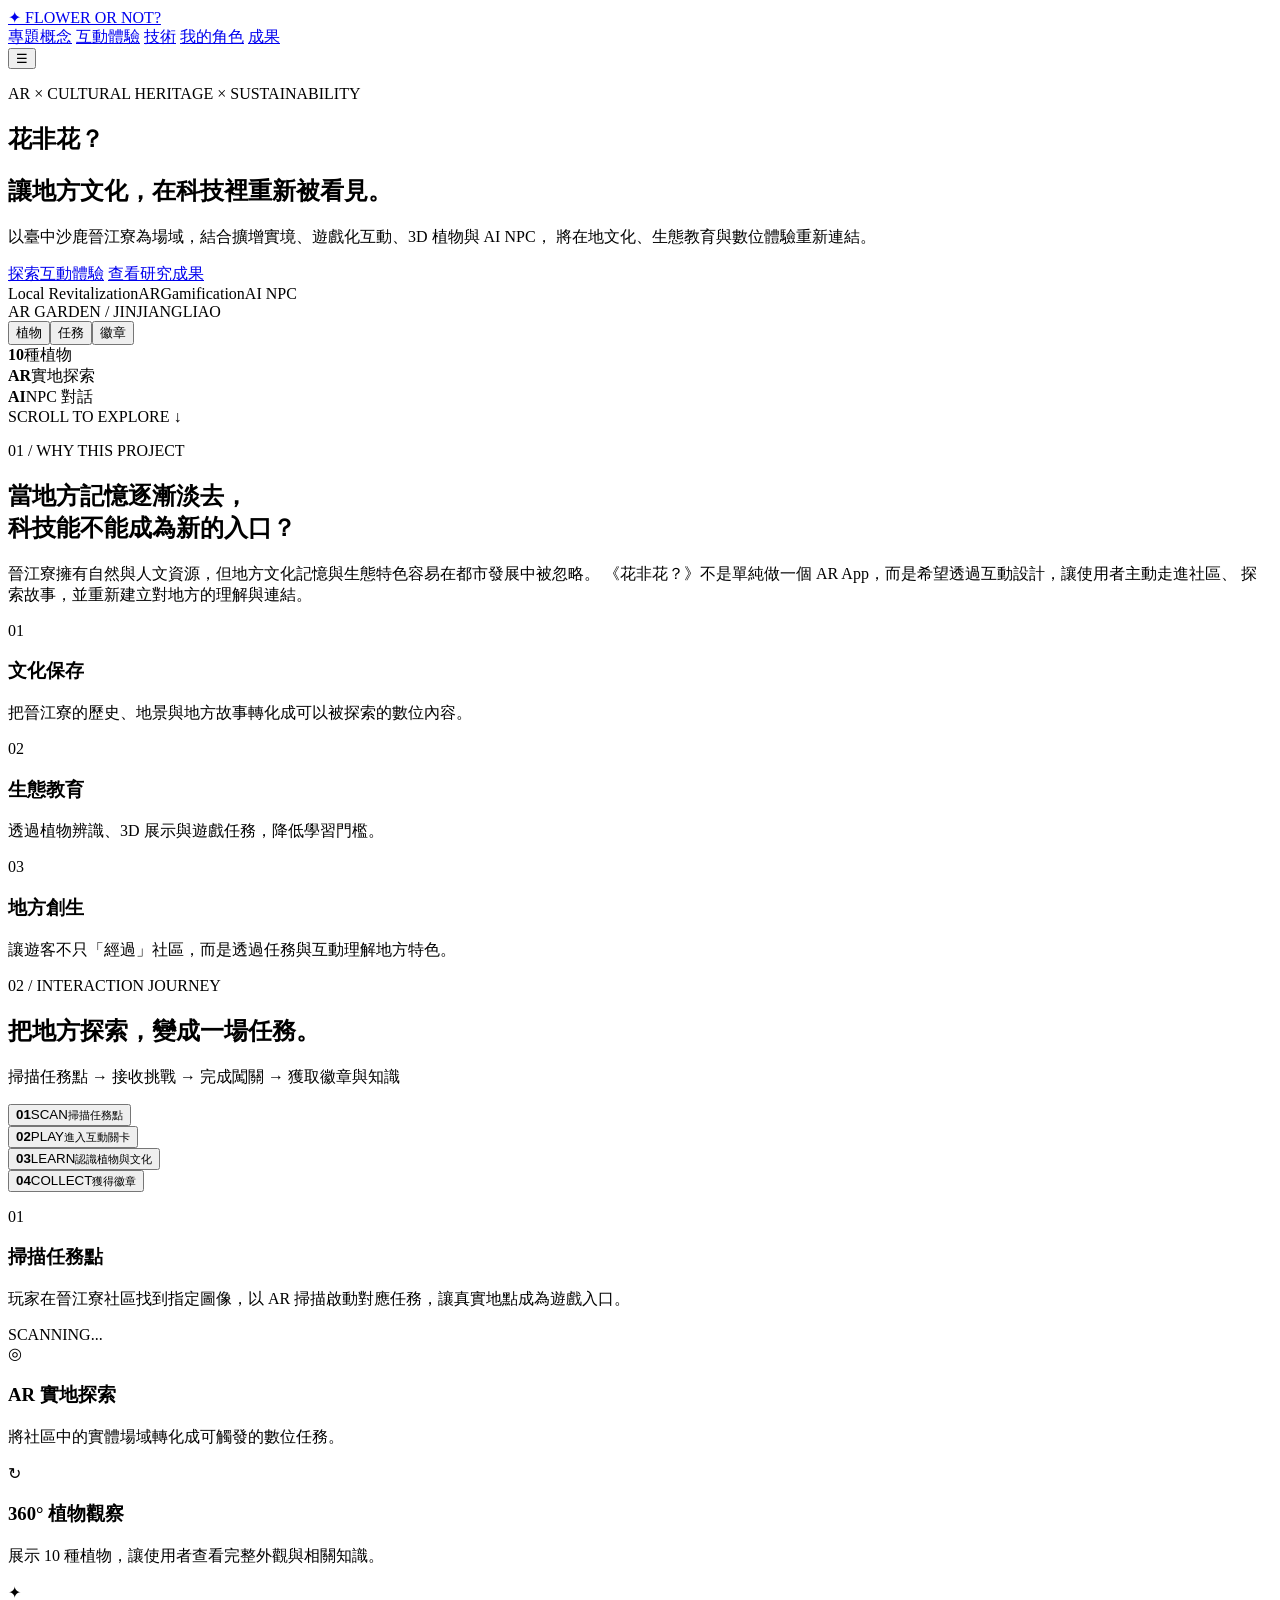
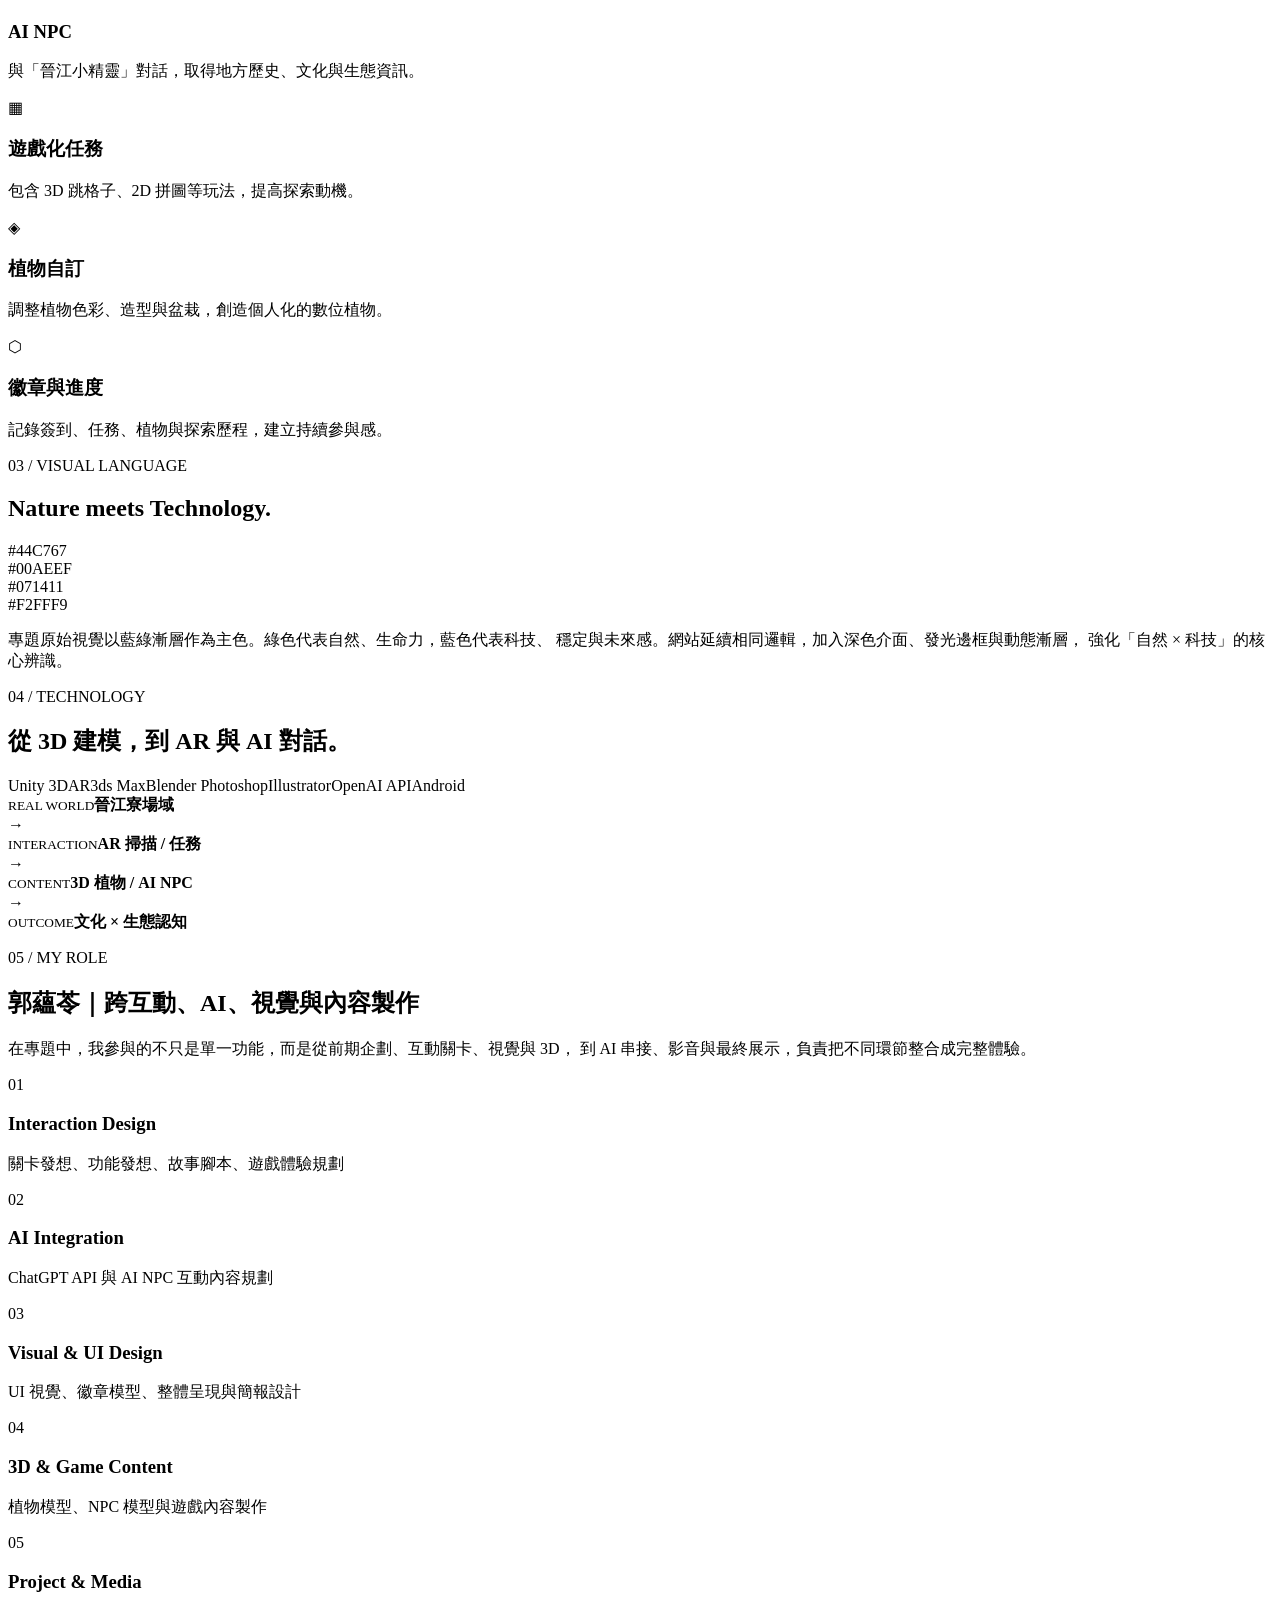
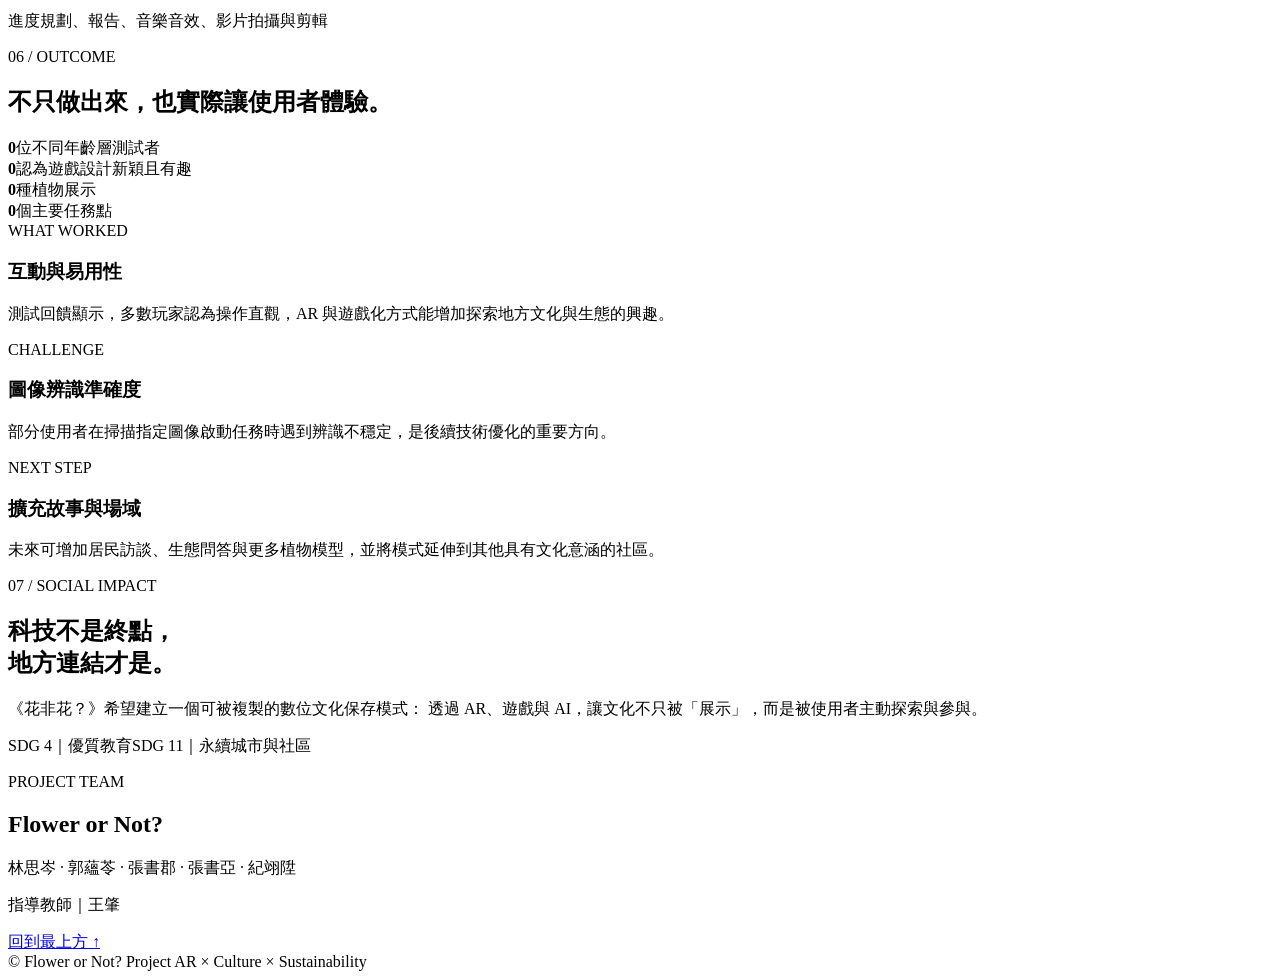
==== index.html @ 05478fbf "feat: build Flower or Not project portfolio" ====
<!DOCTYPE html>
<html lang="zh-Hant">
<head>
  <meta charset="UTF-8" />
  <meta name="viewport" content="width=device-width, initial-scale=1.0" />
  <meta name="description" content="花非花？—以 AR、遊戲化與 AI NPC 連結晉江寮地方文化、生態教育與永續。" />
  <title>花非花？｜Flower or Not?</title>
  <link rel="preconnect" href="https://fonts.googleapis.com">
  <link rel="preconnect" href="https://fonts.gstatic.com" crossorigin>
  <link href="https://fonts.googleapis.com/css2?family=Noto+Sans+TC:wght@400;500;700;900&family=Space+Grotesk:wght@500;600;700&display=swap" rel="stylesheet">
  <link rel="stylesheet" href="style.css" />
</head>
<body>
  <div class="cursor-glow" id="cursorGlow"></div>

  <header class="nav">
    <a class="brand" href="#top">
      <span class="brand-mark">✦</span>
      <span>FLOWER OR NOT?</span>
    </a>
    <nav>
      <a href="#about">專題概念</a>
      <a href="#experience">互動體驗</a>
      <a href="#technology">技術</a>
      <a href="#role">我的角色</a>
      <a href="#outcome">成果</a>
    </nav>
    <button class="menu-btn" id="menuBtn" aria-label="開啟選單">☰</button>
  </header>

  <main id="top">
    <section class="hero section">
      <div class="hero-grid">
        <div class="hero-copy reveal">
          <p class="eyebrow">AR × CULTURAL HERITAGE × SUSTAINABILITY</p>
          <h1>花非花？</h1>
          <h2>讓地方文化，在科技裡重新被看見。</h2>
          <p class="hero-text">
            以臺中沙鹿晉江寮為場域，結合擴增實境、遊戲化互動、3D 植物與 AI NPC，
            將在地文化、生態教育與數位體驗重新連結。
          </p>
          <div class="hero-actions">
            <a class="btn primary" href="#experience">探索互動體驗</a>
            <a class="btn ghost" href="#outcome">查看研究成果</a>
          </div>
          <div class="hero-tags">
            <span>Local Revitalization</span><span>AR</span><span>Gamification</span><span>AI NPC</span>
          </div>
        </div>

        <div class="hero-visual reveal">
          <div class="orb orb-a"></div>
          <div class="orb orb-b"></div>
          <div class="phone">
            <div class="phone-top"></div>
            <div class="phone-screen">
              <div class="ar-label">AR GARDEN / JINJIANGLIAO</div>
              <div class="island">
                <div class="plant">
                  <span class="leaf l1"></span>
                  <span class="leaf l2"></span>
                  <span class="leaf l3"></span>
                  <span class="leaf l4"></span>
                  <span class="stem"></span>
                </div>
              </div>
              <div class="scan-line"></div>
              <div class="phone-ui">
                <button>植物</button><button>任務</button><button>徽章</button>
              </div>
            </div>
          </div>
          <div class="float-card card-1"><b>10</b><span>種植物</span></div>
          <div class="float-card card-2"><b>AR</b><span>實地探索</span></div>
          <div class="float-card card-3"><b>AI</b><span>NPC 對話</span></div>
        </div>
      </div>
      <div class="scroll-hint">SCROLL TO EXPLORE ↓</div>
    </section>

    <section class="section intro" id="about">
      <div class="section-head reveal">
        <p class="eyebrow">01 / WHY THIS PROJECT</p>
        <h2>當地方記憶逐漸淡去，<br>科技能不能成為新的入口？</h2>
      </div>
      <div class="intro-grid">
        <div class="large-copy reveal">
          <p>
            晉江寮擁有自然與人文資源，但地方文化記憶與生態特色容易在都市發展中被忽略。
            《花非花？》不是單純做一個 AR App，而是希望透過互動設計，讓使用者主動走進社區、
            探索故事，並重新建立對地方的理解與連結。
          </p>
        </div>
        <div class="value-cards">
          <article class="value-card reveal">
            <span>01</span><h3>文化保存</h3><p>把晉江寮的歷史、地景與地方故事轉化成可以被探索的數位內容。</p>
          </article>
          <article class="value-card reveal">
            <span>02</span><h3>生態教育</h3><p>透過植物辨識、3D 展示與遊戲任務，降低學習門檻。</p>
          </article>
          <article class="value-card reveal">
            <span>03</span><h3>地方創生</h3><p>讓遊客不只「經過」社區，而是透過任務與互動理解地方特色。</p>
          </article>
        </div>
      </div>
    </section>

    <section class="section experience" id="experience">
      <div class="section-head reveal">
        <p class="eyebrow">02 / INTERACTION JOURNEY</p>
        <h2>把地方探索，變成一場任務。</h2>
        <p>掃描任務點 → 接收挑戰 → 完成闖關 → 獲取徽章與知識</p>
      </div>

      <div class="journey">
        <button class="journey-step active reveal" data-step="0"><b>01</b><span>SCAN</span><small>掃描任務點</small></button>
        <div class="line"></div>
        <button class="journey-step reveal" data-step="1"><b>02</b><span>PLAY</span><small>進入互動關卡</small></button>
        <div class="line"></div>
        <button class="journey-step reveal" data-step="2"><b>03</b><span>LEARN</span><small>認識植物與文化</small></button>
        <div class="line"></div>
        <button class="journey-step reveal" data-step="3"><b>04</b><span>COLLECT</span><small>獲得徽章</small></button>
      </div>

      <div class="journey-panel reveal">
        <div>
          <p class="panel-no" id="panelNo">01</p>
          <h3 id="panelTitle">掃描任務點</h3>
          <p id="panelText">玩家在晉江寮社區找到指定圖像，以 AR 掃描啟動對應任務，讓真實地點成為遊戲入口。</p>
        </div>
        <div class="mini-phone" id="miniPhone">
          <div class="scan-box"><i></i><i></i><i></i><i></i><span>SCANNING...</span></div>
        </div>
      </div>

      <div class="feature-grid">
        <article class="feature reveal"><div class="feature-icon">◎</div><h3>AR 實地探索</h3><p>將社區中的實體場域轉化成可觸發的數位任務。</p></article>
        <article class="feature reveal"><div class="feature-icon">↻</div><h3>360° 植物觀察</h3><p>展示 10 種植物，讓使用者查看完整外觀與相關知識。</p></article>
        <article class="feature reveal"><div class="feature-icon">✦</div><h3>AI NPC</h3><p>與「晉江小精靈」對話，取得地方歷史、文化與生態資訊。</p></article>
        <article class="feature reveal"><div class="feature-icon">▦</div><h3>遊戲化任務</h3><p>包含 3D 跳格子、2D 拼圖等玩法，提高探索動機。</p></article>
        <article class="feature reveal"><div class="feature-icon">◈</div><h3>植物自訂</h3><p>調整植物色彩、造型與盆栽，創造個人化的數位植物。</p></article>
        <article class="feature reveal"><div class="feature-icon">⬡</div><h3>徽章與進度</h3><p>記錄簽到、任務、植物與探索歷程，建立持續參與感。</p></article>
      </div>
    </section>

    <section class="section visual-system">
      <div class="section-head reveal">
        <p class="eyebrow">03 / VISUAL LANGUAGE</p>
        <h2>Nature meets Technology.</h2>
      </div>
      <div class="visual-grid">
        <div class="palette-card reveal">
          <div class="swatch green"><span>#44C767</span></div>
          <div class="swatch cyan"><span>#00AEEF</span></div>
          <div class="swatch dark"><span>#071411</span></div>
          <div class="swatch light"><span>#F2FFF9</span></div>
        </div>
        <div class="visual-copy reveal">
          <p>
            專題原始視覺以藍綠漸層作為主色。綠色代表自然、生命力，藍色代表科技、
            穩定與未來感。網站延續相同邏輯，加入深色介面、發光邊框與動態漸層，
            強化「自然 × 科技」的核心辨識。
          </p>
        </div>
      </div>
    </section>

    <section class="section tech" id="technology">
      <div class="section-head reveal">
        <p class="eyebrow">04 / TECHNOLOGY</p>
        <h2>從 3D 建模，到 AR 與 AI 對話。</h2>
      </div>
      <div class="tech-cloud reveal">
        <span>Unity 3D</span><span>AR</span><span>3ds Max</span><span>Blender</span>
        <span>Photoshop</span><span>Illustrator</span><span>OpenAI API</span><span>Android</span>
      </div>
      <div class="architecture reveal">
        <div class="arch-node"><small>REAL WORLD</small><strong>晉江寮場域</strong></div>
        <div class="arch-arrow">→</div>
        <div class="arch-node highlight"><small>INTERACTION</small><strong>AR 掃描 / 任務</strong></div>
        <div class="arch-arrow">→</div>
        <div class="arch-node"><small>CONTENT</small><strong>3D 植物 / AI NPC</strong></div>
        <div class="arch-arrow">→</div>
        <div class="arch-node"><small>OUTCOME</small><strong>文化 × 生態認知</strong></div>
      </div>
    </section>

    <section class="section role" id="role">
      <div class="section-head reveal">
        <p class="eyebrow">05 / MY ROLE</p>
        <h2>郭蘊苓｜跨互動、AI、視覺與內容製作</h2>
      </div>
      <div class="role-layout">
        <div class="role-intro reveal">
          <p>
            在專題中，我參與的不只是單一功能，而是從前期企劃、互動關卡、視覺與 3D，
            到 AI 串接、影音與最終展示，負責把不同環節整合成完整體驗。
          </p>
        </div>
        <div class="role-list">
          <article class="role-item reveal"><span>01</span><div><h3>Interaction Design</h3><p>關卡發想、功能發想、故事腳本、遊戲體驗規劃</p></div></article>
          <article class="role-item reveal"><span>02</span><div><h3>AI Integration</h3><p>ChatGPT API 與 AI NPC 互動內容規劃</p></div></article>
          <article class="role-item reveal"><span>03</span><div><h3>Visual & UI Design</h3><p>UI 視覺、徽章模型、整體呈現與簡報設計</p></div></article>
          <article class="role-item reveal"><span>04</span><div><h3>3D & Game Content</h3><p>植物模型、NPC 模型與遊戲內容製作</p></div></article>
          <article class="role-item reveal"><span>05</span><div><h3>Project & Media</h3><p>進度規劃、報告、音樂音效、影片拍攝與剪輯</p></div></article>
        </div>
      </div>
    </section>

    <section class="section outcome" id="outcome">
      <div class="section-head reveal">
        <p class="eyebrow">06 / OUTCOME</p>
        <h2>不只做出來，也實際讓使用者體驗。</h2>
      </div>
      <div class="stats">
        <article class="stat reveal"><strong data-count="56">0</strong><span>位不同年齡層測試者</span></article>
        <article class="stat reveal"><strong data-count="88" data-suffix="%+">0</strong><span>認為遊戲設計新穎且有趣</span></article>
        <article class="stat reveal"><strong data-count="10">0</strong><span>種植物展示</span></article>
        <article class="stat reveal"><strong data-count="4">0</strong><span>個主要任務點</span></article>
      </div>

      <div class="finding-grid">
        <article class="finding reveal"><span>WHAT WORKED</span><h3>互動與易用性</h3><p>測試回饋顯示，多數玩家認為操作直觀，AR 與遊戲化方式能增加探索地方文化與生態的興趣。</p></article>
        <article class="finding warn reveal"><span>CHALLENGE</span><h3>圖像辨識準確度</h3><p>部分使用者在掃描指定圖像啟動任務時遇到辨識不穩定，是後續技術優化的重要方向。</p></article>
        <article class="finding reveal"><span>NEXT STEP</span><h3>擴充故事與場域</h3><p>未來可增加居民訪談、生態問答與更多植物模型，並將模式延伸到其他具有文化意涵的社區。</p></article>
      </div>
    </section>

    <section class="section impact">
      <div class="impact-card reveal">
        <div>
          <p class="eyebrow">07 / SOCIAL IMPACT</p>
          <h2>科技不是終點，<br>地方連結才是。</h2>
        </div>
        <div class="impact-copy">
          <p>
            《花非花？》希望建立一個可被複製的數位文化保存模式：
            透過 AR、遊戲與 AI，讓文化不只被「展示」，而是被使用者主動探索與參與。
          </p>
          <div class="sdgs"><span>SDG 4｜優質教育</span><span>SDG 11｜永續城市與社區</span></div>
        </div>
      </div>
    </section>

    <section class="section credits">
      <p class="eyebrow reveal">PROJECT TEAM</p>
      <h2 class="reveal">Flower or Not?</h2>
      <p class="team reveal">林思岑 · 郭蘊苓 · 張書郡 · 張書亞 · 紀翊陞</p>
      <p class="advisor reveal">指導教師｜王肇</p>
      <a class="btn primary reveal" href="#top">回到最上方 ↑</a>
    </section>
  </main>

  <footer>
    <span>© Flower or Not? Project</span>
    <span>AR × Culture × Sustainability</span>
  </footer>

  <script src="script.js"></script>
</body>
</html>
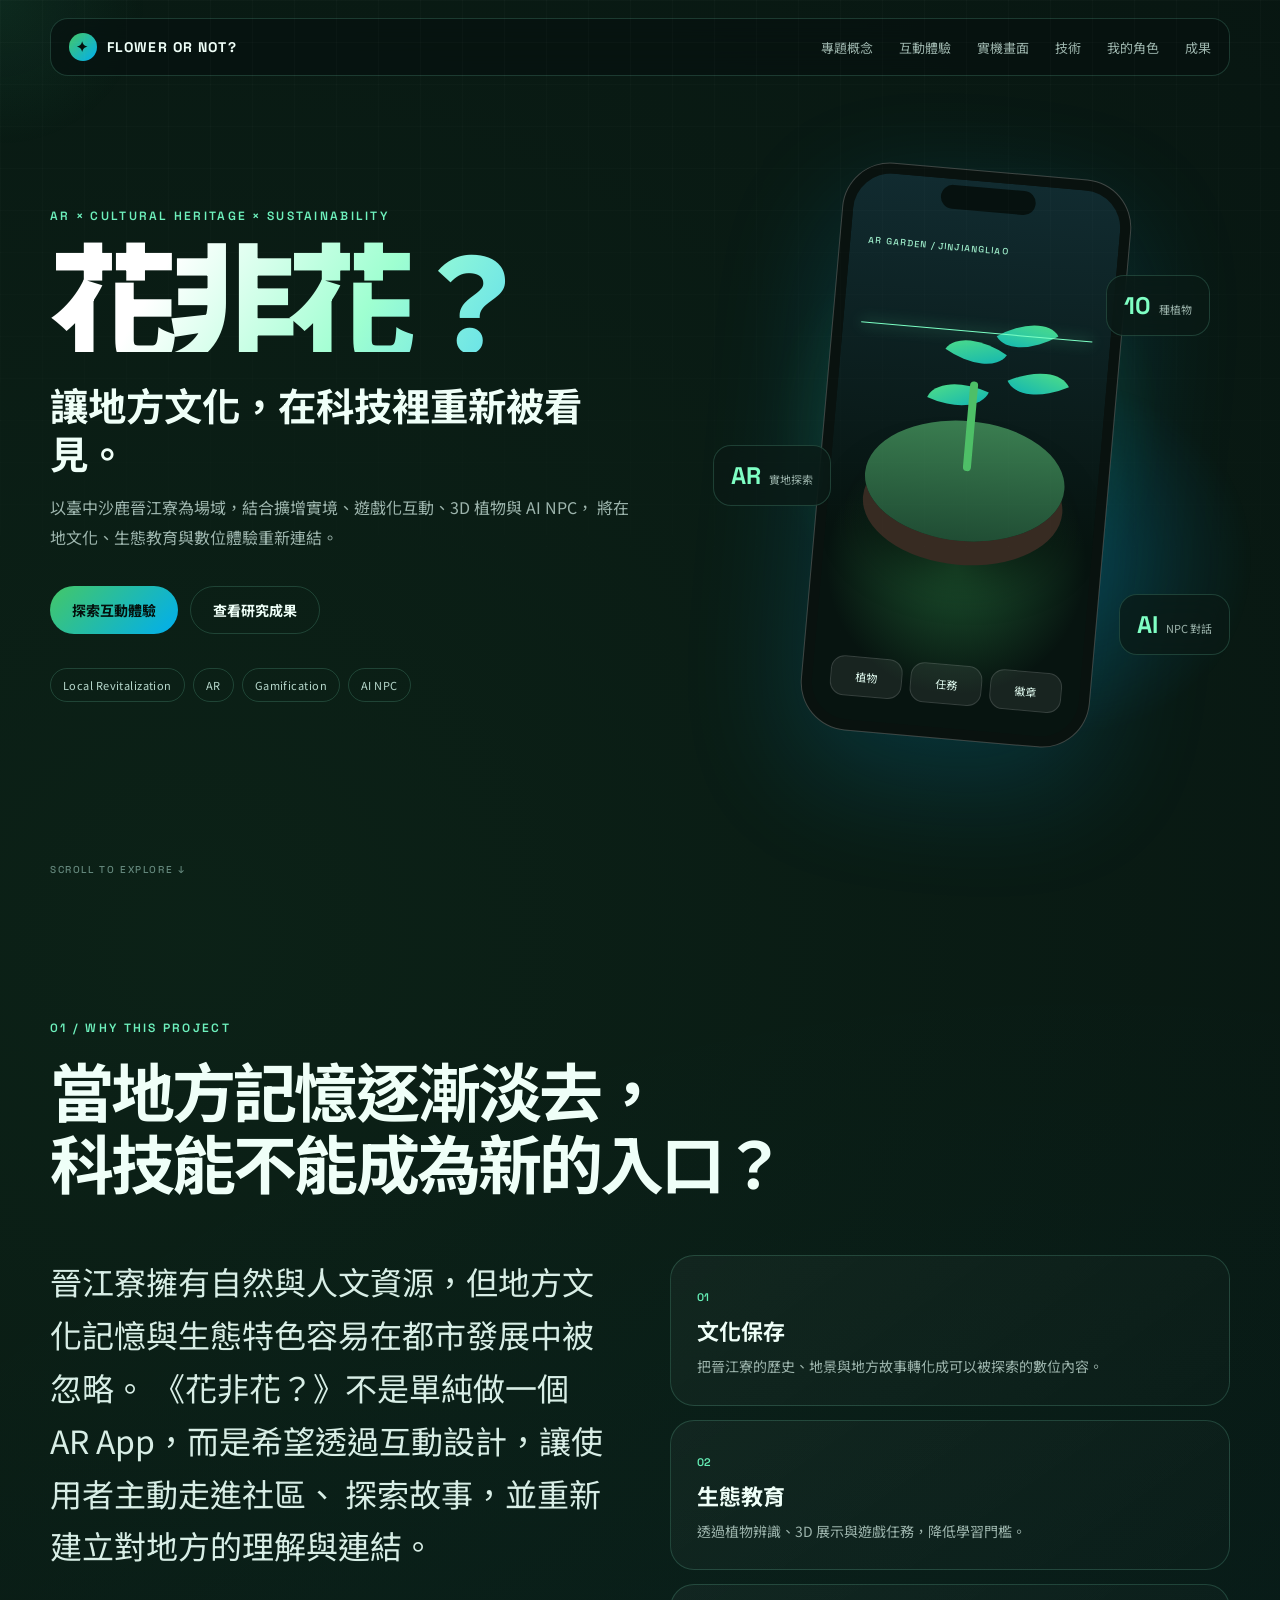
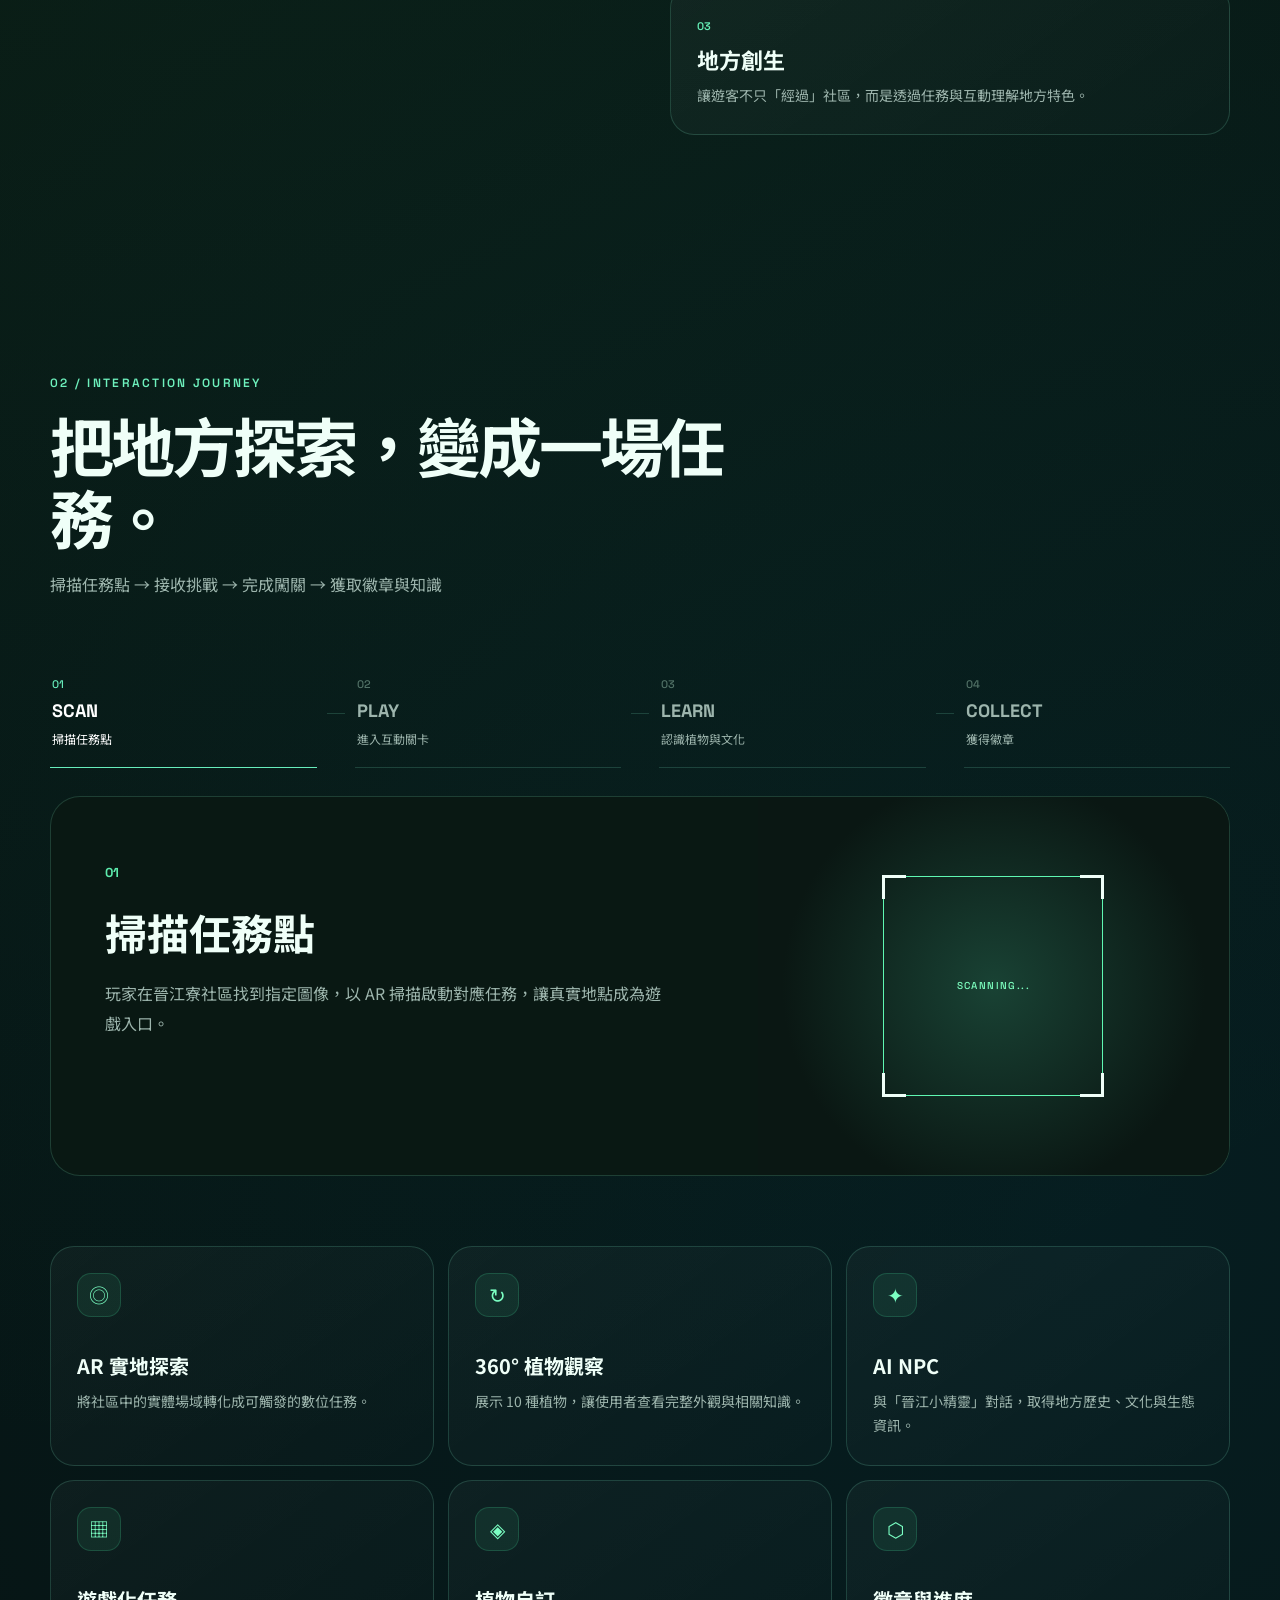
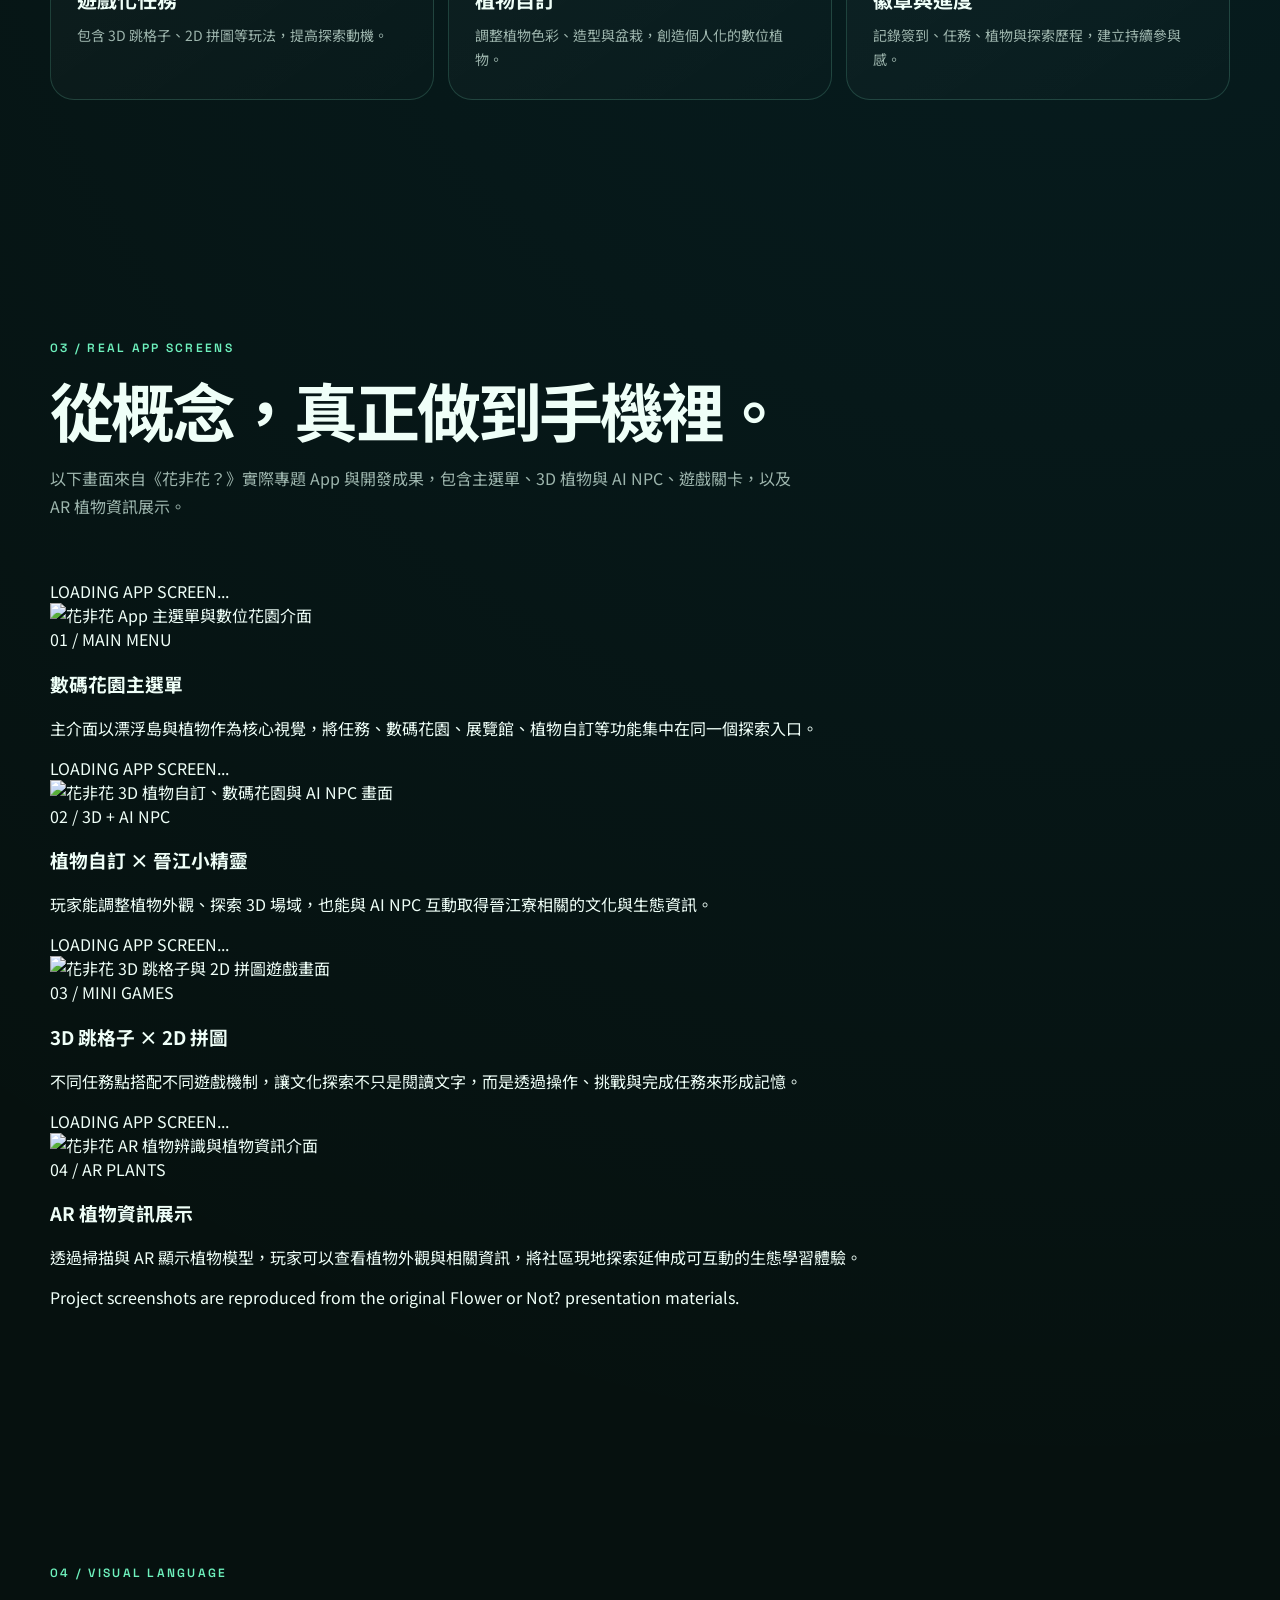
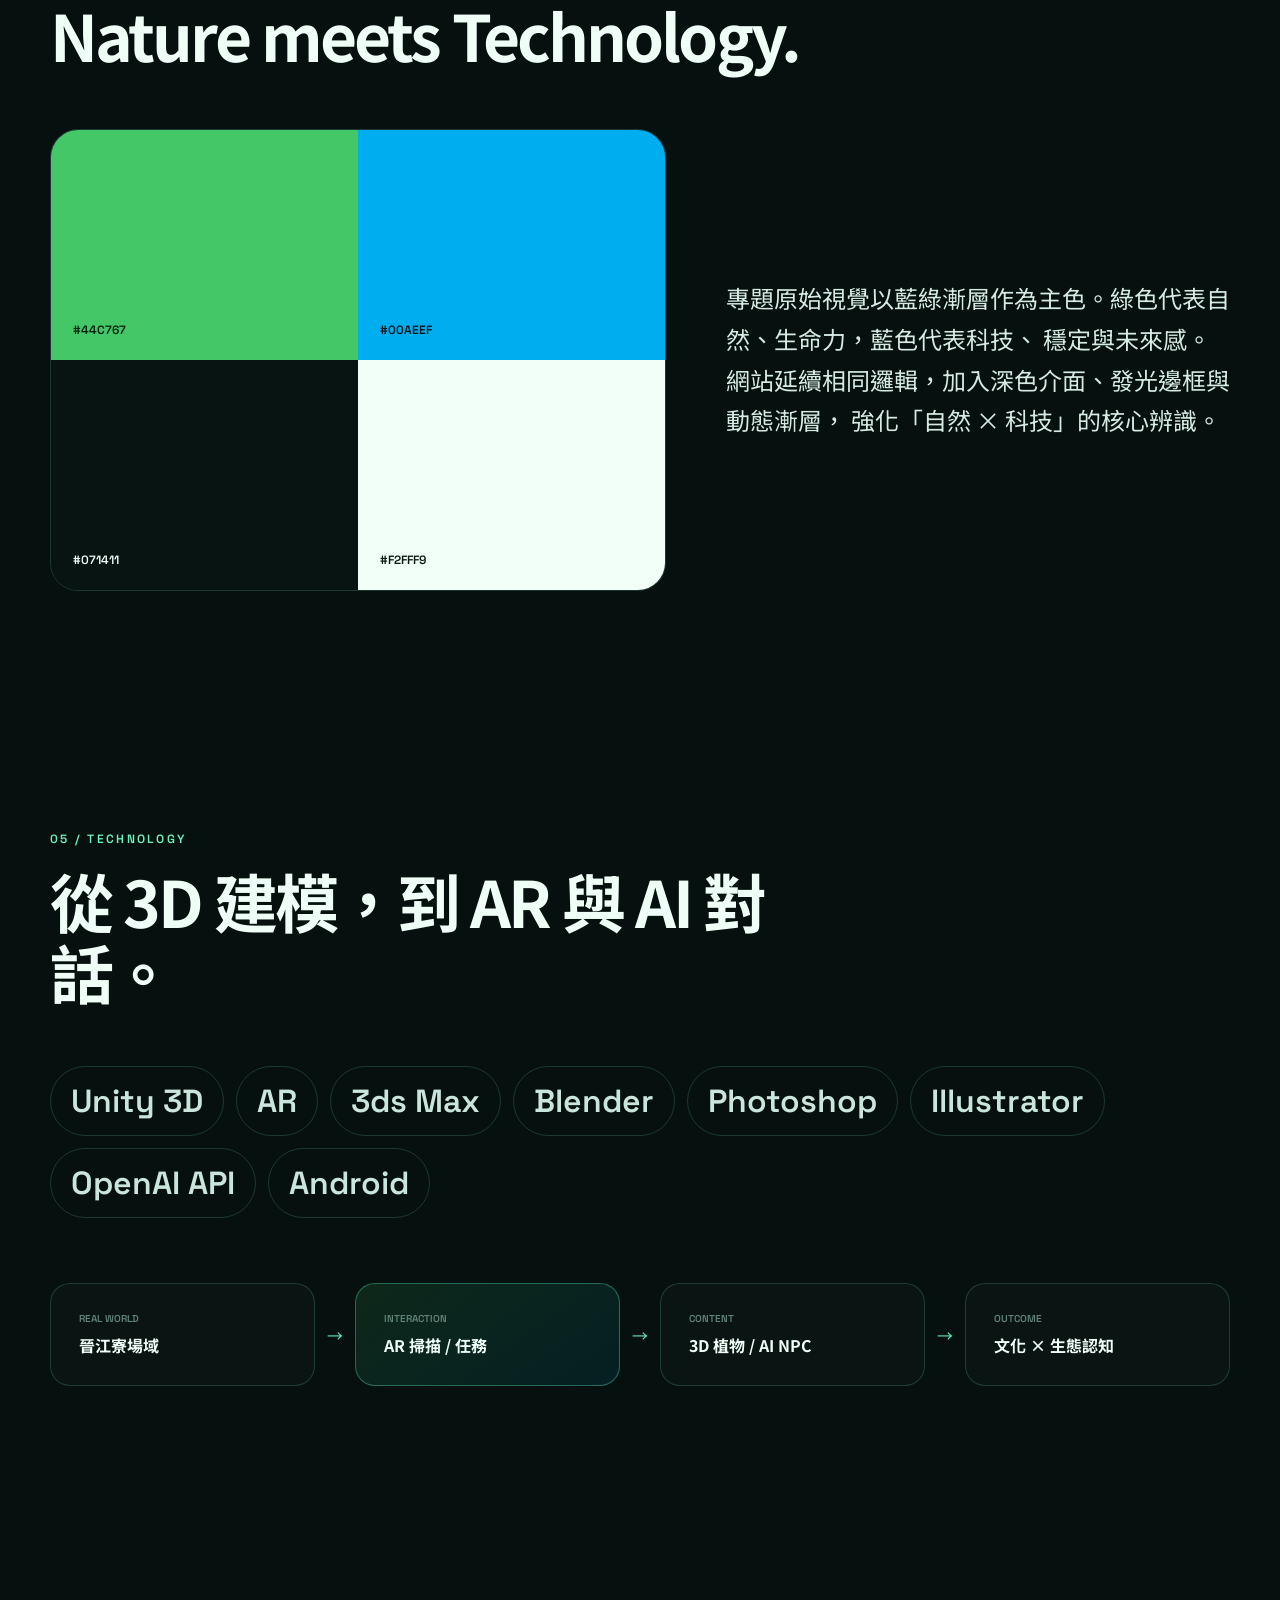
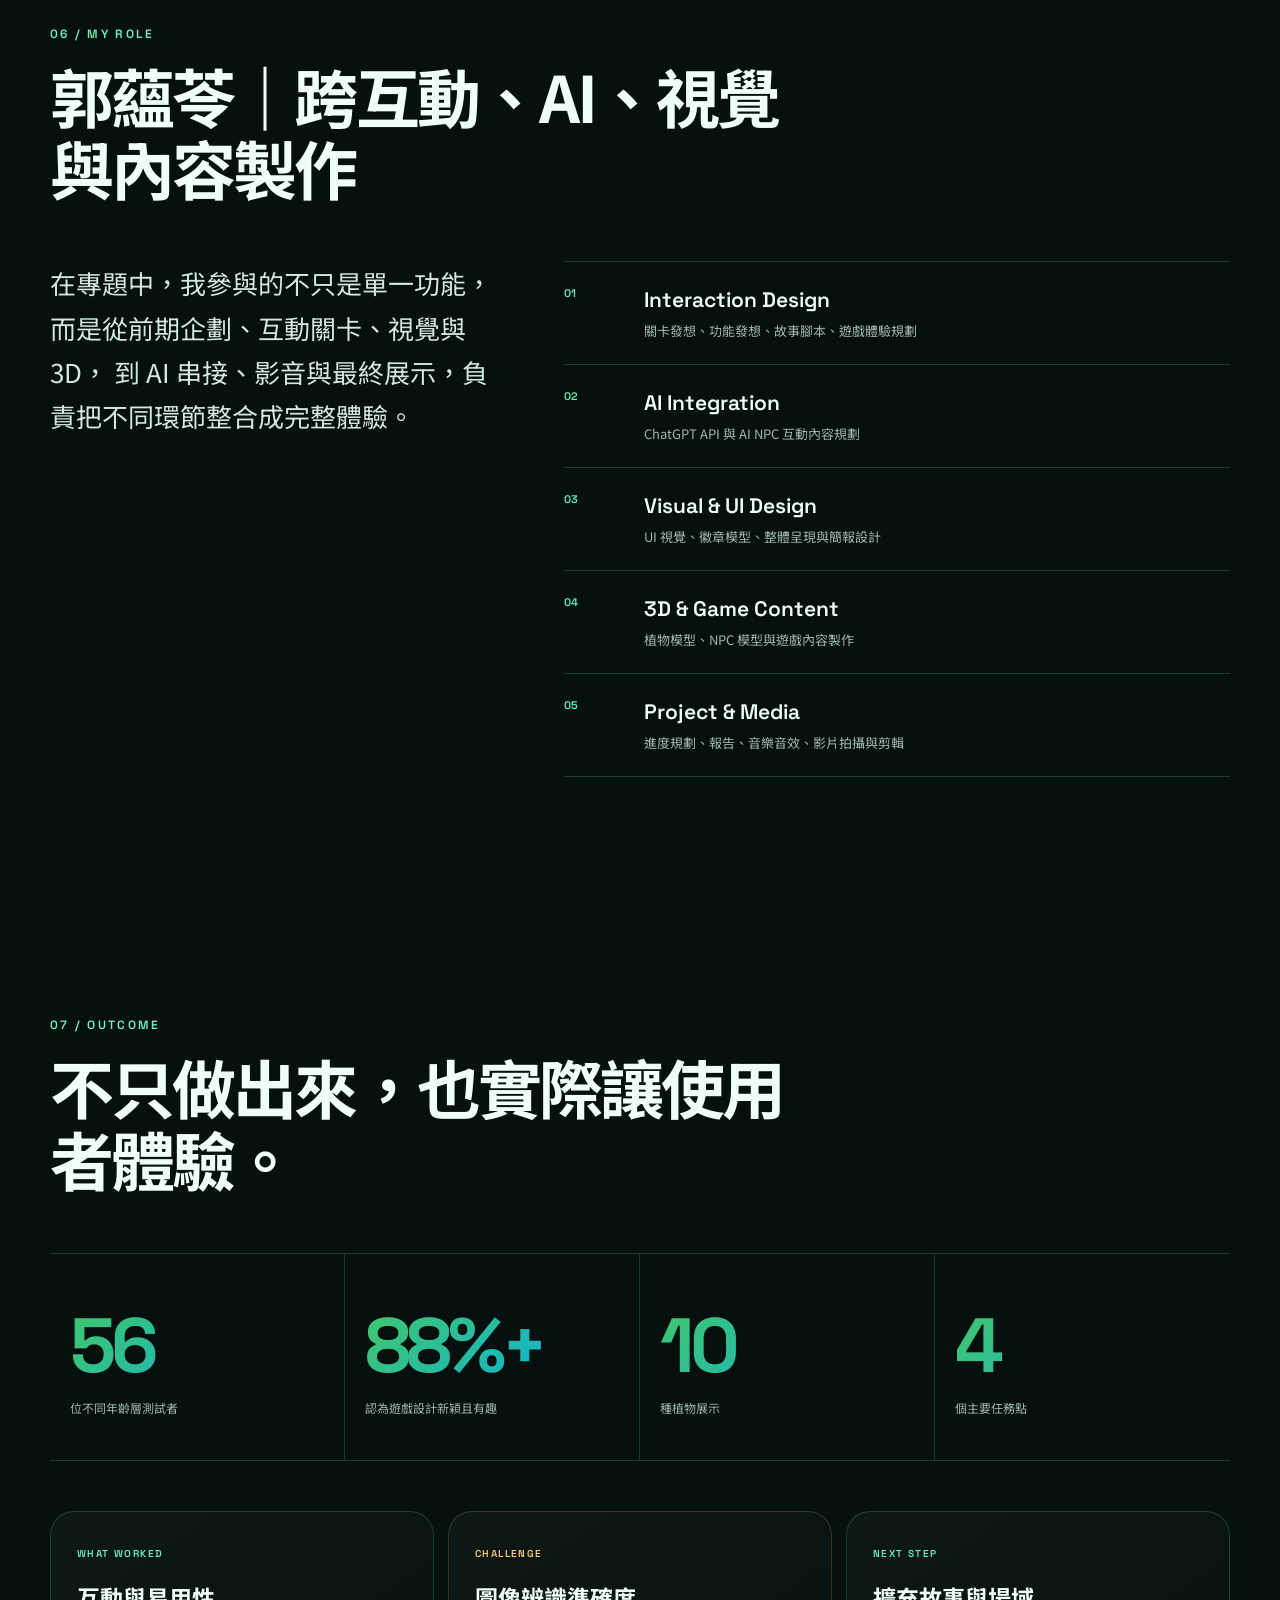
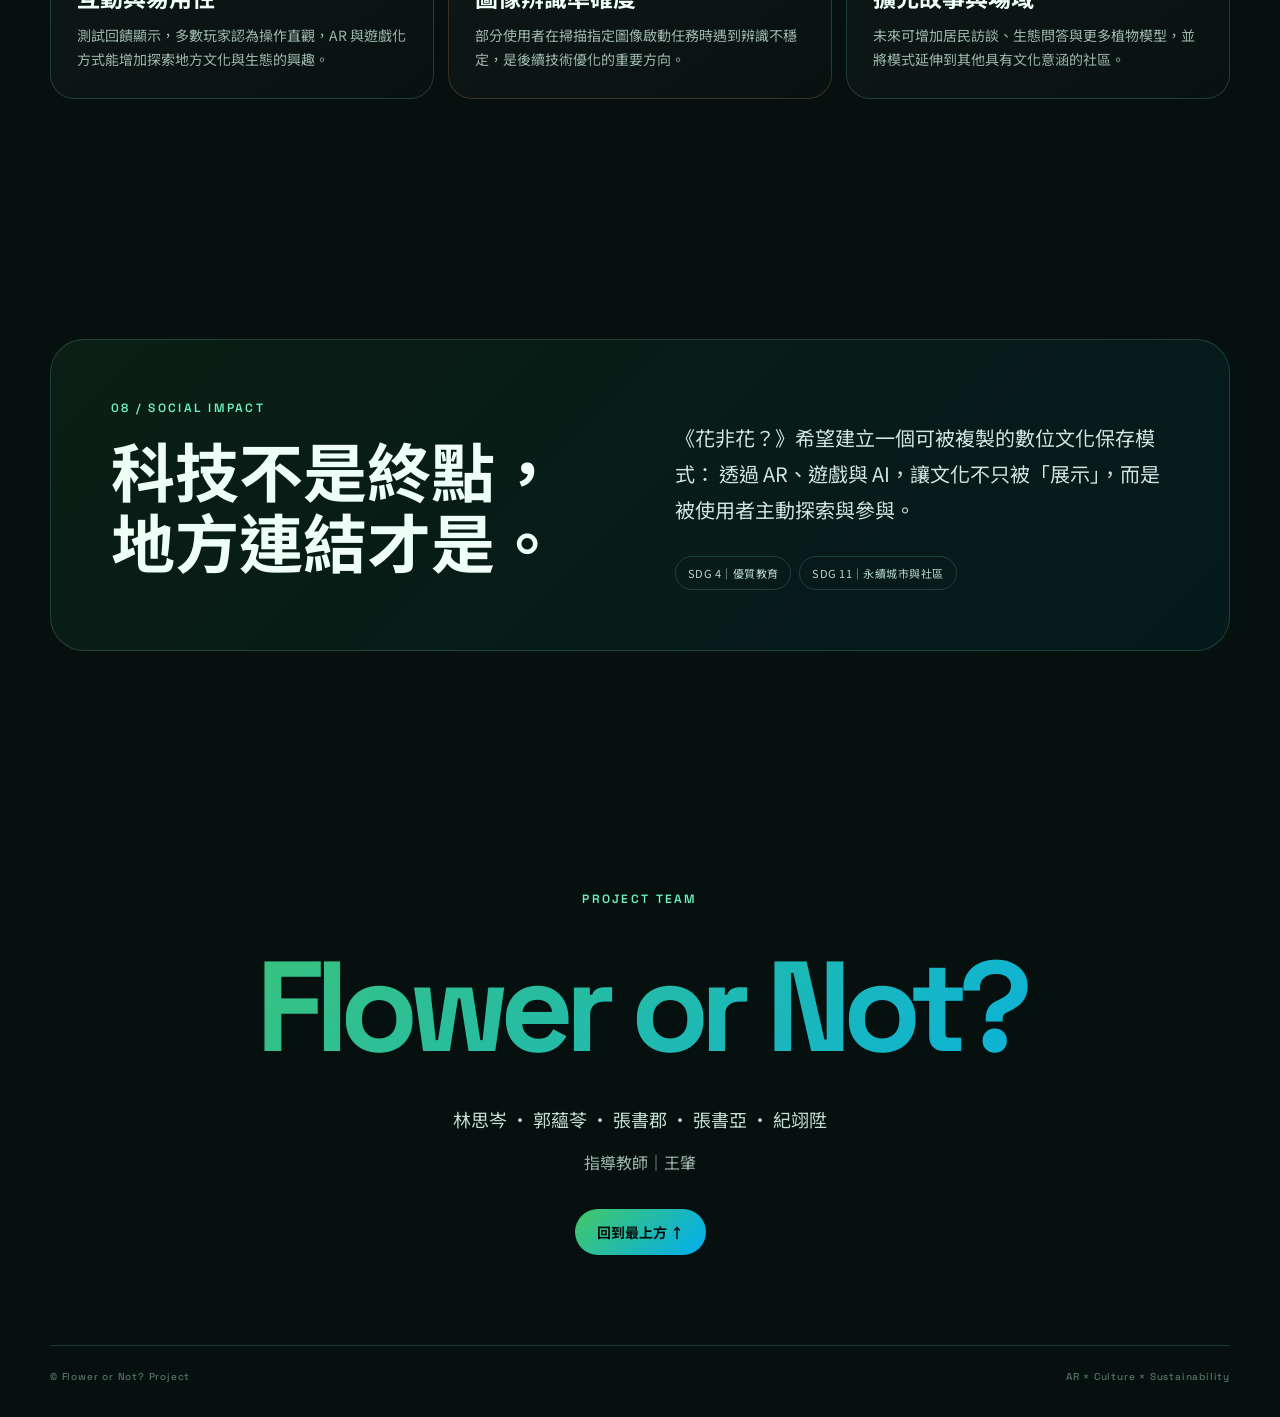
==== commit 64d89f55: "feat: add real app screenshots showcase" ====
--- a/index.html
+++ b/index.html
@@ -21,6 +21,7 @@
     <nav>
       <a href="#about">專題概念</a>
       <a href="#experience">互動體驗</a>
+      <a href="#screens">實機畫面</a>
       <a href="#technology">技術</a>
       <a href="#role">我的角色</a>
       <a href="#outcome">成果</a>
@@ -143,9 +144,70 @@
       </div>
     </section>
 
+
+    <section class="section real-screens" id="screens">
+      <div class="section-head reveal">
+        <p class="eyebrow">03 / REAL APP SCREENS</p>
+        <h2>從概念，真正做到手機裡。</h2>
+        <p>以下畫面來自《花非花？》實際專題 App 與開發成果，包含主選單、3D 植物與 AI NPC、遊戲關卡，以及 AR 植物資訊展示。</p>
+      </div>
+
+      <div class="screen-showcase">
+        <article class="screen-card screen-wide reveal">
+          <div class="screen-media">
+            <div class="screen-loading">LOADING APP SCREEN...</div>
+            <img class="real-shot" data-b64="assets/app-menu.b64" alt="花非花 App 主選單與數位花園介面">
+          </div>
+          <div class="screen-copy">
+            <span>01 / MAIN MENU</span>
+            <h3>數碼花園主選單</h3>
+            <p>主介面以漂浮島與植物作為核心視覺，將任務、數碼花園、展覽館、植物自訂等功能集中在同一個探索入口。</p>
+          </div>
+        </article>
+
+        <article class="screen-card reveal">
+          <div class="screen-media">
+            <div class="screen-loading">LOADING APP SCREEN...</div>
+            <img class="real-shot" data-b64="assets/app-model-npc.b64" alt="花非花 3D 植物自訂、數碼花園與 AI NPC 畫面">
+          </div>
+          <div class="screen-copy">
+            <span>02 / 3D + AI NPC</span>
+            <h3>植物自訂 × 晉江小精靈</h3>
+            <p>玩家能調整植物外觀、探索 3D 場域，也能與 AI NPC 互動取得晉江寮相關的文化與生態資訊。</p>
+          </div>
+        </article>
+
+        <article class="screen-card reveal">
+          <div class="screen-media">
+            <div class="screen-loading">LOADING APP SCREEN...</div>
+            <img class="real-shot" data-b64="assets/app-games.b64" alt="花非花 3D 跳格子與 2D 拼圖遊戲畫面">
+          </div>
+          <div class="screen-copy">
+            <span>03 / MINI GAMES</span>
+            <h3>3D 跳格子 × 2D 拼圖</h3>
+            <p>不同任務點搭配不同遊戲機制，讓文化探索不只是閱讀文字，而是透過操作、挑戰與完成任務來形成記憶。</p>
+          </div>
+        </article>
+
+        <article class="screen-card screen-wide reveal">
+          <div class="screen-media">
+            <div class="screen-loading">LOADING APP SCREEN...</div>
+            <img class="real-shot" data-b64="assets/app-plants.b64" alt="花非花 AR 植物辨識與植物資訊介面">
+          </div>
+          <div class="screen-copy">
+            <span>04 / AR PLANTS</span>
+            <h3>AR 植物資訊展示</h3>
+            <p>透過掃描與 AR 顯示植物模型，玩家可以查看植物外觀與相關資訊，將社區現地探索延伸成可互動的生態學習體驗。</p>
+          </div>
+        </article>
+      </div>
+
+      <p class="screen-note reveal">Project screenshots are reproduced from the original Flower or Not? presentation materials.</p>
+    </section>
+
     <section class="section visual-system">
       <div class="section-head reveal">
-        <p class="eyebrow">03 / VISUAL LANGUAGE</p>
+        <p class="eyebrow">04 / VISUAL LANGUAGE</p>
         <h2>Nature meets Technology.</h2>
       </div>
       <div class="visual-grid">
@@ -167,7 +229,7 @@
 
     <section class="section tech" id="technology">
       <div class="section-head reveal">
-        <p class="eyebrow">04 / TECHNOLOGY</p>
+        <p class="eyebrow">05 / TECHNOLOGY</p>
         <h2>從 3D 建模，到 AR 與 AI 對話。</h2>
       </div>
       <div class="tech-cloud reveal">
@@ -187,7 +249,7 @@
 
     <section class="section role" id="role">
       <div class="section-head reveal">
-        <p class="eyebrow">05 / MY ROLE</p>
+        <p class="eyebrow">06 / MY ROLE</p>
         <h2>郭蘊苓｜跨互動、AI、視覺與內容製作</h2>
       </div>
       <div class="role-layout">
@@ -209,7 +271,7 @@
 
     <section class="section outcome" id="outcome">
       <div class="section-head reveal">
-        <p class="eyebrow">06 / OUTCOME</p>
+        <p class="eyebrow">07 / OUTCOME</p>
         <h2>不只做出來，也實際讓使用者體驗。</h2>
       </div>
       <div class="stats">
@@ -229,7 +291,7 @@
     <section class="section impact">
       <div class="impact-card reveal">
         <div>
-          <p class="eyebrow">07 / SOCIAL IMPACT</p>
+          <p class="eyebrow">08 / SOCIAL IMPACT</p>
           <h2>科技不是終點，<br>地方連結才是。</h2>
         </div>
         <div class="impact-copy">
--- a/style.css
+++ b/style.css
@@ -0,0 +1,163 @@
+:root{
+  --green:#44C767;
+  --cyan:#00AEEF;
+  --ink:#06110f;
+  --panel:#0b1916;
+  --panel2:#10231e;
+  --text:#effff8;
+  --muted:#9db5ad;
+  --line:rgba(139,255,215,.17);
+  --grad:linear-gradient(135deg,var(--green),var(--cyan));
+}
+*{box-sizing:border-box}
+html{scroll-behavior:smooth}
+body{
+  margin:0;
+  font-family:"Noto Sans TC",sans-serif;
+  background:
+    radial-gradient(circle at 15% 10%,rgba(68,199,103,.09),transparent 25%),
+    radial-gradient(circle at 85% 30%,rgba(0,174,239,.08),transparent 28%),
+    var(--ink);
+  color:var(--text);
+  overflow-x:hidden;
+}
+body::before{
+  content:"";position:fixed;inset:0;pointer-events:none;z-index:100;
+  background-image:linear-gradient(rgba(255,255,255,.018) 1px,transparent 1px),linear-gradient(90deg,rgba(255,255,255,.018) 1px,transparent 1px);
+  background-size:42px 42px;
+  mask-image:linear-gradient(to bottom,black,transparent 85%);
+}
+a{color:inherit;text-decoration:none}
+button{font:inherit}
+.nav{
+  position:fixed;top:18px;left:50%;transform:translateX(-50%);z-index:50;
+  width:min(1180px,calc(100% - 32px));
+  display:flex;align-items:center;justify-content:space-between;
+  padding:14px 18px;
+  border:1px solid var(--line);border-radius:18px;
+  background:rgba(6,17,15,.68);backdrop-filter:blur(18px);
+}
+.brand{display:flex;gap:10px;align-items:center;font:700 14px "Space Grotesk";letter-spacing:.08em}
+.brand-mark{width:28px;height:28px;border-radius:50%;display:grid;place-items:center;background:var(--grad);color:#04100d}
+.nav nav{display:flex;gap:26px;font-size:13px;color:var(--muted)}
+.nav nav a:hover{color:#fff}
+.menu-btn{display:none;background:none;border:0;color:#fff;font-size:22px}
+.section{width:min(1180px,calc(100% - 40px));margin:auto;padding:120px 0}
+.hero{min-height:100vh;display:grid;align-content:center;padding-top:130px;position:relative}
+.hero-grid{display:grid;grid-template-columns:1.05fr .95fr;gap:70px;align-items:center}
+.eyebrow{font:600 12px "Space Grotesk";letter-spacing:.19em;color:#6ef1bd;margin:0 0 18px}
+.hero h1{font:900 clamp(76px,10vw,144px)/.86 "Noto Sans TC";margin:0;letter-spacing:-.07em;
+  background:linear-gradient(120deg,#fff 20%,#9fffd1 55%,#37c8ff);-webkit-background-clip:text;color:transparent}
+.hero h2{font-size:clamp(24px,3vw,40px);line-height:1.25;margin:28px 0 16px}
+.hero-text{max-width:660px;color:var(--muted);line-height:1.9;font-size:16px}
+.hero-actions{display:flex;gap:12px;margin:34px 0}
+.btn{display:inline-flex;align-items:center;justify-content:center;padding:13px 22px;border-radius:999px;border:1px solid var(--line);font-weight:700;font-size:14px;transition:.25s}
+.btn.primary{background:var(--grad);color:#04100d;border:0}
+.btn:hover{transform:translateY(-2px);box-shadow:0 8px 30px rgba(0,174,239,.12)}
+.hero-tags{display:flex;gap:8px;flex-wrap:wrap}
+.hero-tags span,.sdgs span{border:1px solid var(--line);border-radius:999px;padding:8px 12px;color:#b7d8cc;font-size:11px;letter-spacing:.04em}
+.hero-visual{height:620px;position:relative;display:grid;place-items:center}
+.phone{
+  width:290px;height:570px;border:1px solid rgba(255,255,255,.22);border-radius:48px;padding:10px;background:#09120f;
+  box-shadow:0 40px 120px rgba(0,174,239,.18);position:relative;z-index:4;transform:rotate(5deg)
+}
+.phone-top{position:absolute;width:95px;height:24px;top:16px;left:50%;transform:translateX(-50%);background:#06110f;border-radius:20px;z-index:6}
+.phone-screen{
+  overflow:hidden;position:relative;width:100%;height:100%;border-radius:38px;
+  background:radial-gradient(circle at 50% 70%,rgba(68,199,103,.35),transparent 32%),linear-gradient(180deg,#112b30,#071410 65%)
+}
+.ar-label{position:absolute;top:62px;left:18px;font:500 9px "Space Grotesk";letter-spacing:.13em;color:#9feecb}
+.island{width:200px;height:120px;background:linear-gradient(#3a7d50,#204d34);border-radius:50%;position:absolute;left:35px;top:240px;box-shadow:0 24px 0 #372b22,0 40px 40px rgba(0,0,0,.4)}
+.plant{position:absolute;left:50%;bottom:70px;transform:translateX(-50%);width:100px;height:150px}
+.stem{position:absolute;width:8px;height:90px;background:#4ebf67;left:47px;bottom:0;border-radius:8px}
+.leaf{position:absolute;width:54px;height:30px;background:linear-gradient(135deg,#60e87c,#00aabf);border-radius:100% 0 100% 0;transform-origin:bottom right}
+.l1{left:2px;top:68px;transform:rotate(20deg)} .l2{right:2px;top:53px;transform:scaleX(-1) rotate(28deg)}
+.l3{left:12px;top:27px;transform:rotate(30deg)} .l4{right:14px;top:8px;transform:scaleX(-1) rotate(34deg)}
+.scan-line{height:1px;position:absolute;left:18px;right:18px;top:150px;background:#7cffc4;box-shadow:0 0 14px #5effb4;animation:scan 3s infinite ease-in-out}
+.phone-ui{position:absolute;bottom:24px;left:18px;right:18px;display:flex;gap:8px}
+.phone-ui button{flex:1;border:1px solid rgba(255,255,255,.13);background:rgba(255,255,255,.07);color:#dff9ee;padding:11px 4px;border-radius:14px;font-size:11px}
+.orb{position:absolute;border-radius:50%;filter:blur(2px)}
+.orb-a{width:420px;height:420px;background:radial-gradient(circle,rgba(68,199,103,.2),transparent 68%);top:70px}
+.orb-b{width:370px;height:370px;background:radial-gradient(circle,rgba(0,174,239,.18),transparent 68%);bottom:20px;right:-30px}
+.float-card{position:absolute;z-index:8;background:rgba(11,25,22,.72);backdrop-filter:blur(14px);border:1px solid var(--line);border-radius:18px;padding:14px 17px;display:flex;align-items:baseline;gap:8px}
+.float-card b{font:700 24px "Space Grotesk";color:#7fffc4}.float-card span{font-size:11px;color:var(--muted)}
+.card-1{top:130px;right:20px}.card-2{left:10px;top:300px}.card-3{right:0;bottom:110px}
+.scroll-hint{position:absolute;bottom:24px;font:500 10px "Space Grotesk";letter-spacing:.16em;color:#64877c}
+.section-head{max-width:760px;margin-bottom:58px}
+.section-head h2{font-size:clamp(36px,5vw,68px);letter-spacing:-.045em;line-height:1.12;margin:0 0 18px}
+.section-head>p:last-child{color:var(--muted);line-height:1.8}
+.intro-grid{display:grid;grid-template-columns:1fr 1fr;gap:60px}
+.large-copy p{font-size:clamp(22px,2.5vw,34px);line-height:1.65;margin:0;color:#d8eee6}
+.value-cards{display:grid;gap:14px}
+.value-card,.feature,.finding{border:1px solid var(--line);background:linear-gradient(145deg,rgba(255,255,255,.035),rgba(255,255,255,.012));border-radius:24px;padding:26px}
+.value-card span{font:600 11px "Space Grotesk";color:#65efb6}.value-card h3{font-size:22px;margin:8px 0}.value-card p,.feature p,.finding p{margin:0;color:var(--muted);line-height:1.75;font-size:14px}
+.journey{display:flex;align-items:center;gap:10px;margin:60px 0 28px}
+.journey-step{flex:1;text-align:left;background:transparent;color:var(--muted);border:0;border-bottom:1px solid var(--line);padding:18px 2px;cursor:pointer;transition:.25s}
+.journey-step b{display:block;font:500 11px "Space Grotesk";color:#527267}
+.journey-step span{display:block;font:700 18px "Space Grotesk";margin:8px 0 3px}
+.journey-step small{font-size:12px}
+.journey-step.active,.journey-step:hover{color:#fff;border-color:#67edbc}.journey-step.active b{color:#67edbc}
+.line{width:18px;height:1px;background:var(--line)}
+.journey-panel{display:grid;grid-template-columns:1.2fr .8fr;min-height:380px;border-radius:30px;border:1px solid var(--line);overflow:hidden;background:#091813;margin-bottom:70px}
+.journey-panel>div:first-child{padding:54px}
+.panel-no{font:700 13px "Space Grotesk";color:#5debad}
+.journey-panel h3{font-size:42px;margin:20px 0 14px}.journey-panel p:last-child{color:var(--muted);line-height:1.9;max-width:560px}
+.mini-phone{display:grid;place-items:center;background:radial-gradient(circle,#194234,#0a1713 70%)}
+.scan-box{width:220px;height:220px;border:1px solid #5ff7b2;position:relative;display:grid;place-items:center}
+.scan-box span{font:500 10px "Space Grotesk";letter-spacing:.14em;color:#7dffbf}
+.scan-box i{position:absolute;width:24px;height:24px;border-color:#fff}
+.scan-box i:nth-child(1){left:-2px;top:-2px;border-left:3px solid;border-top:3px solid}
+.scan-box i:nth-child(2){right:-2px;top:-2px;border-right:3px solid;border-top:3px solid}
+.scan-box i:nth-child(3){left:-2px;bottom:-2px;border-left:3px solid;border-bottom:3px solid}
+.scan-box i:nth-child(4){right:-2px;bottom:-2px;border-right:3px solid;border-bottom:3px solid}
+.feature-grid{display:grid;grid-template-columns:repeat(3,1fr);gap:14px}
+.feature{min-height:220px;transition:.25s}.feature:hover{transform:translateY(-5px);border-color:rgba(96,246,185,.45)}
+.feature-icon{width:44px;height:44px;border-radius:14px;background:rgba(75,238,168,.08);border:1px solid rgba(75,238,168,.18);display:grid;place-items:center;color:#7bffc3;font-size:20px}
+.feature h3{font-size:20px;margin:34px 0 9px}
+.visual-grid{display:grid;grid-template-columns:1.1fr .9fr;gap:60px;align-items:center}
+.palette-card{display:grid;grid-template-columns:1fr 1fr;border-radius:28px;overflow:hidden;border:1px solid var(--line)}
+.swatch{height:230px;padding:22px;display:flex;align-items:flex-end;font:600 12px "Space Grotesk"}
+.green{background:#44C767;color:#052110}.cyan{background:#00AEEF;color:#02151c}.dark{background:#071411}.light{background:#F2FFF9;color:#0b1713}
+.visual-copy{font-size:24px;line-height:1.7;color:#d5ebe2}
+.tech-cloud{display:flex;gap:12px;flex-wrap:wrap;margin-bottom:65px}
+.tech-cloud span{font:600 clamp(18px,2.5vw,34px) "Space Grotesk";border:1px solid var(--line);padding:14px 20px;border-radius:999px;color:#cae6dc}
+.architecture{display:grid;grid-template-columns:1fr auto 1fr auto 1fr auto 1fr;align-items:center;gap:12px}
+.arch-node{padding:28px;border:1px solid var(--line);border-radius:20px;background:rgba(255,255,255,.02)}
+.arch-node small{display:block;font:600 10px "Space Grotesk";color:#628378;margin-bottom:8px}.arch-node strong{font-size:16px}
+.arch-node.highlight{background:linear-gradient(145deg,rgba(68,199,103,.13),rgba(0,174,239,.09));border-color:rgba(85,239,186,.36)}
+.arch-arrow{color:#5eeeb4}
+.role-layout{display:grid;grid-template-columns:.8fr 1.2fr;gap:70px}
+.role-intro p{font-size:26px;line-height:1.7;color:#d2e7df;margin:0}
+.role-list{border-top:1px solid var(--line)}
+.role-item{display:grid;grid-template-columns:60px 1fr;gap:20px;border-bottom:1px solid var(--line);padding:24px 0}
+.role-item>span{font:600 11px "Space Grotesk";color:#68eeb8}.role-item h3{font:600 21px "Space Grotesk";margin:0 0 8px}.role-item p{margin:0;color:var(--muted);font-size:13px}
+.stats{display:grid;grid-template-columns:repeat(4,1fr);border-top:1px solid var(--line);border-bottom:1px solid var(--line);margin-bottom:50px}
+.stat{padding:42px 20px;border-right:1px solid var(--line)}.stat:last-child{border-right:0}
+.stat strong{display:block;font:700 clamp(48px,6vw,82px) "Space Grotesk";letter-spacing:-.06em;background:var(--grad);-webkit-background-clip:text;color:transparent}
+.stat span{font-size:12px;color:var(--muted)}
+.finding-grid{display:grid;grid-template-columns:repeat(3,1fr);gap:14px}
+.finding span{font:600 10px "Space Grotesk";letter-spacing:.14em;color:#66f1b9}.finding h3{font-size:23px;margin:18px 0 9px}
+.finding.warn span{color:#ffc76b}.finding.warn{border-color:rgba(255,196,93,.18)}
+.impact-card{border:1px solid var(--line);border-radius:34px;padding:60px;display:grid;grid-template-columns:1fr 1fr;gap:70px;background:linear-gradient(135deg,rgba(68,199,103,.08),rgba(0,174,239,.055))}
+.impact-card h2{font-size:clamp(42px,5vw,70px);line-height:1.12;margin:0}.impact-copy>p{font-size:20px;color:#cfe5dd;line-height:1.8}
+.sdgs{display:flex;gap:8px;flex-wrap:wrap;margin-top:28px}
+.credits{text-align:center;padding-bottom:90px}.credits h2{font:700 clamp(60px,10vw,130px) "Space Grotesk";letter-spacing:-.07em;margin:10px 0;background:var(--grad);-webkit-background-clip:text;color:transparent}
+.team{font-size:18px;color:#c5ded5}.advisor{color:var(--muted);margin-bottom:35px}
+footer{width:min(1180px,calc(100% - 40px));margin:auto;padding:24px 0 34px;border-top:1px solid var(--line);display:flex;justify-content:space-between;color:#527267;font:500 10px "Space Grotesk";letter-spacing:.08em}
+.cursor-glow{position:fixed;width:320px;height:320px;border-radius:50%;background:radial-gradient(circle,rgba(61,225,165,.08),transparent 65%);pointer-events:none;z-index:-1;transform:translate(-50%,-50%)}
+.reveal{opacity:0;transform:translateY(24px);transition:opacity .75s ease,transform .75s ease}.reveal.visible{opacity:1;transform:none}
+@keyframes scan{0%,100%{transform:translateY(0)}50%{transform:translateY(260px)}}
+@media(max-width:900px){
+  .nav nav{display:none}.nav.open nav{display:flex;position:absolute;top:68px;left:0;right:0;flex-direction:column;padding:20px;background:#091613;border:1px solid var(--line);border-radius:18px}
+  .menu-btn{display:block}.hero-grid,.intro-grid,.visual-grid,.role-layout,.impact-card{grid-template-columns:1fr}
+  .hero-visual{height:520px}.feature-grid{grid-template-columns:1fr 1fr}.stats{grid-template-columns:1fr 1fr}.finding-grid{grid-template-columns:1fr}
+  .architecture{grid-template-columns:1fr}.arch-arrow{transform:rotate(90deg);justify-self:center}.journey-panel{grid-template-columns:1fr}.mini-phone{min-height:320px}
+}
+@media(max-width:600px){
+  .section{width:min(100% - 28px,1180px);padding:88px 0}.hero{padding-top:120px}.hero h1{font-size:74px}
+  .hero-actions{flex-direction:column}.hero-visual{height:460px}.phone{width:220px;height:430px;border-radius:38px}.phone-screen{border-radius:30px}.island{width:155px;height:90px;left:23px;top:190px}
+  .plant{transform:translateX(-50%) scale(.8);bottom:50px}.scan-line{top:115px;animation:none}.float-card{padding:9px 12px}.card-1{right:0}.card-2{left:0;top:240px}.card-3{right:0;bottom:45px}
+  .journey{display:grid;grid-template-columns:1fr 1fr}.journey .line{display:none}.feature-grid{grid-template-columns:1fr}.journey-panel>div:first-child{padding:30px}.journey-panel h3{font-size:32px}
+  .palette-card{grid-template-columns:1fr 1fr}.swatch{height:150px}.visual-copy{font-size:19px}.stats{grid-template-columns:1fr}.stat{border-right:0;border-bottom:1px solid var(--line)}
+  .impact-card{padding:34px 24px}.credits h2{font-size:54px}footer{flex-direction:column;gap:10px}
+}
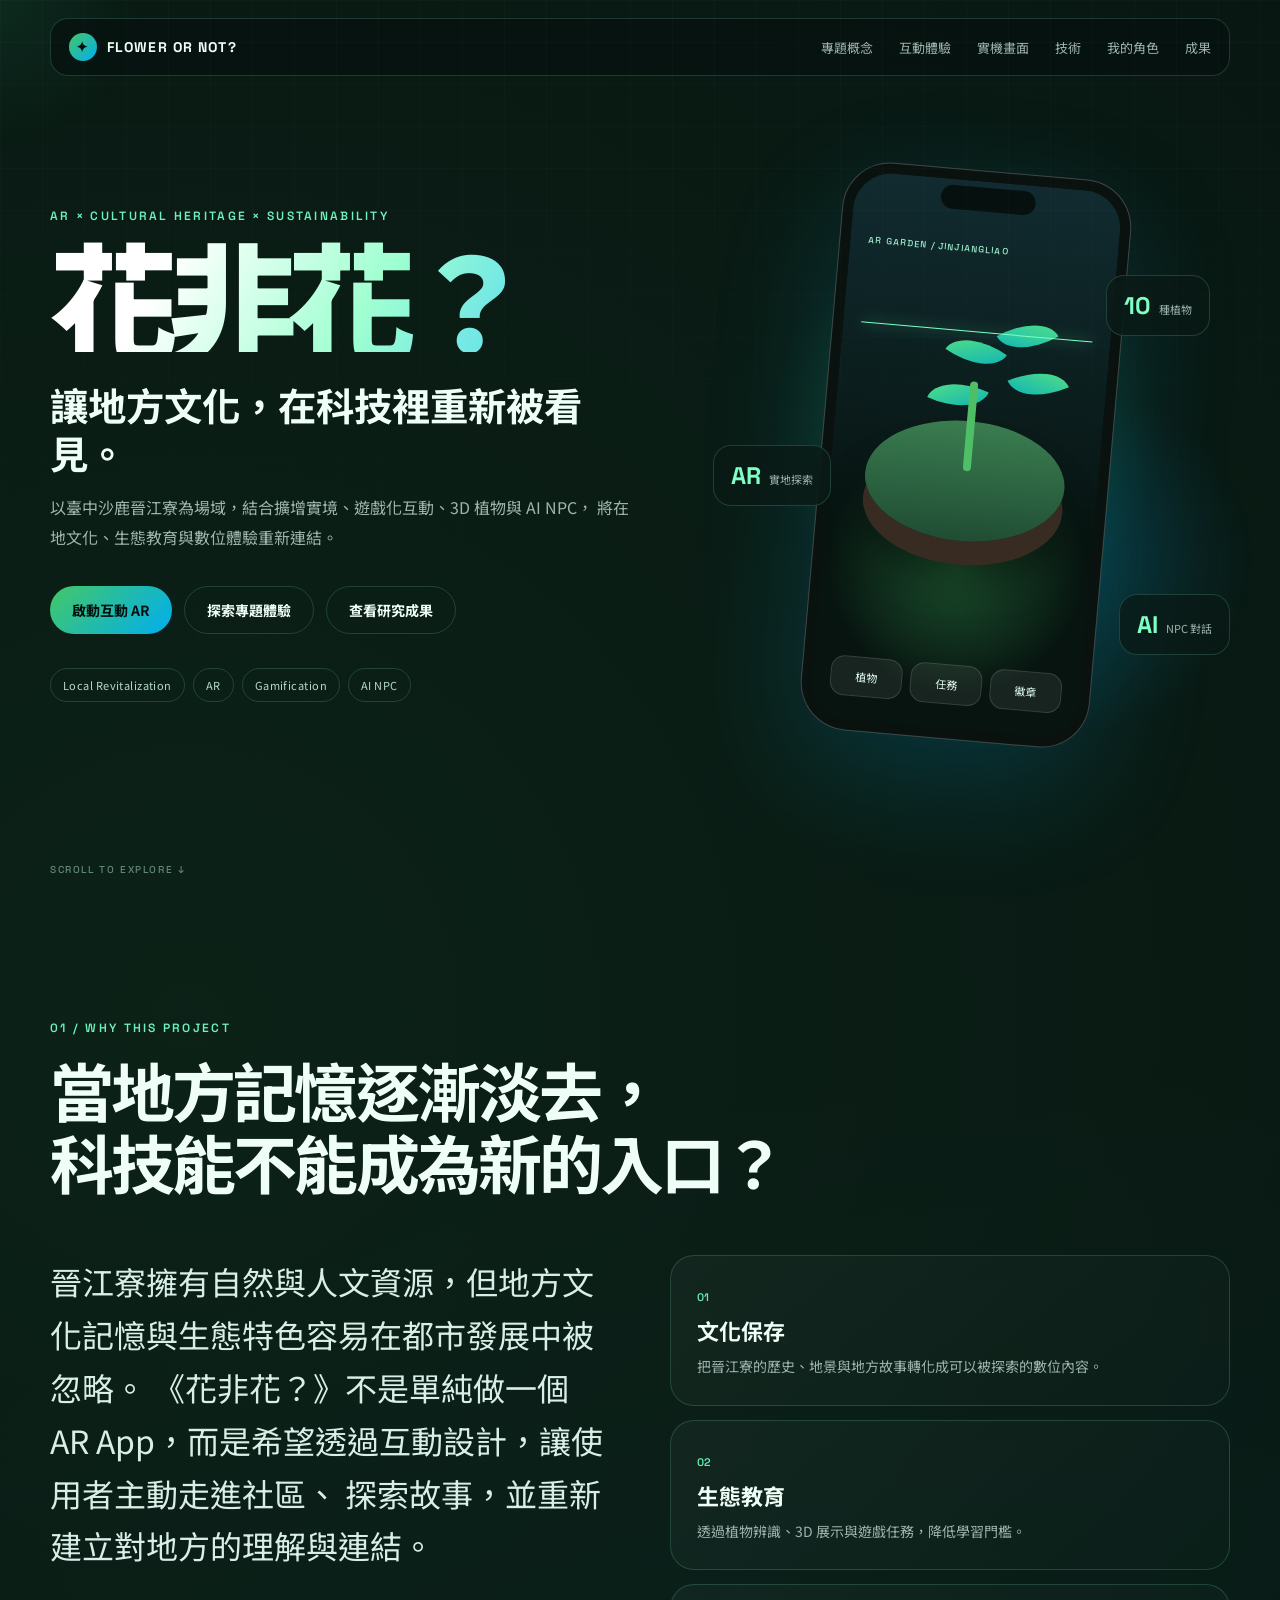
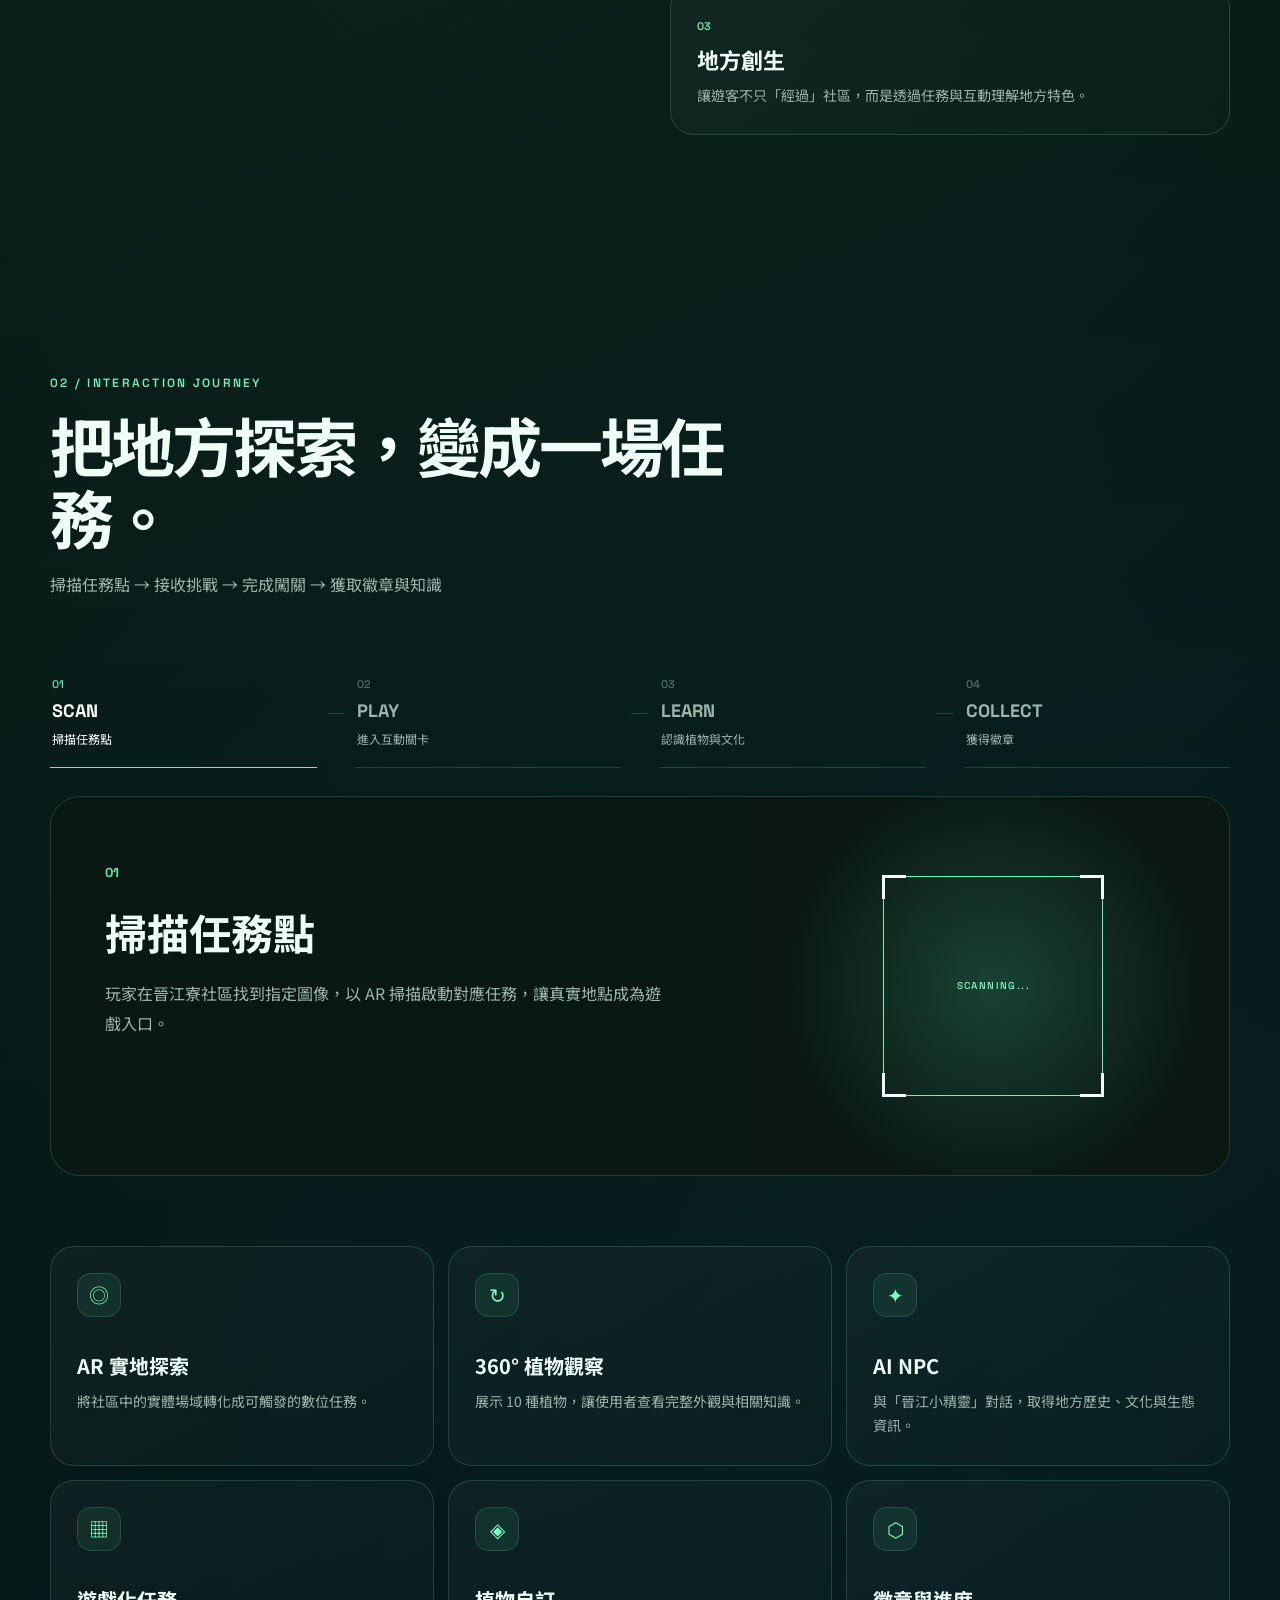
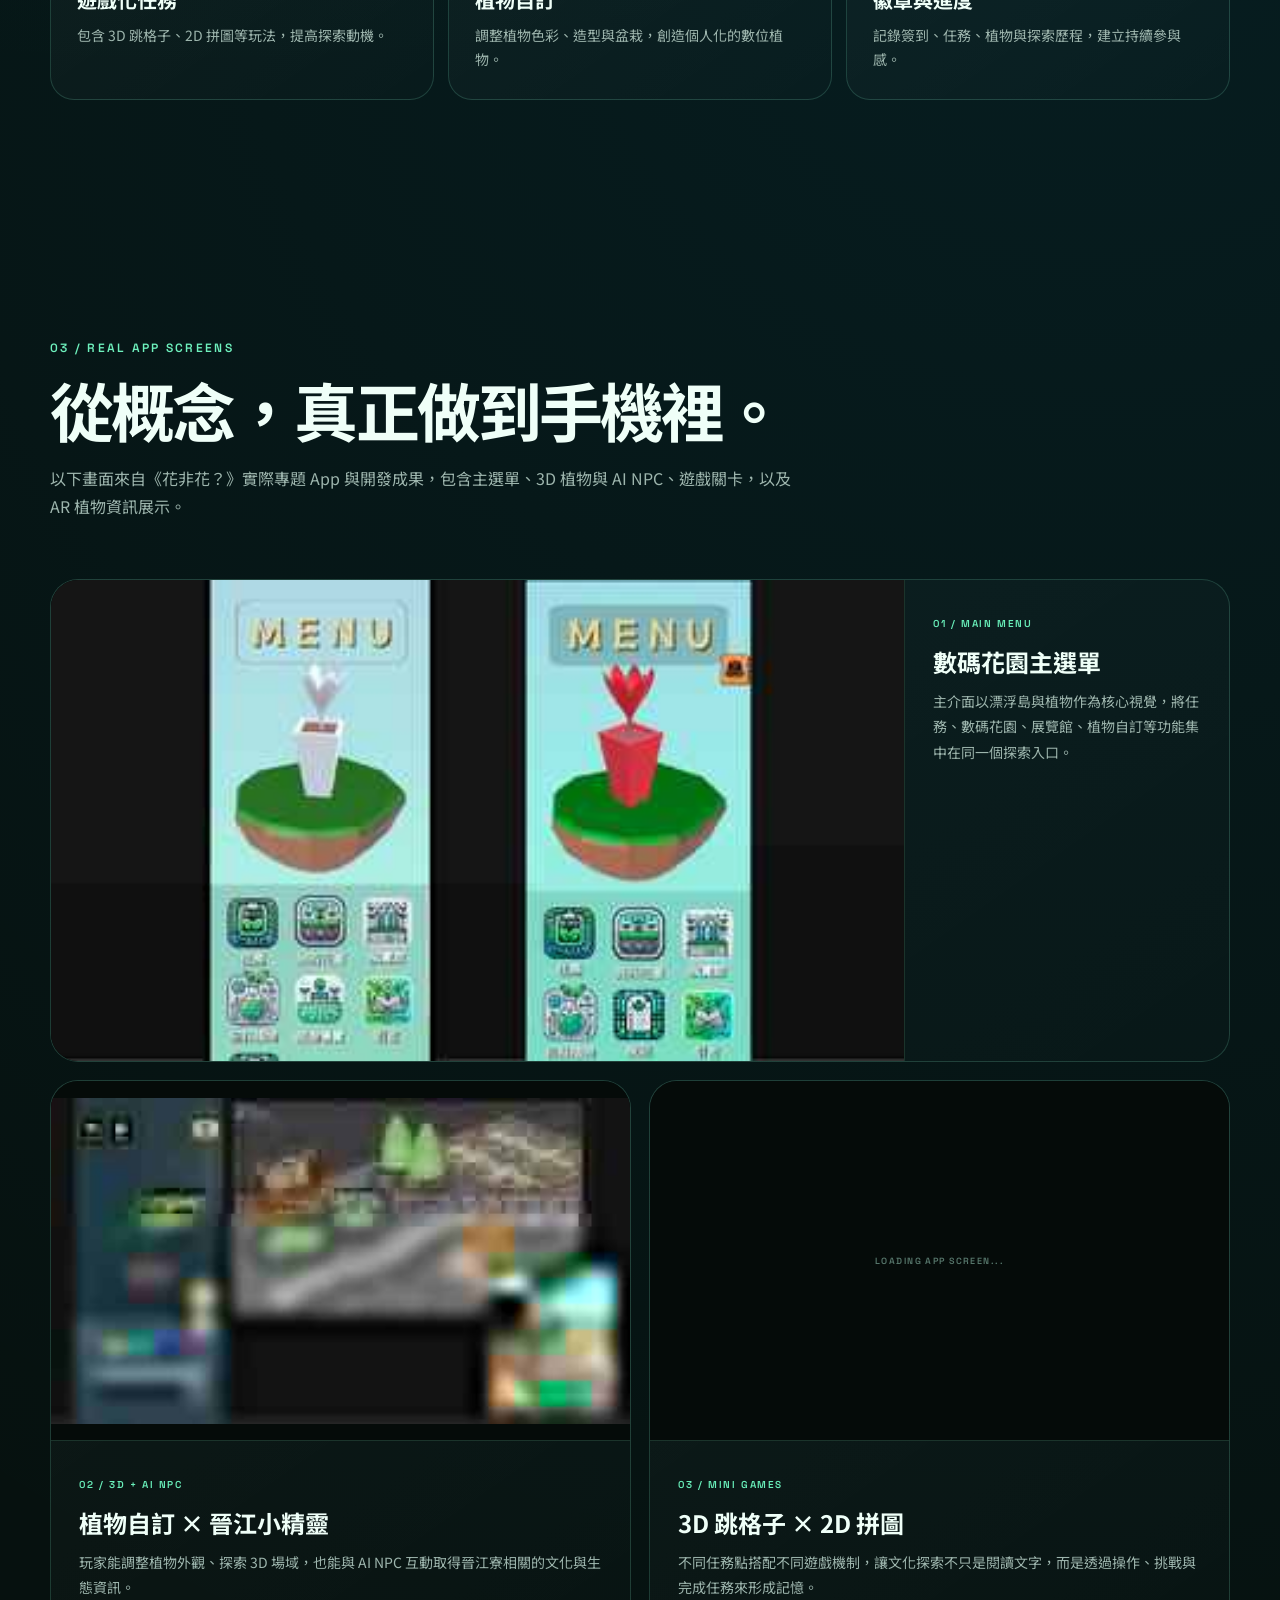
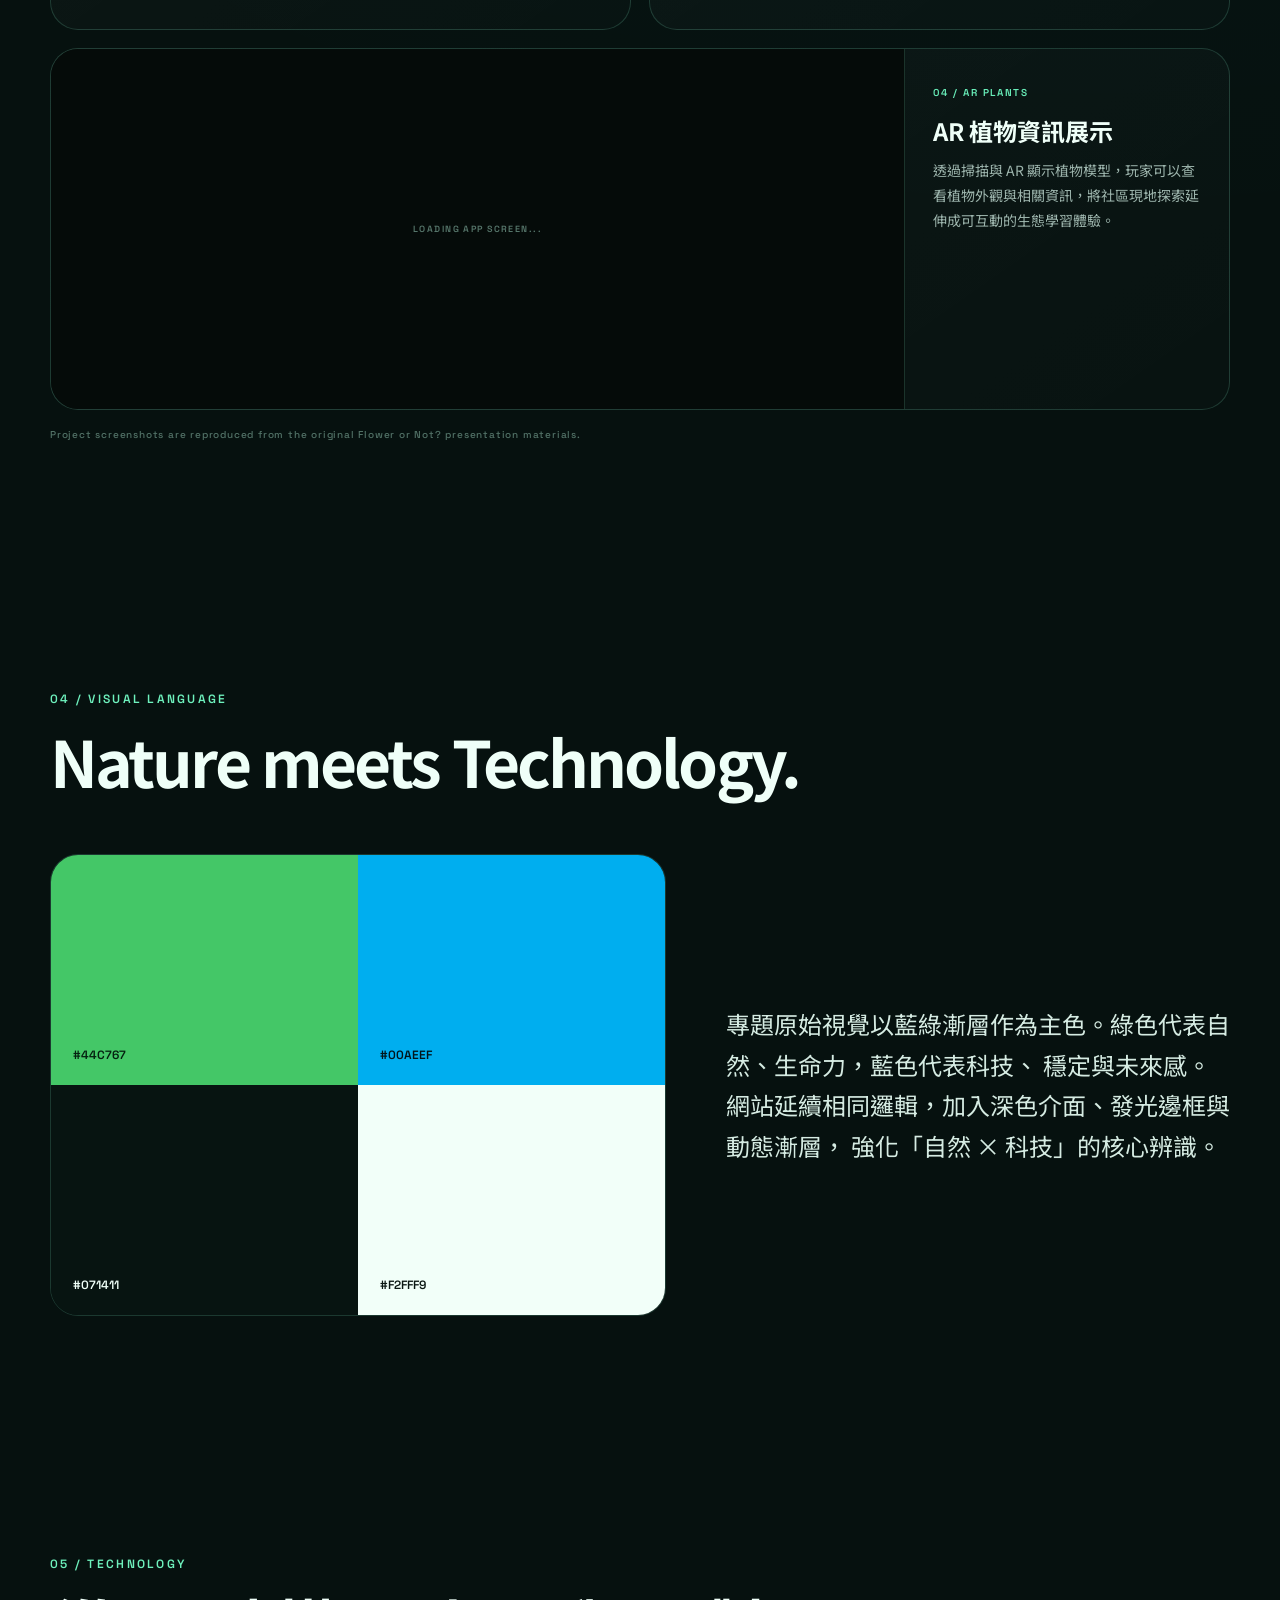
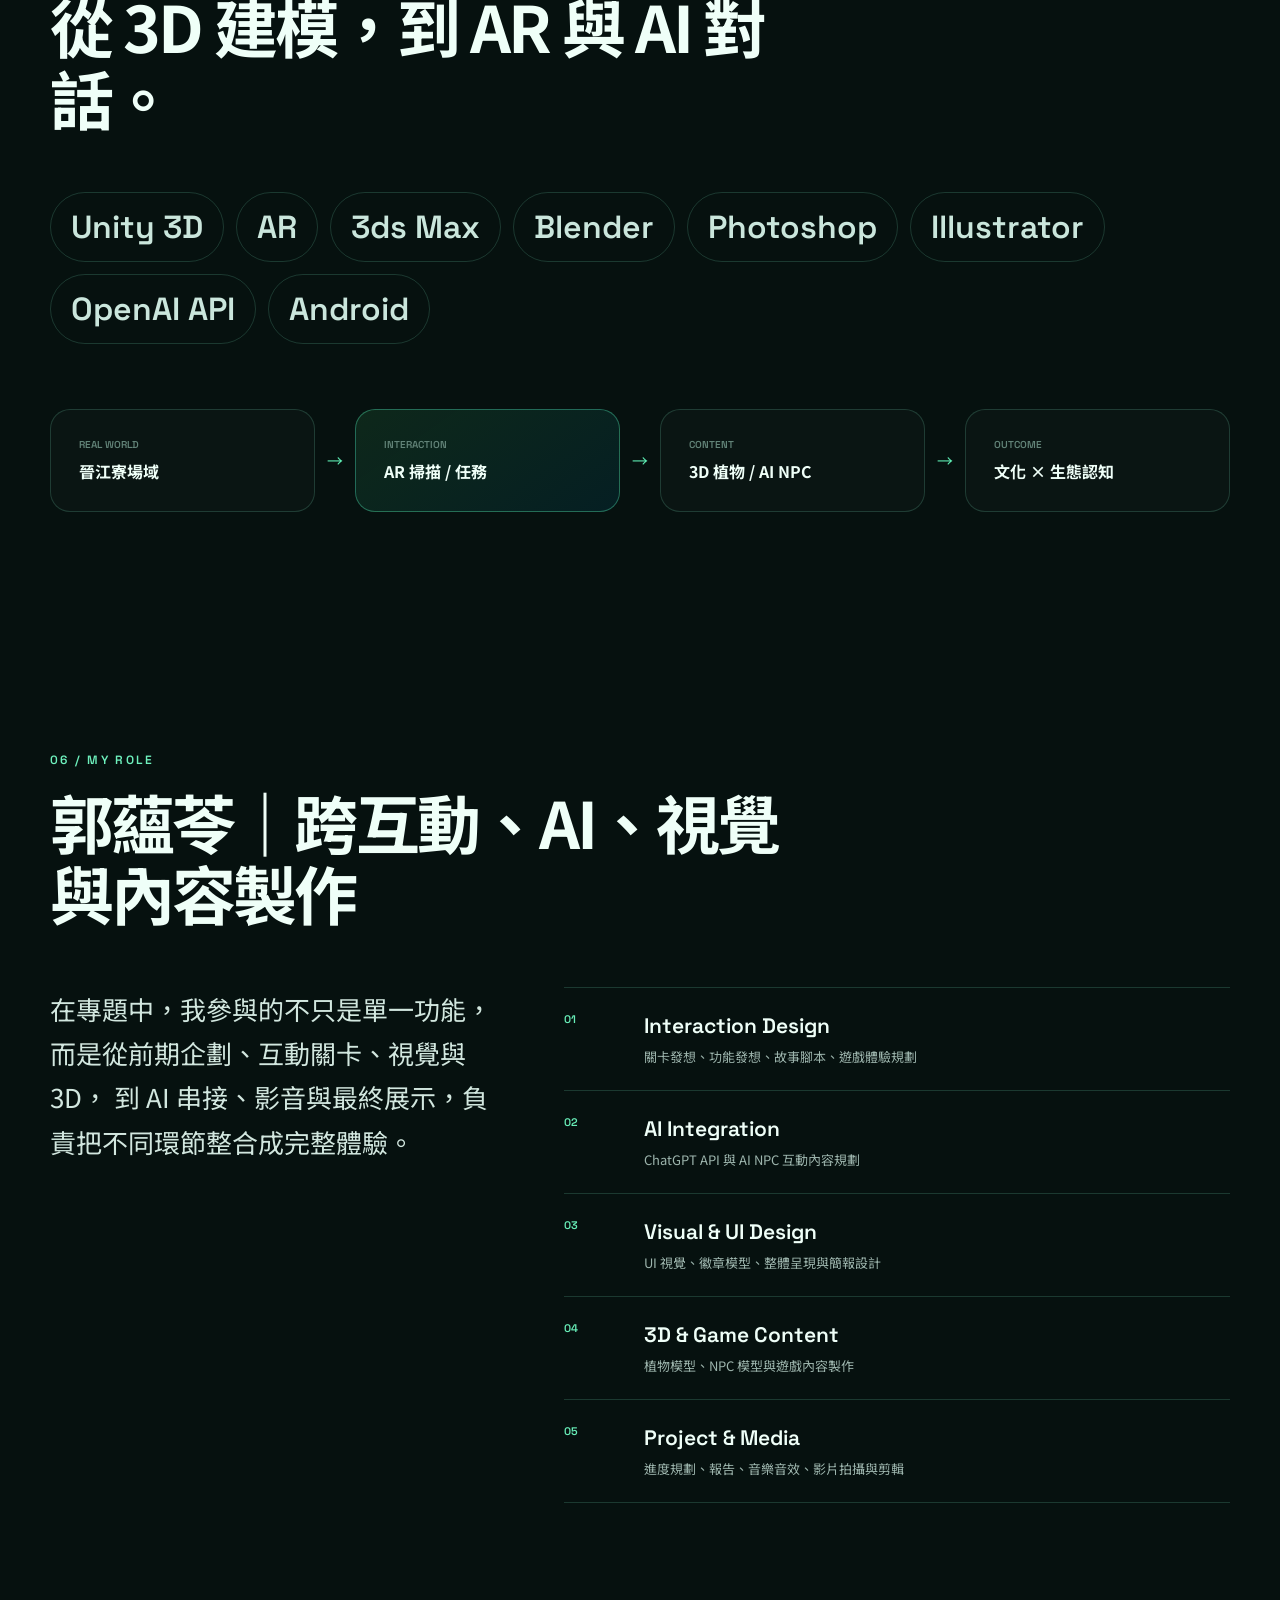
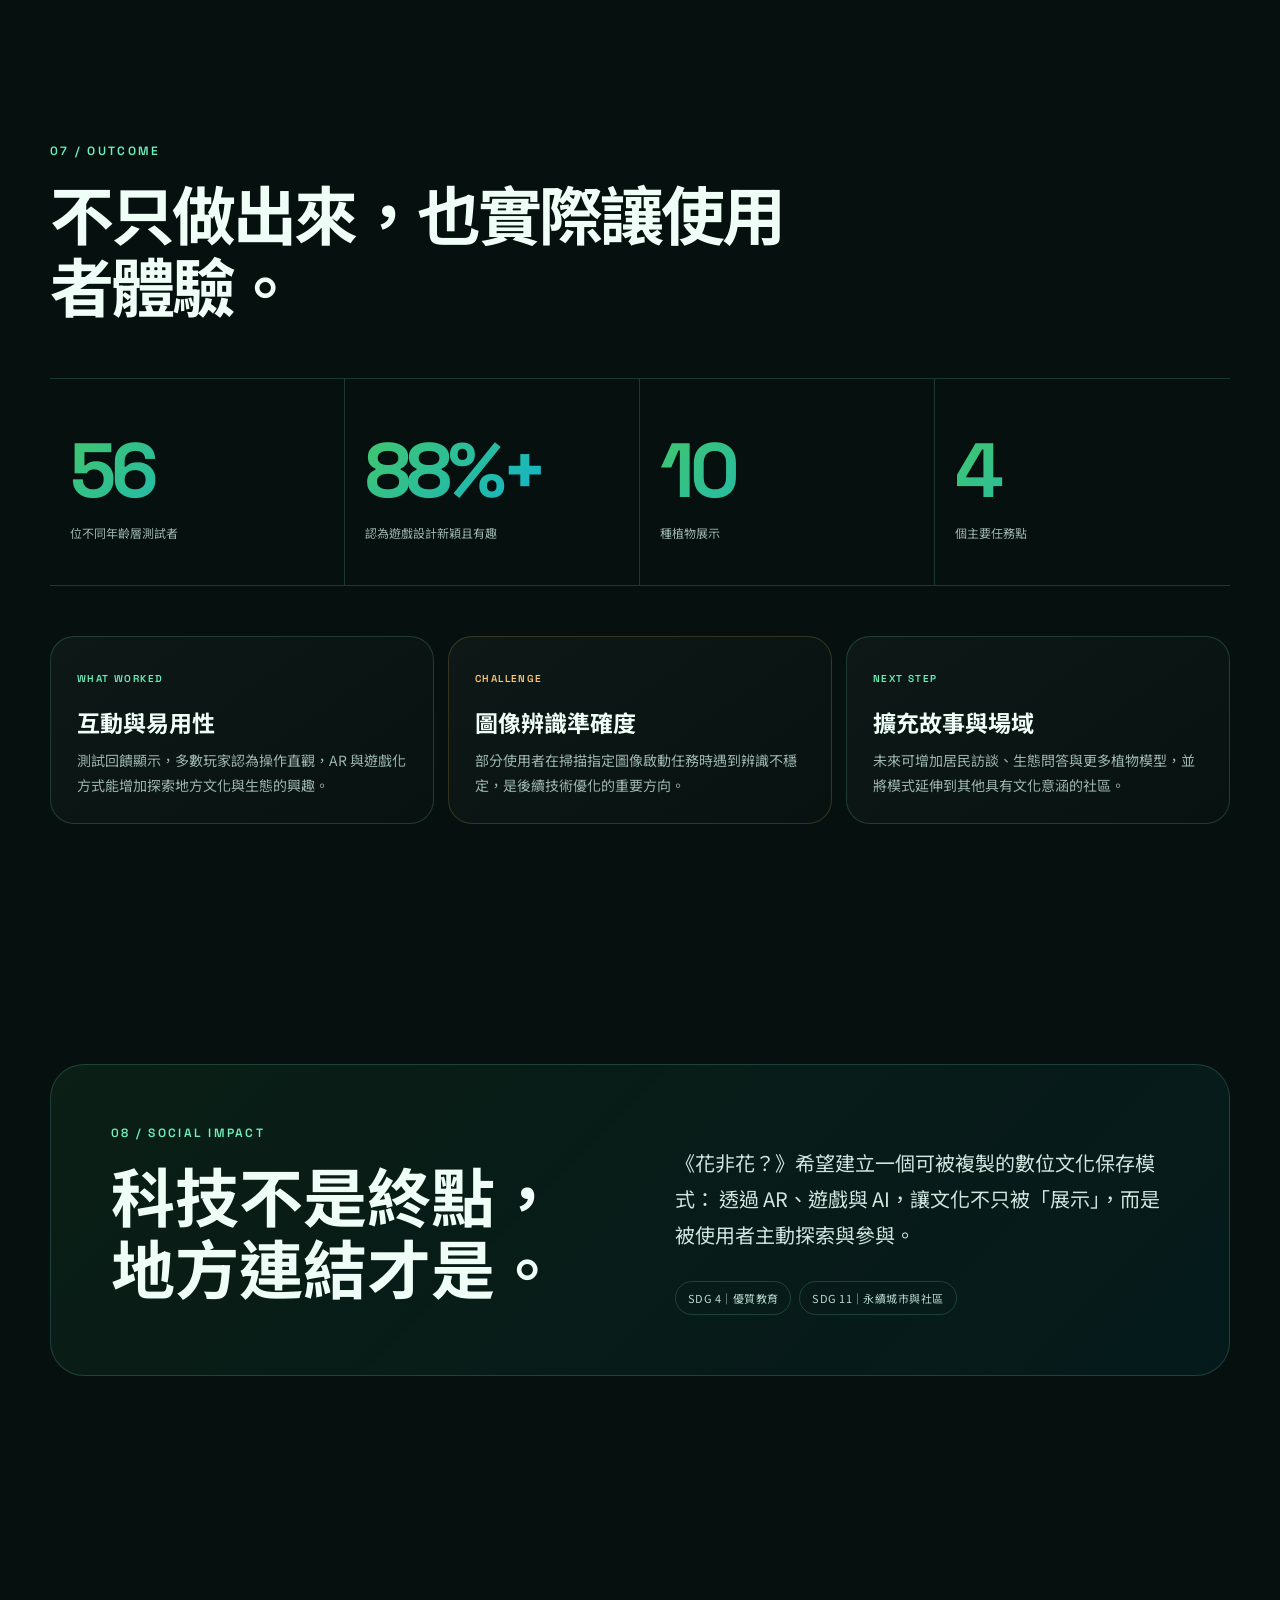
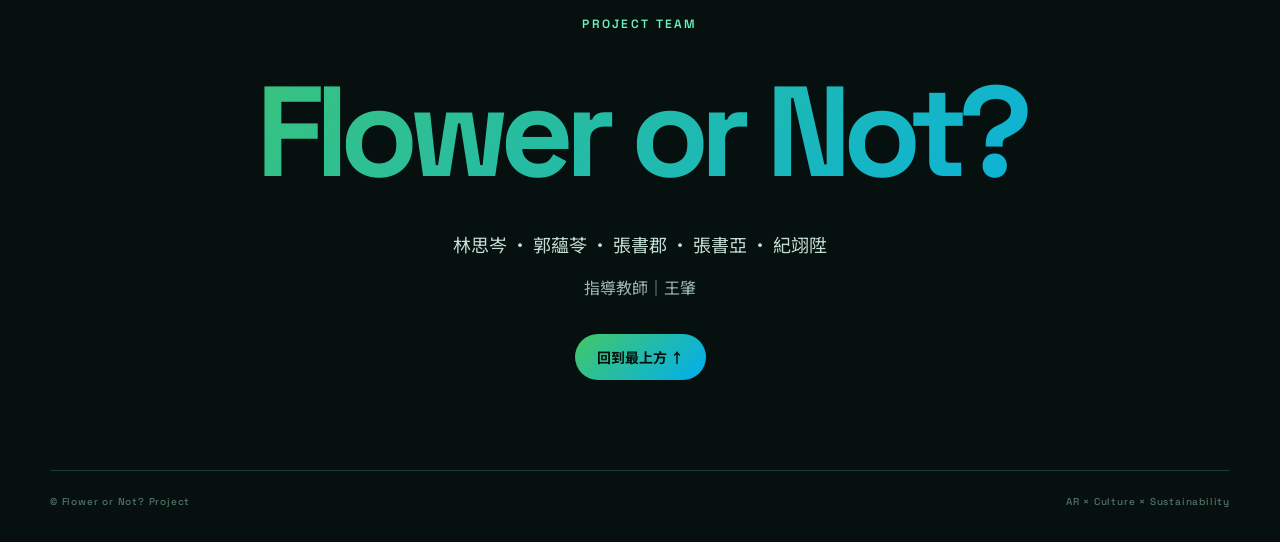
==== commit d249b94a: "feat: link homepage to interactive AR experience" ====
--- a/index.html
+++ b/index.html
@@ -41,7 +41,8 @@
             將在地文化、生態教育與數位體驗重新連結。
           </p>
           <div class="hero-actions">
-            <a class="btn primary" href="#experience">探索互動體驗</a>
+            <a class="btn primary" href="ar.html">啟動互動 AR</a>
+            <a class="btn ghost" href="#experience">探索專題體驗</a>
             <a class="btn ghost" href="#outcome">查看研究成果</a>
           </div>
           <div class="hero-tags">
--- a/style.css
+++ b/style.css
@@ -160,4 +160,36 @@
   .journey{display:grid;grid-template-columns:1fr 1fr}.journey .line{display:none}.feature-grid{grid-template-columns:1fr}.journey-panel>div:first-child{padding:30px}.journey-panel h3{font-size:32px}
   .palette-card{grid-template-columns:1fr 1fr}.swatch{height:150px}.visual-copy{font-size:19px}.stats{grid-template-columns:1fr}.stat{border-right:0;border-bottom:1px solid var(--line)}
   .impact-card{padding:34px 24px}.credits h2{font-size:54px}footer{flex-direction:column;gap:10px}
-}+}
+.real-screens{position:relative}
+.screen-showcase{display:grid;grid-template-columns:1fr 1fr;gap:18px}
+.screen-card{
+  border:1px solid var(--line);border-radius:28px;overflow:hidden;
+  background:linear-gradient(145deg,rgba(255,255,255,.035),rgba(255,255,255,.012));
+  transition:.3s ease;
+}
+.screen-card:hover{transform:translateY(-5px);border-color:rgba(91,239,185,.42);box-shadow:0 30px 80px rgba(0,0,0,.22)}
+.screen-wide{grid-column:span 2;display:grid;grid-template-columns:1.45fr .55fr;align-items:stretch}
+.screen-media{
+  min-height:360px;background:#050b09;display:grid;place-items:center;position:relative;overflow:hidden;
+  border-bottom:1px solid var(--line)
+}
+.screen-wide .screen-media{border-bottom:0;border-right:1px solid var(--line)}
+.real-shot{display:block;width:100%;height:100%;object-fit:contain;opacity:0;transition:opacity .45s ease,transform .7s ease}
+.real-shot.loaded{opacity:1}
+.screen-card:hover .real-shot.loaded{transform:scale(1.018)}
+.screen-loading{position:absolute;font:600 9px "Space Grotesk";letter-spacing:.16em;color:#57776c}
+.screen-copy{padding:28px}
+.screen-copy>span{font:600 10px "Space Grotesk";letter-spacing:.16em;color:#69efba}
+.screen-copy h3{font-size:24px;margin:12px 0 10px}
+.screen-copy p{color:var(--muted);line-height:1.8;font-size:14px;margin:0}
+.screen-note{color:#527267;font:500 10px "Space Grotesk";letter-spacing:.08em;margin-top:18px}
+@media(max-width:900px){
+  .screen-showcase{grid-template-columns:1fr}
+  .screen-wide{grid-column:auto;grid-template-columns:1fr}
+  .screen-wide .screen-media{border-right:0;border-bottom:1px solid var(--line)}
+}
+@media(max-width:600px){
+  .screen-media{min-height:260px}
+  .screen-copy{padding:22px}
+}
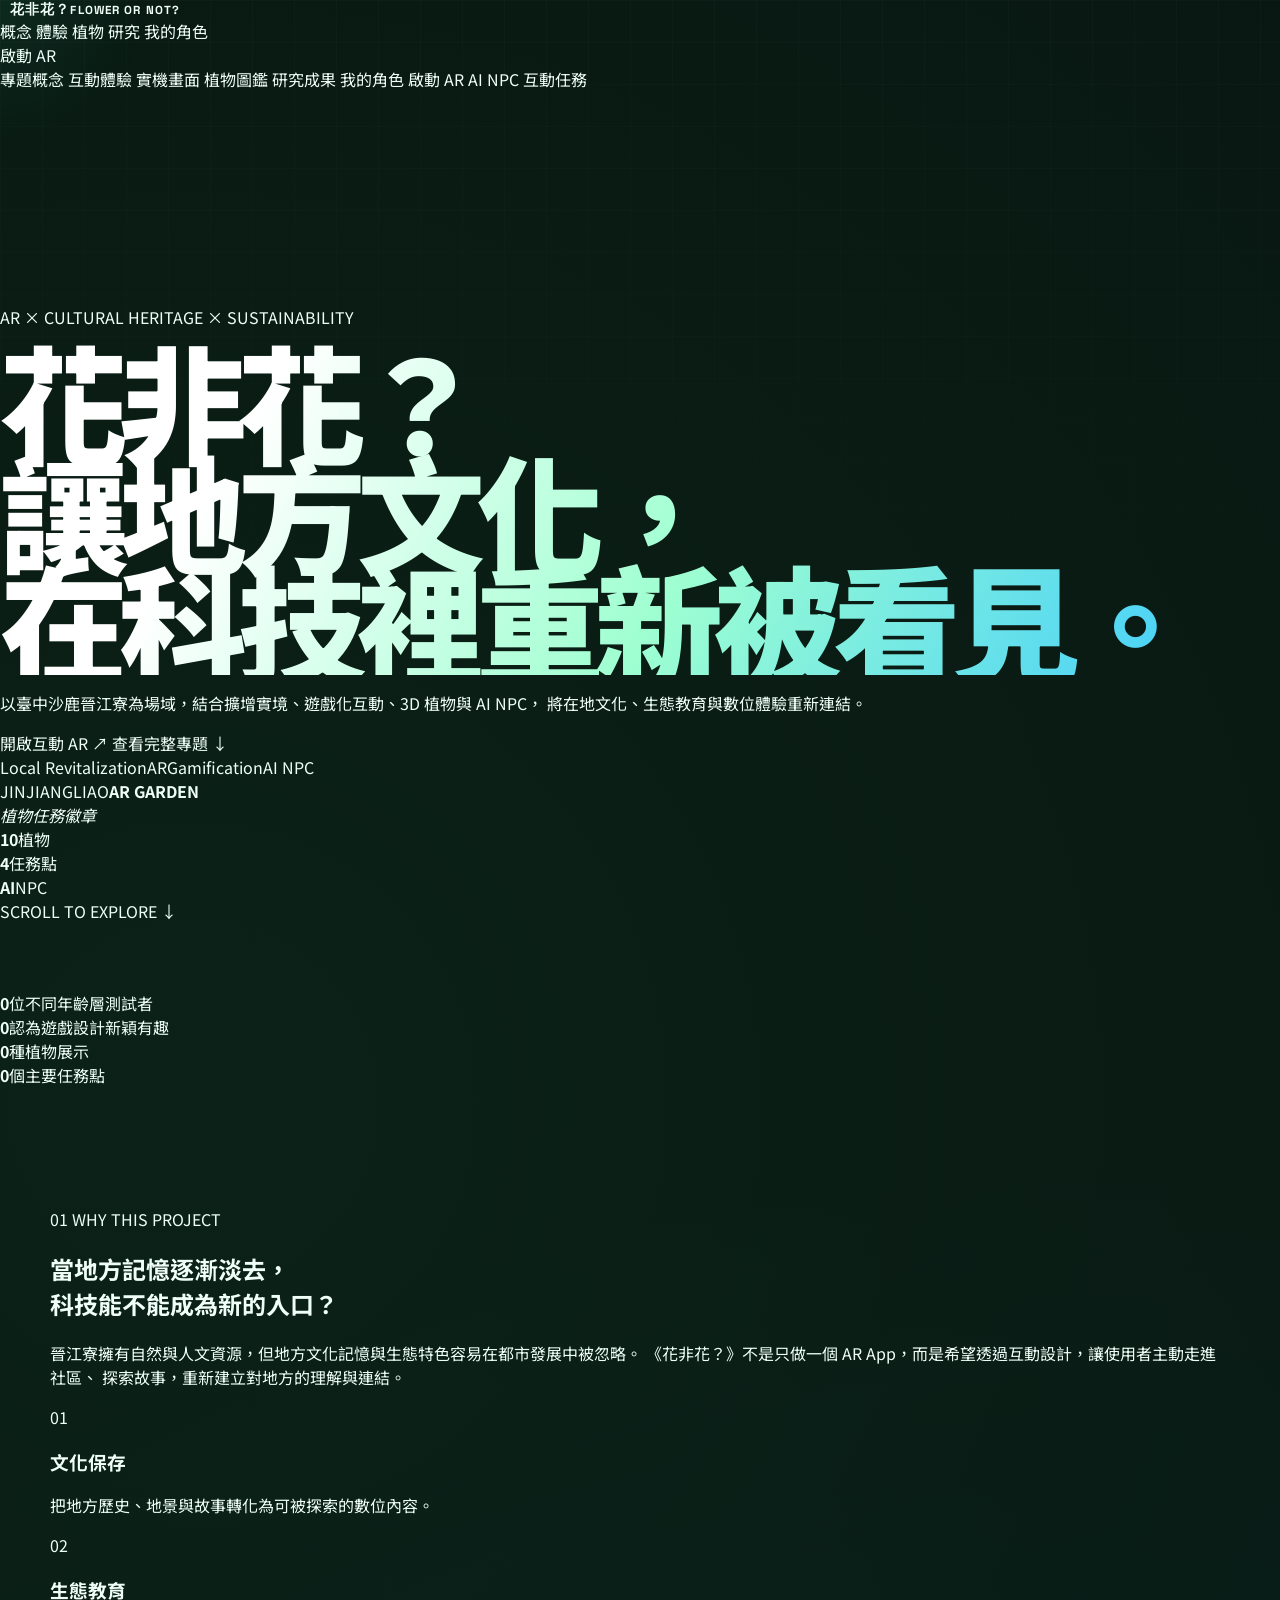
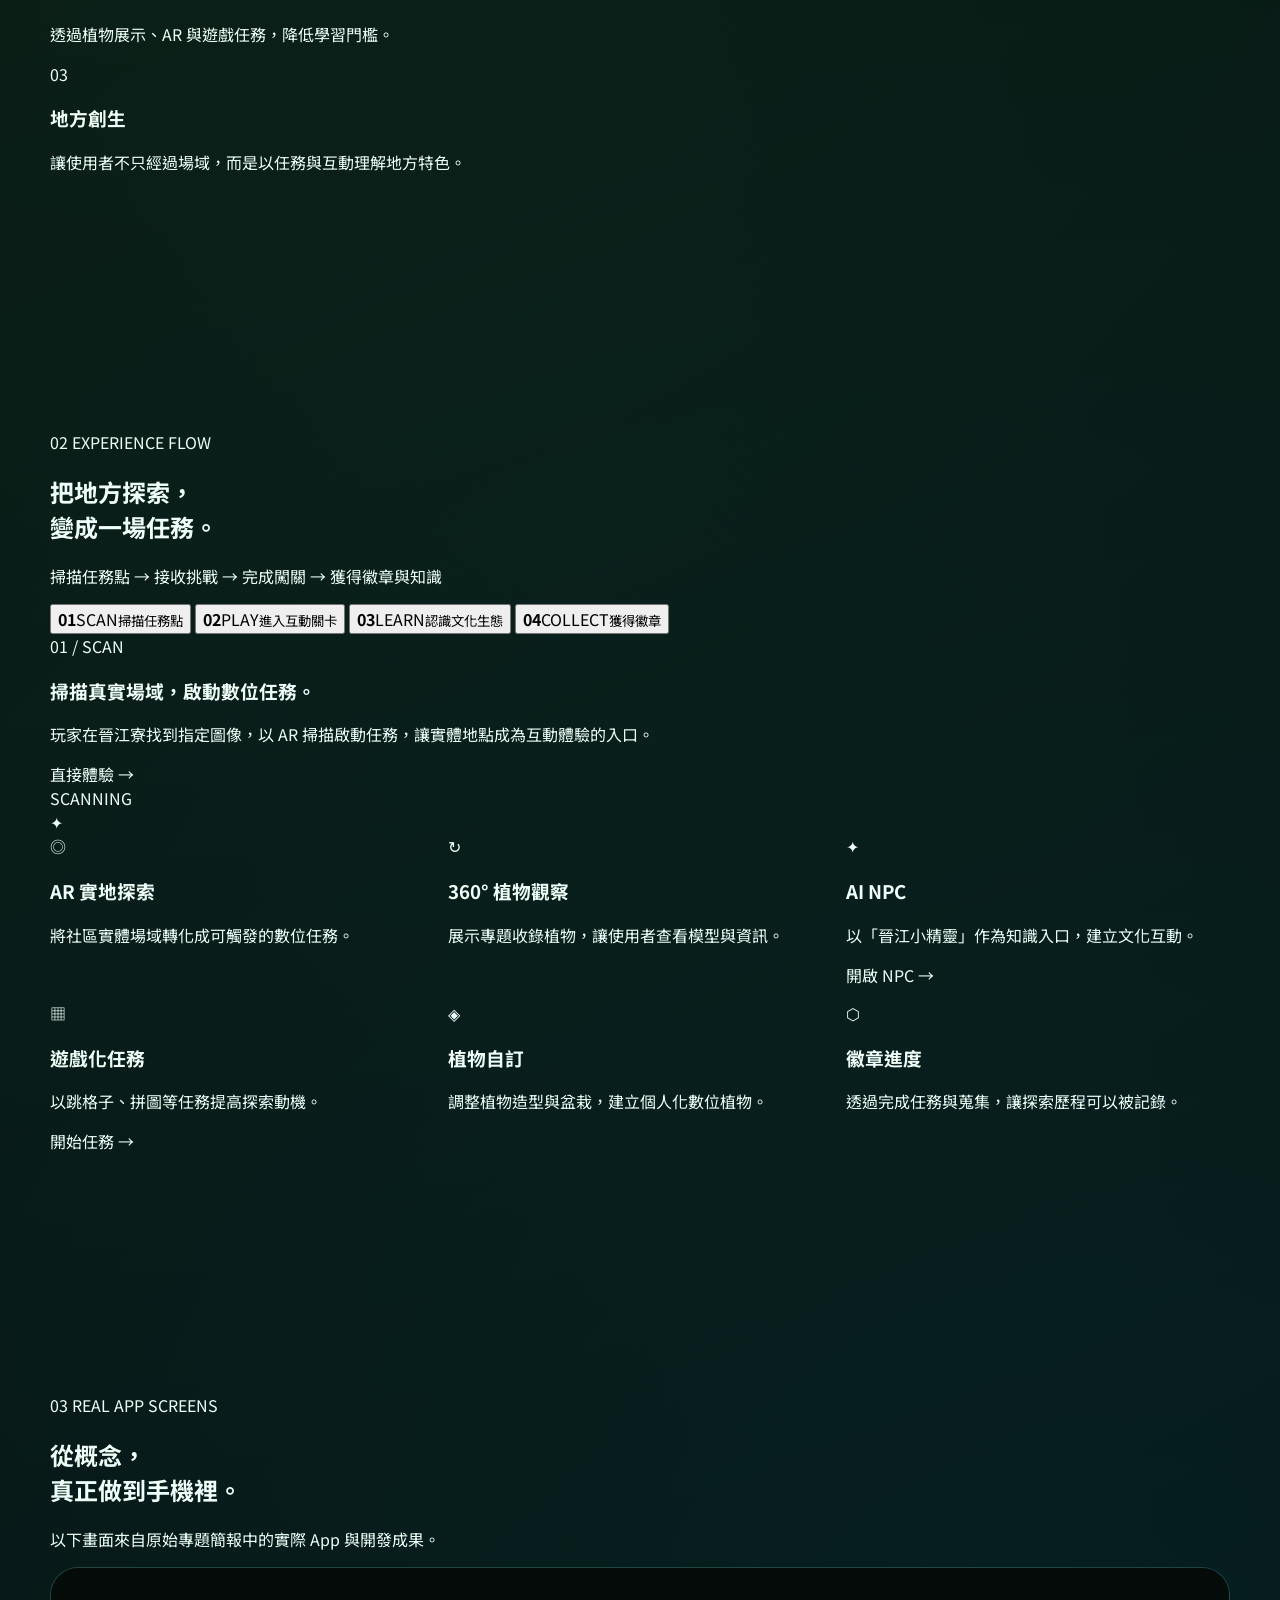
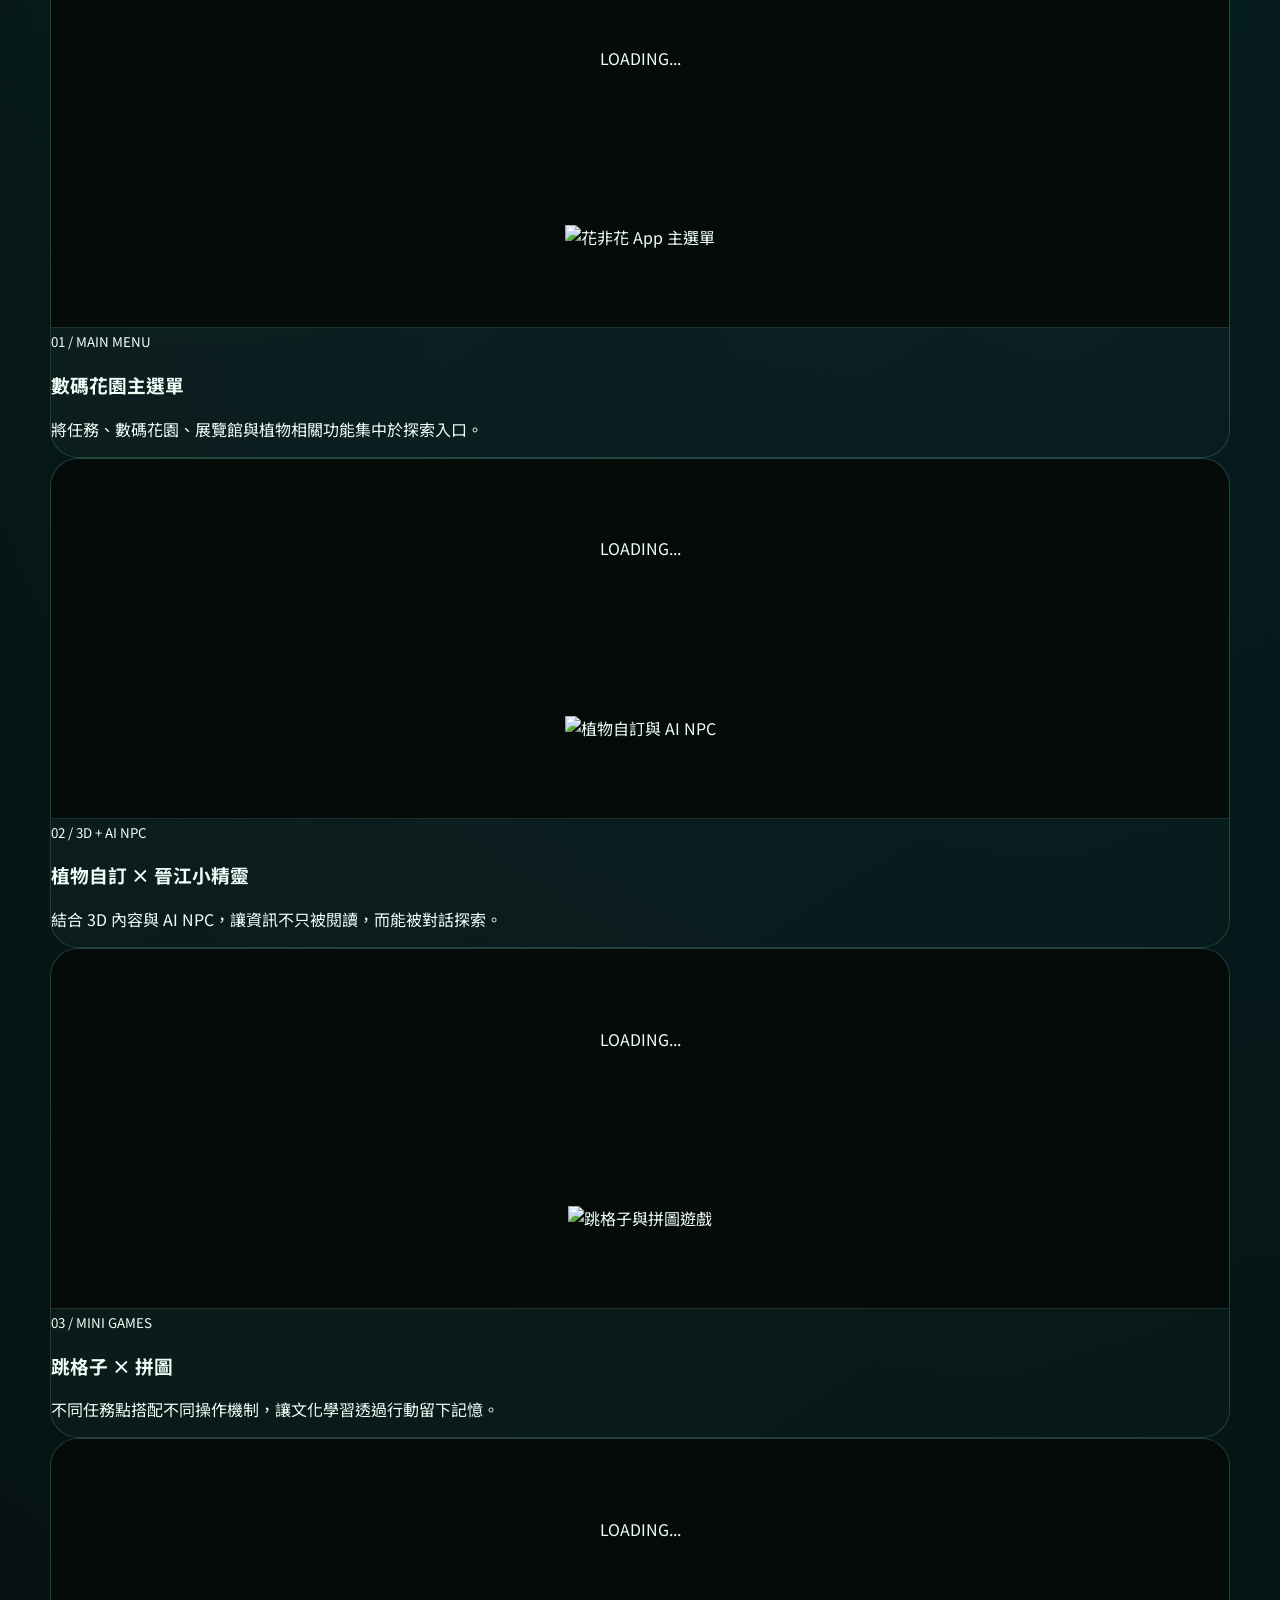
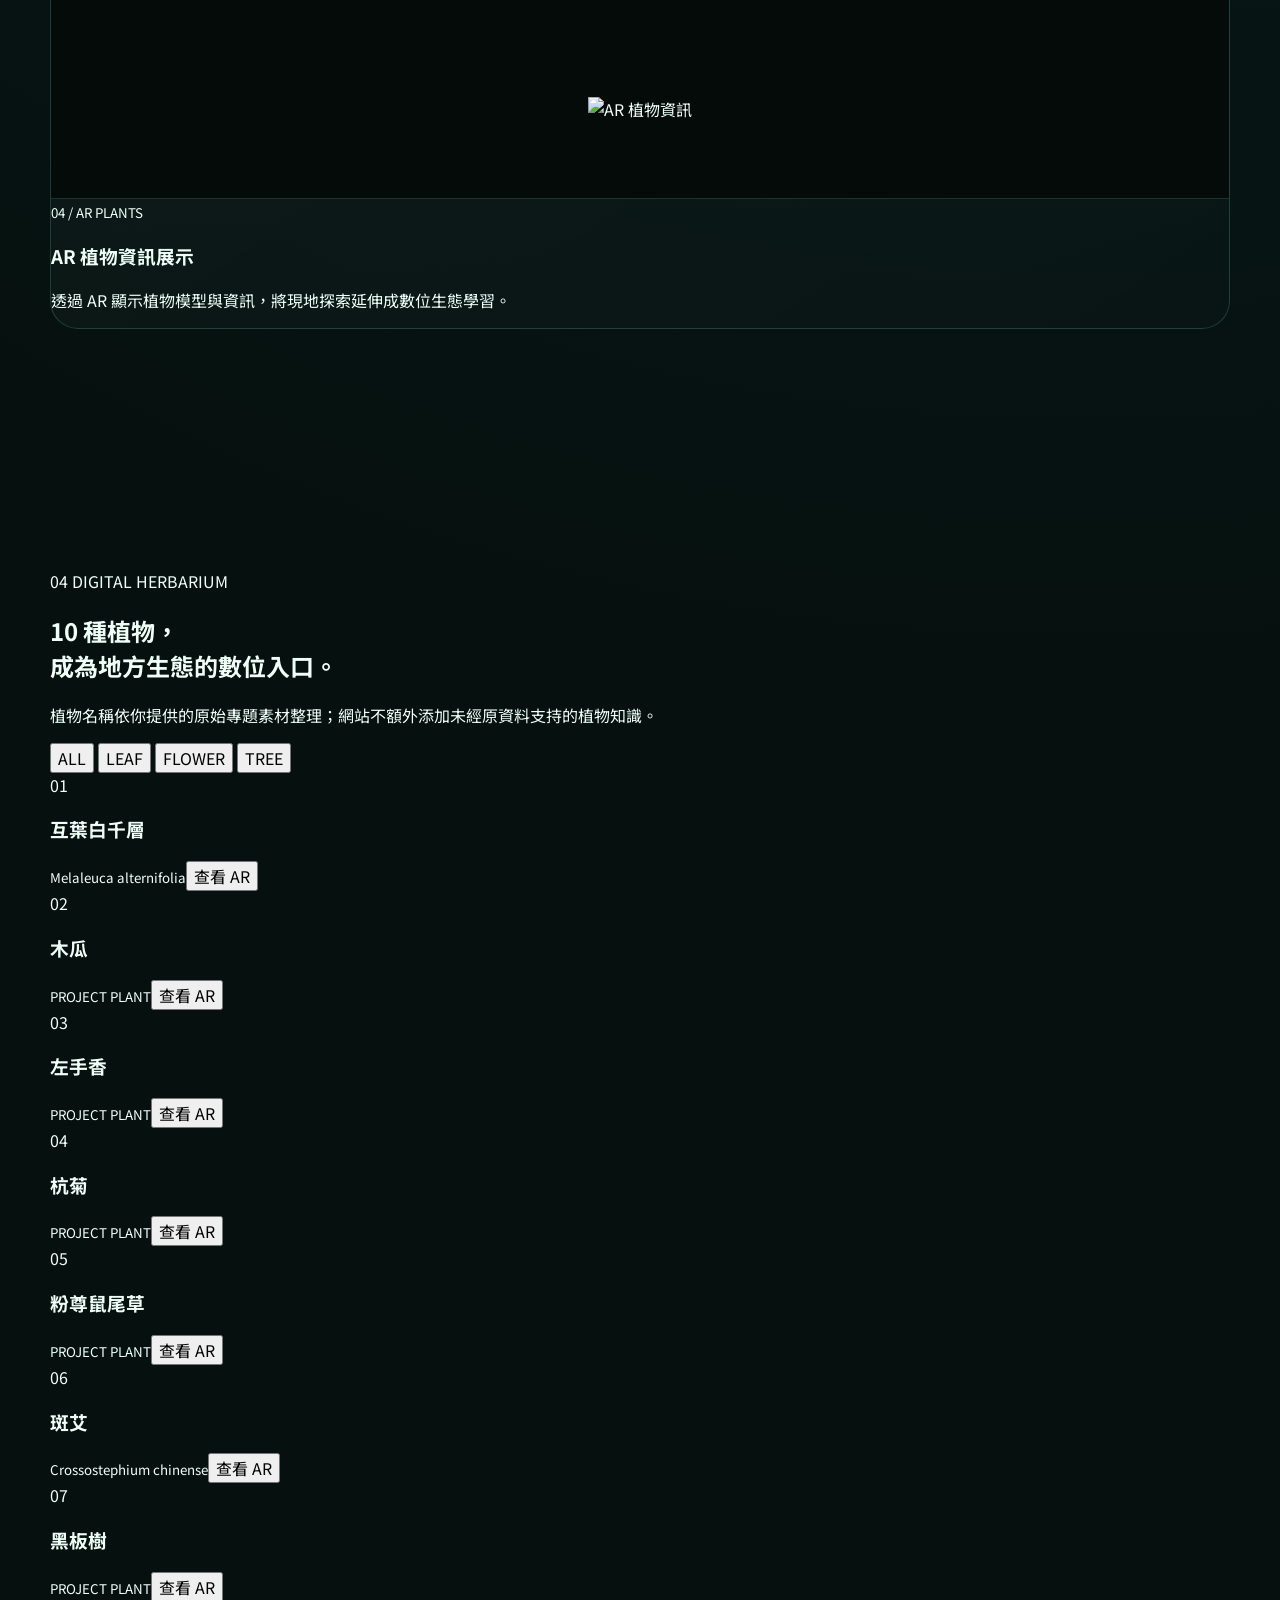
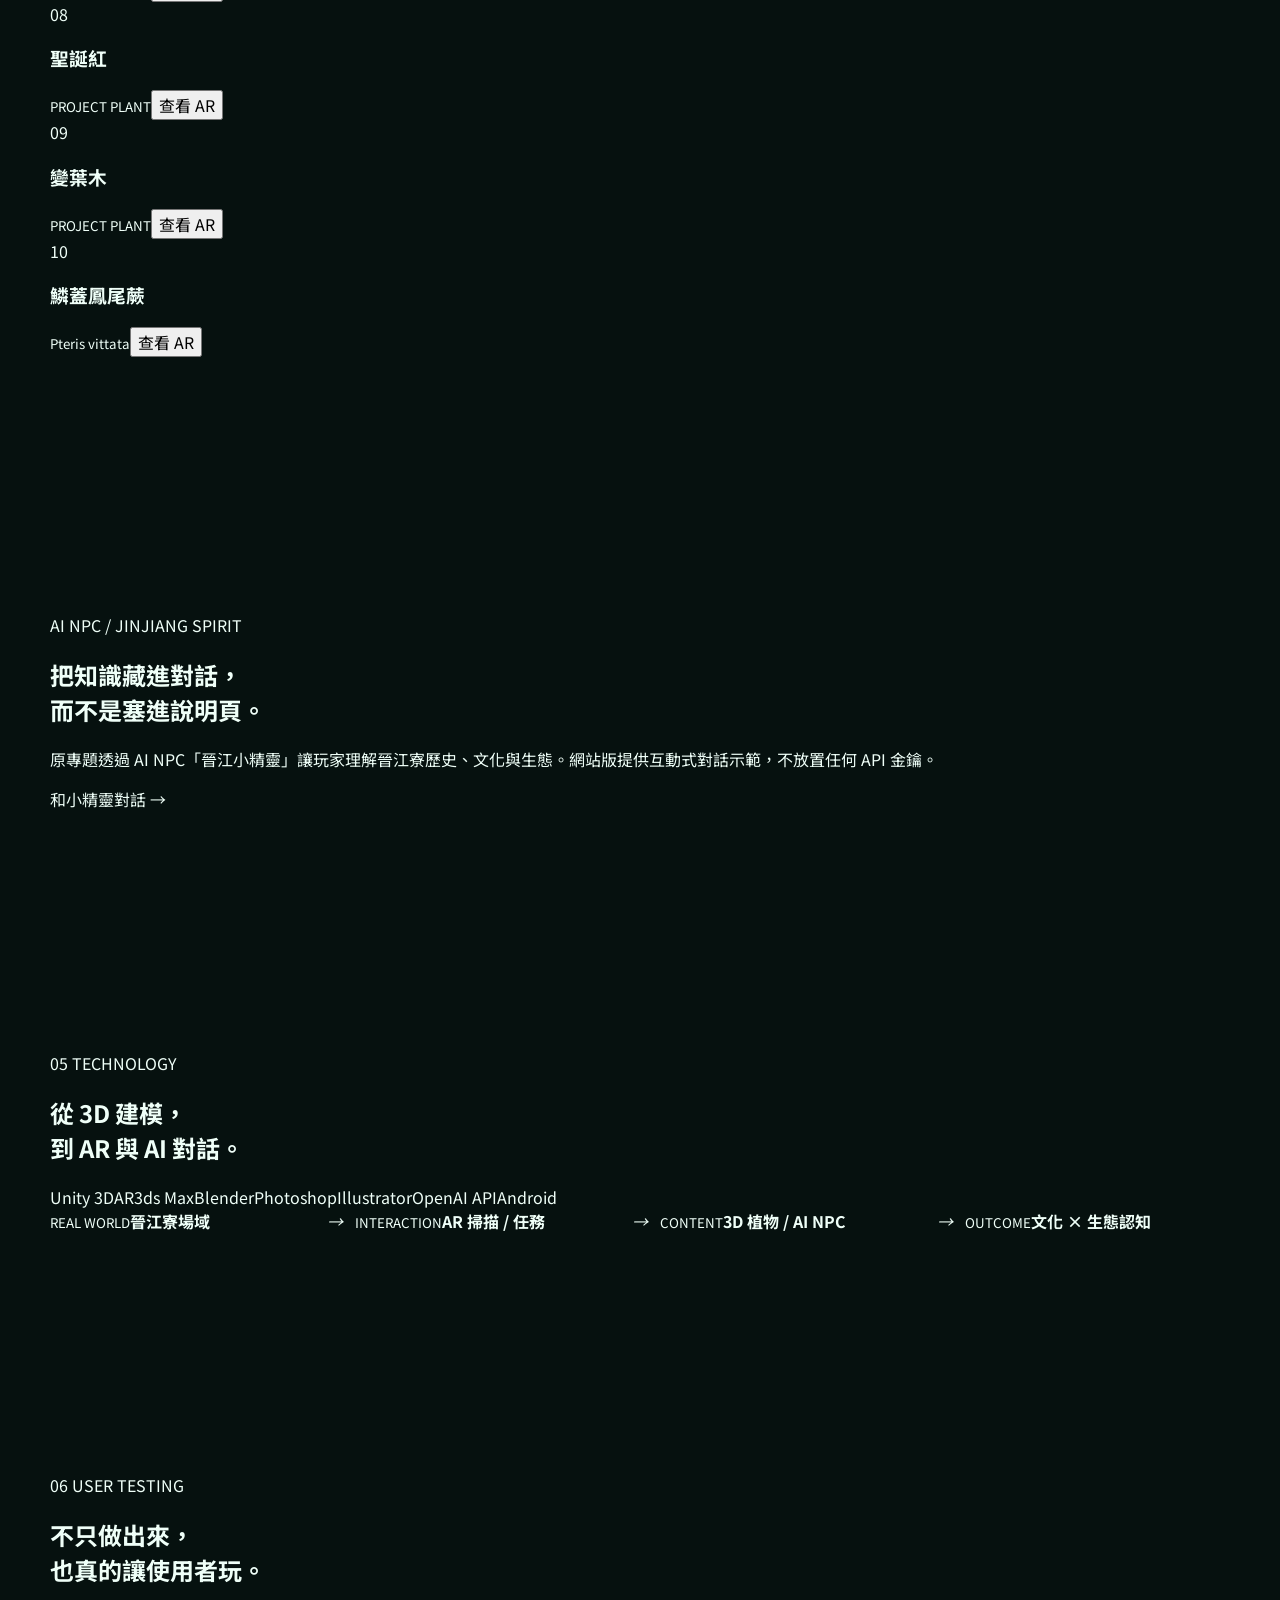
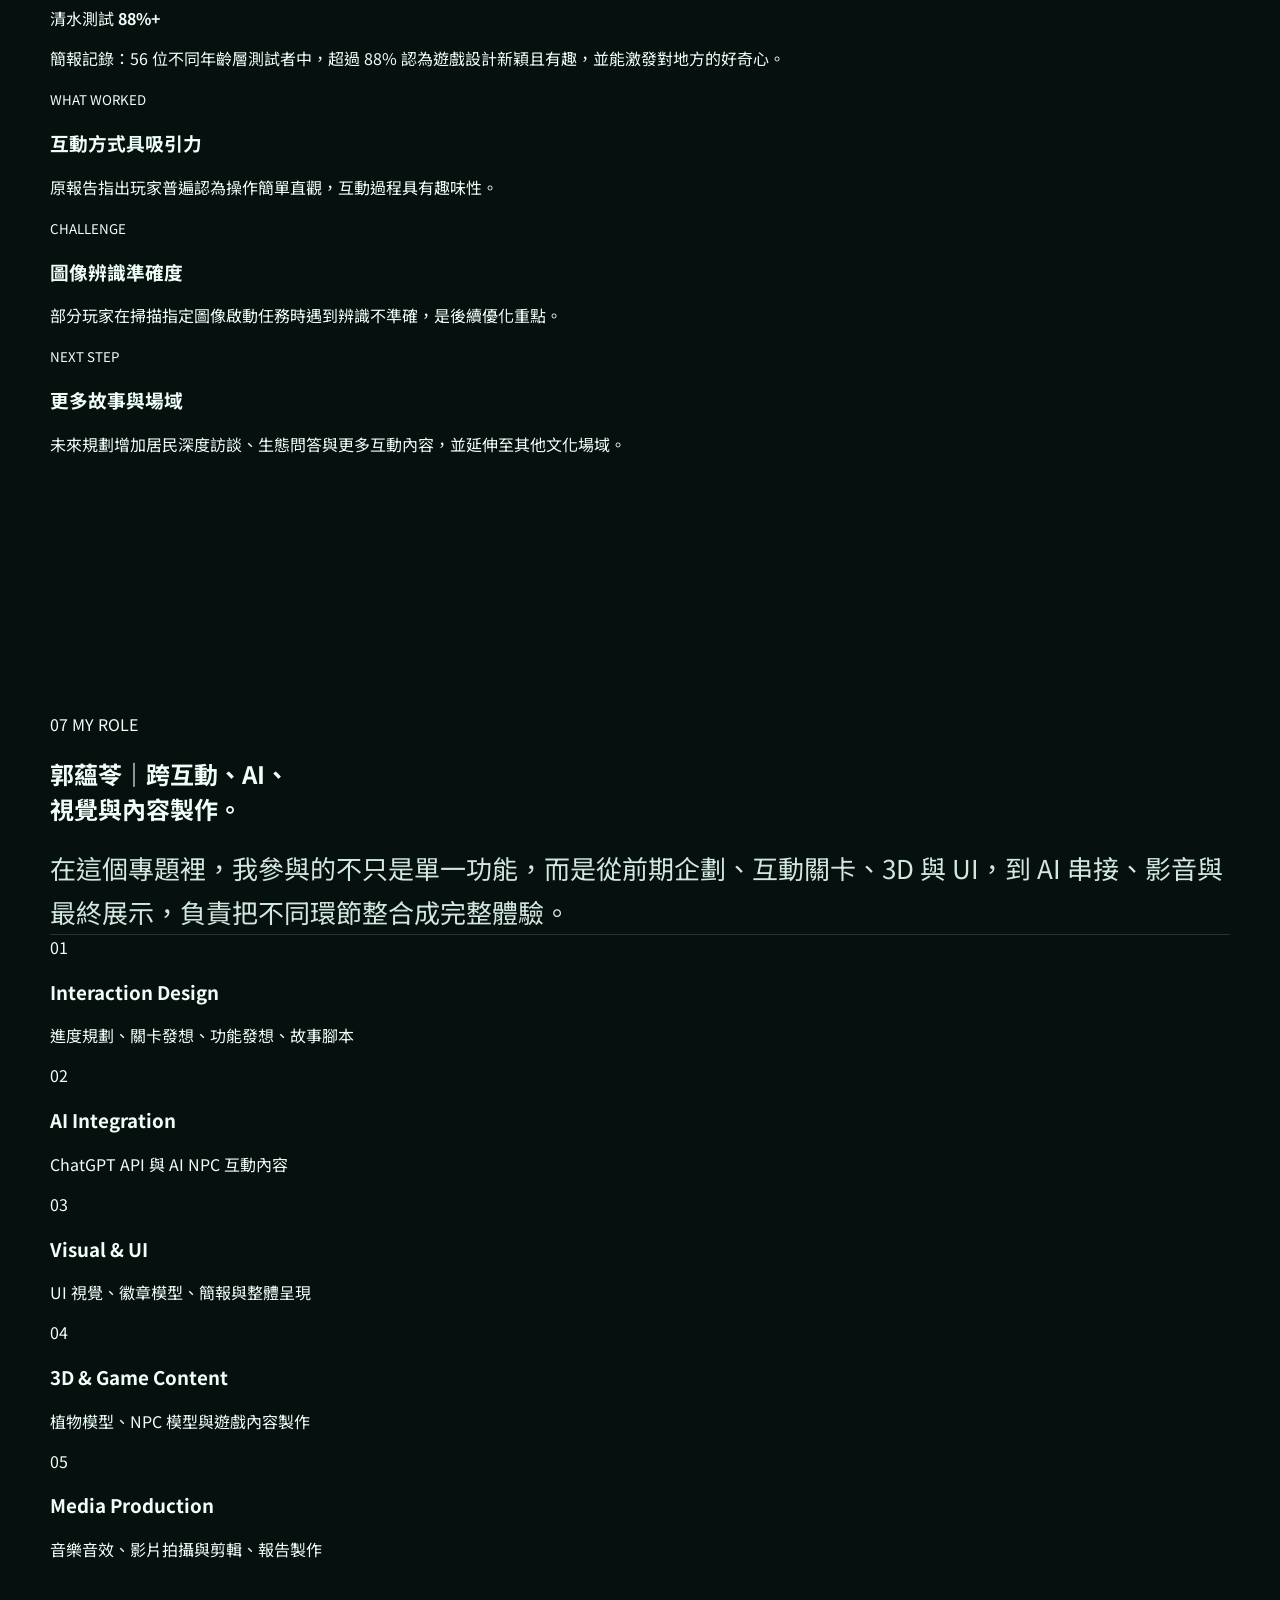
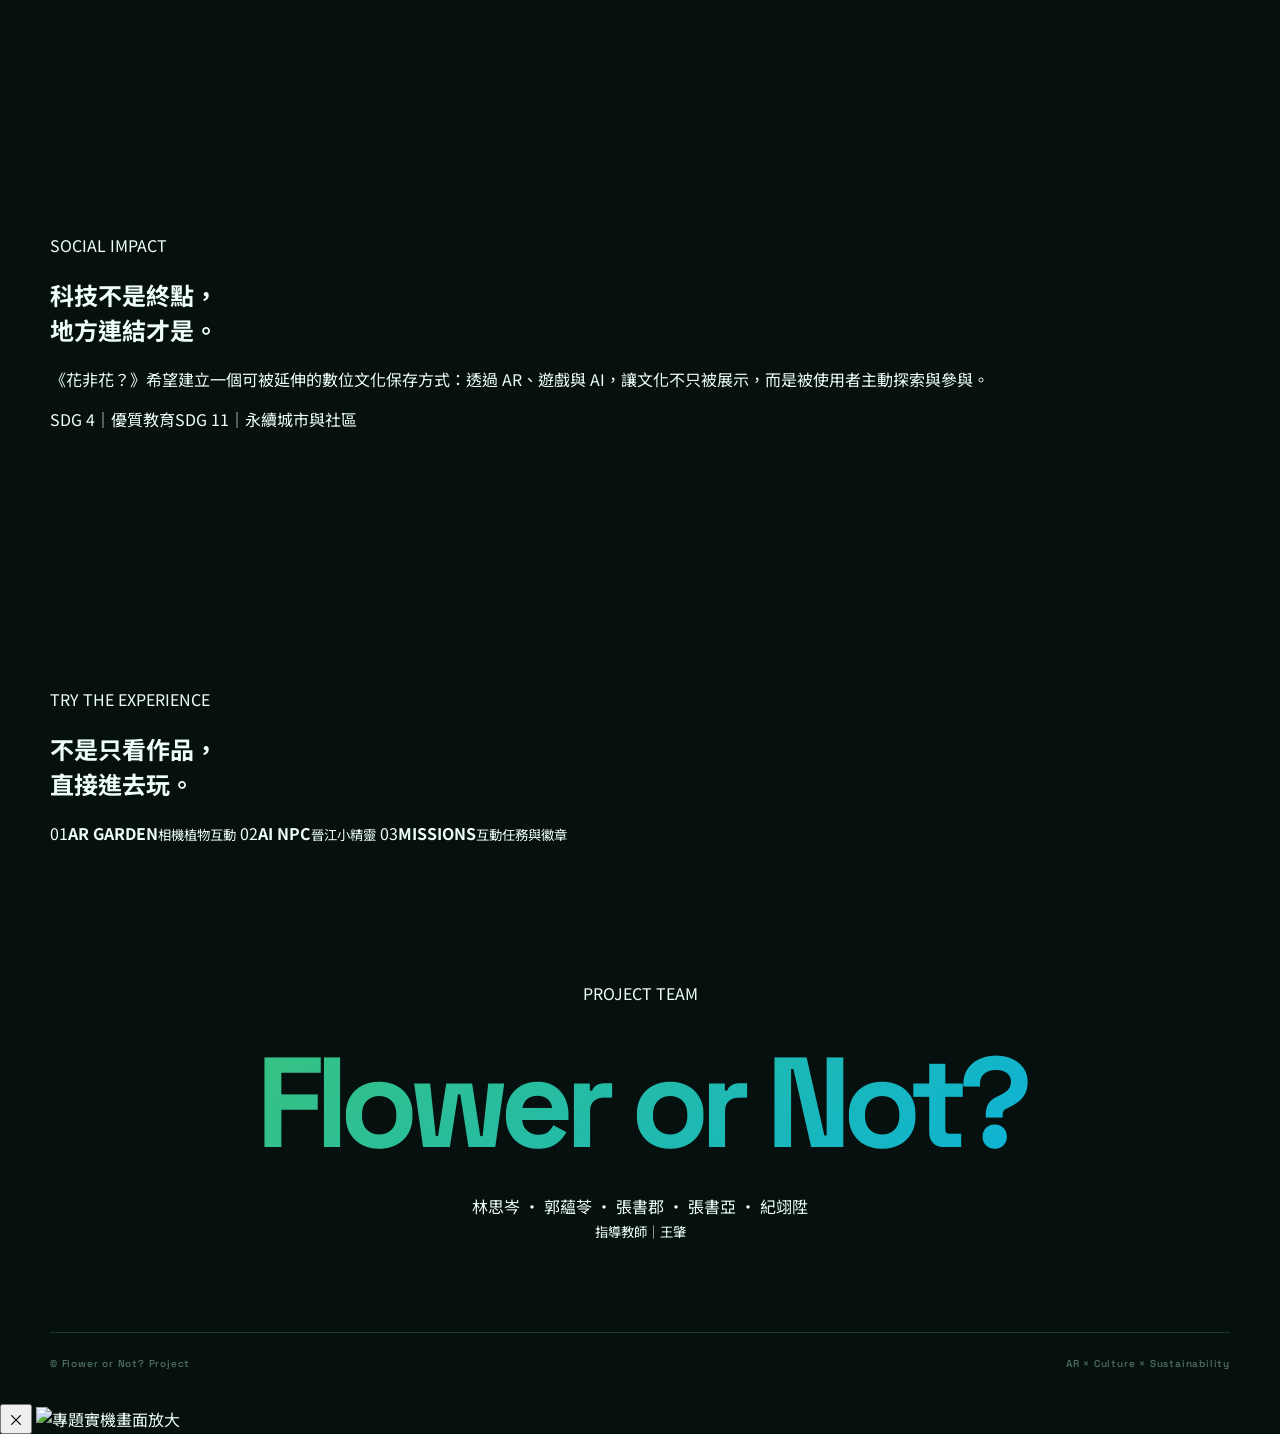
==== commit c459d57a: "feat: rebuild complete Flower or Not portfolio website" ====
--- a/index.html
+++ b/index.html
@@ -1,323 +1,328 @@
-<!DOCTYPE html>
+<!doctype html>
 <html lang="zh-Hant">
 <head>
-  <meta charset="UTF-8" />
-  <meta name="viewport" content="width=device-width, initial-scale=1.0" />
-  <meta name="description" content="花非花？—以 AR、遊戲化與 AI NPC 連結晉江寮地方文化、生態教育與永續。" />
+  <meta charset="utf-8">
+  <meta name="viewport" content="width=device-width,initial-scale=1">
+  <meta name="theme-color" content="#06110f">
+  <meta name="description" content="《花非花？》—以 AR、AI NPC 與遊戲化互動連結晉江寮地方文化、生態教育與永續。">
   <title>花非花？｜Flower or Not?</title>
   <link rel="preconnect" href="https://fonts.googleapis.com">
   <link rel="preconnect" href="https://fonts.gstatic.com" crossorigin>
-  <link href="https://fonts.googleapis.com/css2?family=Noto+Sans+TC:wght@400;500;700;900&family=Space+Grotesk:wght@500;600;700&display=swap" rel="stylesheet">
-  <link rel="stylesheet" href="style.css" />
+  <link href="https://fonts.googleapis.com/css2?family=Noto+Sans+TC:wght@400;500;600;700;900&family=Space+Grotesk:wght@500;600;700&display=swap" rel="stylesheet">
+  <link rel="stylesheet" href="style.css">
 </head>
 <body>
   <div class="cursor-glow" id="cursorGlow"></div>
 
-  <header class="nav">
-    <a class="brand" href="#top">
-      <span class="brand-mark">✦</span>
-      <span>FLOWER OR NOT?</span>
+  <header class="site-nav" id="siteNav">
+    <a href="#top" class="brand">
+      <span class="brand-icon" aria-hidden="true">
+        <i></i><i></i><i></i><i></i>
+      </span>
+      <span><b>花非花？</b><small>FLOWER OR NOT?</small></span>
     </a>
-    <nav>
-      <a href="#about">專題概念</a>
-      <a href="#experience">互動體驗</a>
-      <a href="#screens">實機畫面</a>
-      <a href="#technology">技術</a>
+    <nav id="desktopNav">
+      <a href="#concept">概念</a>
+      <a href="#experience">體驗</a>
+      <a href="#plants">植物</a>
+      <a href="#research">研究</a>
       <a href="#role">我的角色</a>
-      <a href="#outcome">成果</a>
     </nav>
-    <button class="menu-btn" id="menuBtn" aria-label="開啟選單">☰</button>
+    <div class="nav-actions">
+      <a class="nav-ar" href="ar.html">啟動 AR</a>
+      <button class="menu-btn" id="menuBtn" aria-label="開啟選單">☰</button>
+    </div>
   </header>
 
+  <div class="mobile-menu" id="mobileMenu">
+    <a href="#concept">專題概念</a>
+    <a href="#experience">互動體驗</a>
+    <a href="#screens">實機畫面</a>
+    <a href="#plants">植物圖鑑</a>
+    <a href="#research">研究成果</a>
+    <a href="#role">我的角色</a>
+    <a href="ar.html">啟動 AR</a>
+    <a href="npc.html">AI NPC</a>
+    <a href="missions.html">互動任務</a>
+  </div>
+
   <main id="top">
-    <section class="hero section">
-      <div class="hero-grid">
-        <div class="hero-copy reveal">
-          <p class="eyebrow">AR × CULTURAL HERITAGE × SUSTAINABILITY</p>
-          <h1>花非花？</h1>
-          <h2>讓地方文化，在科技裡重新被看見。</h2>
-          <p class="hero-text">
-            以臺中沙鹿晉江寮為場域，結合擴增實境、遊戲化互動、3D 植物與 AI NPC，
-            將在地文化、生態教育與數位體驗重新連結。
-          </p>
-          <div class="hero-actions">
-            <a class="btn primary" href="ar.html">啟動互動 AR</a>
-            <a class="btn ghost" href="#experience">探索專題體驗</a>
-            <a class="btn ghost" href="#outcome">查看研究成果</a>
+    <section class="hero">
+      <div class="hero-noise"></div>
+      <div class="hero-copy reveal">
+        <p class="kicker">AR × CULTURAL HERITAGE × SUSTAINABILITY</p>
+        <h1><span>花非花？</span><br>讓地方文化，<br>在科技裡重新被看見。</h1>
+        <p class="hero-lead">
+          以臺中沙鹿晉江寮為場域，結合擴增實境、遊戲化互動、3D 植物與 AI NPC，
+          將在地文化、生態教育與數位體驗重新連結。
+        </p>
+        <div class="hero-cta">
+          <a class="button primary" href="ar.html">開啟互動 AR <span>↗</span></a>
+          <a class="button secondary" href="#experience">查看完整專題 <span>↓</span></a>
+        </div>
+        <div class="hero-pills">
+          <span>Local Revitalization</span><span>AR</span><span>Gamification</span><span>AI NPC</span>
+        </div>
+      </div>
+
+      <div class="hero-stage reveal" aria-label="花非花數位花園示意">
+        <div class="halo h1"></div><div class="halo h2"></div>
+        <div class="device">
+          <div class="device-notch"></div>
+          <div class="device-screen">
+            <div class="ar-grid"></div>
+            <div class="ui-top"><span>JINJIANGLIAO</span><b>AR GARDEN</b></div>
+            <div class="digital-plant">
+              <div class="digital-flower"><i></i><i></i><i></i><i></i><i></i><b></b></div>
+              <span class="d-stem"></span>
+              <span class="d-leaf l"></span><span class="d-leaf r"></span>
+              <div class="d-pot"></div>
+            </div>
+            <div class="scan-beam"></div>
+            <div class="device-dock"><i>植物</i><i>任務</i><i>徽章</i></div>
           </div>
-          <div class="hero-tags">
-            <span>Local Revitalization</span><span>AR</span><span>Gamification</span><span>AI NPC</span>
-          </div>
-        </div>
-
-        <div class="hero-visual reveal">
-          <div class="orb orb-a"></div>
-          <div class="orb orb-b"></div>
-          <div class="phone">
-            <div class="phone-top"></div>
-            <div class="phone-screen">
-              <div class="ar-label">AR GARDEN / JINJIANGLIAO</div>
-              <div class="island">
-                <div class="plant">
-                  <span class="leaf l1"></span>
-                  <span class="leaf l2"></span>
-                  <span class="leaf l3"></span>
-                  <span class="leaf l4"></span>
-                  <span class="stem"></span>
-                </div>
-              </div>
-              <div class="scan-line"></div>
-              <div class="phone-ui">
-                <button>植物</button><button>任務</button><button>徽章</button>
-              </div>
-            </div>
-          </div>
-          <div class="float-card card-1"><b>10</b><span>種植物</span></div>
-          <div class="float-card card-2"><b>AR</b><span>實地探索</span></div>
-          <div class="float-card card-3"><b>AI</b><span>NPC 對話</span></div>
-        </div>
-      </div>
-      <div class="scroll-hint">SCROLL TO EXPLORE ↓</div>
-    </section>
-
-    <section class="section intro" id="about">
-      <div class="section-head reveal">
-        <p class="eyebrow">01 / WHY THIS PROJECT</p>
+        </div>
+        <div class="stage-tag t1"><b>10</b><span>植物</span></div>
+        <div class="stage-tag t2"><b>4</b><span>任務點</span></div>
+        <div class="stage-tag t3"><b>AI</b><span>NPC</span></div>
+      </div>
+
+      <div class="hero-scroll">SCROLL TO EXPLORE <span>↓</span></div>
+    </section>
+
+    <section class="quick-stats">
+      <article><strong data-count="56">0</strong><span>位不同年齡層測試者</span></article>
+      <article><strong data-count="88" data-suffix="%+">0</strong><span>認為遊戲設計新穎有趣</span></article>
+      <article><strong data-count="10">0</strong><span>種植物展示</span></article>
+      <article><strong data-count="4">0</strong><span>個主要任務點</span></article>
+    </section>
+
+    <section class="section concept" id="concept">
+      <div class="section-label reveal"><span>01</span> WHY THIS PROJECT</div>
+      <div class="section-title reveal">
         <h2>當地方記憶逐漸淡去，<br>科技能不能成為新的入口？</h2>
       </div>
-      <div class="intro-grid">
-        <div class="large-copy reveal">
+      <div class="concept-grid">
+        <div class="concept-statement reveal">
           <p>
             晉江寮擁有自然與人文資源，但地方文化記憶與生態特色容易在都市發展中被忽略。
-            《花非花？》不是單純做一個 AR App，而是希望透過互動設計，讓使用者主動走進社區、
-            探索故事，並重新建立對地方的理解與連結。
+            《花非花？》不是只做一個 AR App，而是希望透過互動設計，讓使用者主動走進社區、
+            探索故事，重新建立對地方的理解與連結。
           </p>
         </div>
-        <div class="value-cards">
-          <article class="value-card reveal">
-            <span>01</span><h3>文化保存</h3><p>把晉江寮的歷史、地景與地方故事轉化成可以被探索的數位內容。</p>
-          </article>
-          <article class="value-card reveal">
-            <span>02</span><h3>生態教育</h3><p>透過植物辨識、3D 展示與遊戲任務，降低學習門檻。</p>
-          </article>
-          <article class="value-card reveal">
-            <span>03</span><h3>地方創生</h3><p>讓遊客不只「經過」社區，而是透過任務與互動理解地方特色。</p>
-          </article>
+        <div class="concept-cards">
+          <article class="glass-card reveal"><span>01</span><h3>文化保存</h3><p>把地方歷史、地景與故事轉化為可被探索的數位內容。</p></article>
+          <article class="glass-card reveal"><span>02</span><h3>生態教育</h3><p>透過植物展示、AR 與遊戲任務，降低學習門檻。</p></article>
+          <article class="glass-card reveal"><span>03</span><h3>地方創生</h3><p>讓使用者不只經過場域，而是以任務與互動理解地方特色。</p></article>
         </div>
       </div>
     </section>
 
     <section class="section experience" id="experience">
-      <div class="section-head reveal">
-        <p class="eyebrow">02 / INTERACTION JOURNEY</p>
-        <h2>把地方探索，變成一場任務。</h2>
-        <p>掃描任務點 → 接收挑戰 → 完成闖關 → 獲取徽章與知識</p>
-      </div>
-
-      <div class="journey">
-        <button class="journey-step active reveal" data-step="0"><b>01</b><span>SCAN</span><small>掃描任務點</small></button>
-        <div class="line"></div>
-        <button class="journey-step reveal" data-step="1"><b>02</b><span>PLAY</span><small>進入互動關卡</small></button>
-        <div class="line"></div>
-        <button class="journey-step reveal" data-step="2"><b>03</b><span>LEARN</span><small>認識植物與文化</small></button>
-        <div class="line"></div>
-        <button class="journey-step reveal" data-step="3"><b>04</b><span>COLLECT</span><small>獲得徽章</small></button>
-      </div>
-
-      <div class="journey-panel reveal">
-        <div>
-          <p class="panel-no" id="panelNo">01</p>
-          <h3 id="panelTitle">掃描任務點</h3>
-          <p id="panelText">玩家在晉江寮社區找到指定圖像，以 AR 掃描啟動對應任務，讓真實地點成為遊戲入口。</p>
-        </div>
-        <div class="mini-phone" id="miniPhone">
-          <div class="scan-box"><i></i><i></i><i></i><i></i><span>SCANNING...</span></div>
+      <div class="section-label reveal"><span>02</span> EXPERIENCE FLOW</div>
+      <div class="section-title reveal">
+        <h2>把地方探索，<br>變成一場任務。</h2>
+        <p>掃描任務點 → 接收挑戰 → 完成闖關 → 獲得徽章與知識</p>
+      </div>
+
+      <div class="journey-tabs reveal">
+        <button class="active" data-journey="0"><b>01</b><span>SCAN</span><small>掃描任務點</small></button>
+        <button data-journey="1"><b>02</b><span>PLAY</span><small>進入互動關卡</small></button>
+        <button data-journey="2"><b>03</b><span>LEARN</span><small>認識文化生態</small></button>
+        <button data-journey="3"><b>04</b><span>COLLECT</span><small>獲得徽章</small></button>
+      </div>
+
+      <div class="journey-display reveal">
+        <div class="journey-copy">
+          <span id="journeyNo">01 / SCAN</span>
+          <h3 id="journeyTitle">掃描真實場域，啟動數位任務。</h3>
+          <p id="journeyText">玩家在晉江寮找到指定圖像，以 AR 掃描啟動任務，讓實體地點成為互動體驗的入口。</p>
+          <a id="journeyLink" href="ar.html">直接體驗 →</a>
+        </div>
+        <div class="journey-visual">
+          <div class="scanner">
+            <i></i><i></i><i></i><i></i>
+            <span>SCANNING</span>
+            <div class="scanner-leaf">✦</div>
+          </div>
         </div>
       </div>
 
       <div class="feature-grid">
-        <article class="feature reveal"><div class="feature-icon">◎</div><h3>AR 實地探索</h3><p>將社區中的實體場域轉化成可觸發的數位任務。</p></article>
-        <article class="feature reveal"><div class="feature-icon">↻</div><h3>360° 植物觀察</h3><p>展示 10 種植物，讓使用者查看完整外觀與相關知識。</p></article>
-        <article class="feature reveal"><div class="feature-icon">✦</div><h3>AI NPC</h3><p>與「晉江小精靈」對話，取得地方歷史、文化與生態資訊。</p></article>
-        <article class="feature reveal"><div class="feature-icon">▦</div><h3>遊戲化任務</h3><p>包含 3D 跳格子、2D 拼圖等玩法，提高探索動機。</p></article>
-        <article class="feature reveal"><div class="feature-icon">◈</div><h3>植物自訂</h3><p>調整植物色彩、造型與盆栽，創造個人化的數位植物。</p></article>
-        <article class="feature reveal"><div class="feature-icon">⬡</div><h3>徽章與進度</h3><p>記錄簽到、任務、植物與探索歷程，建立持續參與感。</p></article>
-      </div>
-    </section>
-
-
-    <section class="section real-screens" id="screens">
-      <div class="section-head reveal">
-        <p class="eyebrow">03 / REAL APP SCREENS</p>
-        <h2>從概念，真正做到手機裡。</h2>
-        <p>以下畫面來自《花非花？》實際專題 App 與開發成果，包含主選單、3D 植物與 AI NPC、遊戲關卡，以及 AR 植物資訊展示。</p>
-      </div>
-
-      <div class="screen-showcase">
-        <article class="screen-card screen-wide reveal">
-          <div class="screen-media">
-            <div class="screen-loading">LOADING APP SCREEN...</div>
-            <img class="real-shot" data-b64="assets/app-menu.b64" alt="花非花 App 主選單與數位花園介面">
-          </div>
-          <div class="screen-copy">
-            <span>01 / MAIN MENU</span>
-            <h3>數碼花園主選單</h3>
-            <p>主介面以漂浮島與植物作為核心視覺，將任務、數碼花園、展覽館、植物自訂等功能集中在同一個探索入口。</p>
-          </div>
+        <article class="feature-card reveal"><span>◎</span><h3>AR 實地探索</h3><p>將社區實體場域轉化成可觸發的數位任務。</p></article>
+        <article class="feature-card reveal"><span>↻</span><h3>360° 植物觀察</h3><p>展示專題收錄植物，讓使用者查看模型與資訊。</p></article>
+        <article class="feature-card reveal"><span>✦</span><h3>AI NPC</h3><p>以「晉江小精靈」作為知識入口，建立文化互動。</p><a href="npc.html">開啟 NPC →</a></article>
+        <article class="feature-card reveal"><span>▦</span><h3>遊戲化任務</h3><p>以跳格子、拼圖等任務提高探索動機。</p><a href="missions.html">開始任務 →</a></article>
+        <article class="feature-card reveal"><span>◈</span><h3>植物自訂</h3><p>調整植物造型與盆栽，建立個人化數位植物。</p></article>
+        <article class="feature-card reveal"><span>⬡</span><h3>徽章進度</h3><p>透過完成任務與蒐集，讓探索歷程可以被記錄。</p></article>
+      </div>
+    </section>
+
+    <section class="section screens" id="screens">
+      <div class="section-label reveal"><span>03</span> REAL APP SCREENS</div>
+      <div class="section-title reveal">
+        <h2>從概念，<br>真正做到手機裡。</h2>
+        <p>以下畫面來自原始專題簡報中的實際 App 與開發成果。</p>
+      </div>
+
+      <div class="screen-grid">
+        <article class="screen-card wide reveal" data-lightbox="assets/app-menu.b64">
+          <div class="screen-media"><span>LOADING...</span><img class="b64-image" data-b64="assets/app-menu.b64" alt="花非花 App 主選單"></div>
+          <div class="screen-info"><small>01 / MAIN MENU</small><h3>數碼花園主選單</h3><p>將任務、數碼花園、展覽館與植物相關功能集中於探索入口。</p></div>
         </article>
-
-        <article class="screen-card reveal">
-          <div class="screen-media">
-            <div class="screen-loading">LOADING APP SCREEN...</div>
-            <img class="real-shot" data-b64="assets/app-model-npc.b64" alt="花非花 3D 植物自訂、數碼花園與 AI NPC 畫面">
-          </div>
-          <div class="screen-copy">
-            <span>02 / 3D + AI NPC</span>
-            <h3>植物自訂 × 晉江小精靈</h3>
-            <p>玩家能調整植物外觀、探索 3D 場域，也能與 AI NPC 互動取得晉江寮相關的文化與生態資訊。</p>
-          </div>
+        <article class="screen-card reveal" data-lightbox="assets/app-model-npc.b64">
+          <div class="screen-media"><span>LOADING...</span><img class="b64-image" data-b64="assets/app-model-npc.b64" alt="植物自訂與 AI NPC"></div>
+          <div class="screen-info"><small>02 / 3D + AI NPC</small><h3>植物自訂 × 晉江小精靈</h3><p>結合 3D 內容與 AI NPC，讓資訊不只被閱讀，而能被對話探索。</p></div>
         </article>
-
-        <article class="screen-card reveal">
-          <div class="screen-media">
-            <div class="screen-loading">LOADING APP SCREEN...</div>
-            <img class="real-shot" data-b64="assets/app-games.b64" alt="花非花 3D 跳格子與 2D 拼圖遊戲畫面">
-          </div>
-          <div class="screen-copy">
-            <span>03 / MINI GAMES</span>
-            <h3>3D 跳格子 × 2D 拼圖</h3>
-            <p>不同任務點搭配不同遊戲機制，讓文化探索不只是閱讀文字，而是透過操作、挑戰與完成任務來形成記憶。</p>
-          </div>
+        <article class="screen-card reveal" data-lightbox="assets/app-games.b64">
+          <div class="screen-media"><span>LOADING...</span><img class="b64-image" data-b64="assets/app-games.b64" alt="跳格子與拼圖遊戲"></div>
+          <div class="screen-info"><small>03 / MINI GAMES</small><h3>跳格子 × 拼圖</h3><p>不同任務點搭配不同操作機制，讓文化學習透過行動留下記憶。</p></div>
         </article>
-
-        <article class="screen-card screen-wide reveal">
-          <div class="screen-media">
-            <div class="screen-loading">LOADING APP SCREEN...</div>
-            <img class="real-shot" data-b64="assets/app-plants.b64" alt="花非花 AR 植物辨識與植物資訊介面">
-          </div>
-          <div class="screen-copy">
-            <span>04 / AR PLANTS</span>
-            <h3>AR 植物資訊展示</h3>
-            <p>透過掃描與 AR 顯示植物模型，玩家可以查看植物外觀與相關資訊，將社區現地探索延伸成可互動的生態學習體驗。</p>
-          </div>
+        <article class="screen-card wide reveal" data-lightbox="assets/app-plants.b64">
+          <div class="screen-media"><span>LOADING...</span><img class="b64-image" data-b64="assets/app-plants.b64" alt="AR 植物資訊"></div>
+          <div class="screen-info"><small>04 / AR PLANTS</small><h3>AR 植物資訊展示</h3><p>透過 AR 顯示植物模型與資訊，將現地探索延伸成數位生態學習。</p></div>
         </article>
       </div>
-
-      <p class="screen-note reveal">Project screenshots are reproduced from the original Flower or Not? presentation materials.</p>
-    </section>
-
-    <section class="section visual-system">
-      <div class="section-head reveal">
-        <p class="eyebrow">04 / VISUAL LANGUAGE</p>
-        <h2>Nature meets Technology.</h2>
-      </div>
-      <div class="visual-grid">
-        <div class="palette-card reveal">
-          <div class="swatch green"><span>#44C767</span></div>
-          <div class="swatch cyan"><span>#00AEEF</span></div>
-          <div class="swatch dark"><span>#071411</span></div>
-          <div class="swatch light"><span>#F2FFF9</span></div>
-        </div>
-        <div class="visual-copy reveal">
-          <p>
-            專題原始視覺以藍綠漸層作為主色。綠色代表自然、生命力，藍色代表科技、
-            穩定與未來感。網站延續相同邏輯，加入深色介面、發光邊框與動態漸層，
-            強化「自然 × 科技」的核心辨識。
-          </p>
+    </section>
+
+    <section class="section plants" id="plants">
+      <div class="section-label reveal"><span>04</span> DIGITAL HERBARIUM</div>
+      <div class="section-title reveal">
+        <h2>10 種植物，<br>成為地方生態的數位入口。</h2>
+        <p>植物名稱依你提供的原始專題素材整理；網站不額外添加未經原資料支持的植物知識。</p>
+      </div>
+
+      <div class="plant-filter reveal">
+        <button class="active" data-filter="all">ALL</button>
+        <button data-filter="leaf">LEAF</button>
+        <button data-filter="flower">FLOWER</button>
+        <button data-filter="tree">TREE</button>
+      </div>
+
+      <div class="plant-grid" id="plantGrid">
+        <article class="plant-card reveal" data-category="leaf" data-name="互葉白千層" data-latin="Melaleuca alternifolia"><div class="plant-symbol p1"><i></i><i></i><i></i></div><span>01</span><h3>互葉白千層</h3><small>Melaleuca alternifolia</small><button>查看 AR</button></article>
+        <article class="plant-card reveal" data-category="tree" data-name="木瓜" data-latin="Papaya"><div class="plant-symbol p2"><i></i><i></i><i></i></div><span>02</span><h3>木瓜</h3><small>PROJECT PLANT</small><button>查看 AR</button></article>
+        <article class="plant-card reveal" data-category="leaf" data-name="左手香" data-latin="Project Plant"><div class="plant-symbol p3"><i></i><i></i><i></i></div><span>03</span><h3>左手香</h3><small>PROJECT PLANT</small><button>查看 AR</button></article>
+        <article class="plant-card reveal" data-category="flower" data-name="杭菊" data-latin="Project Plant"><div class="plant-symbol p4"><i></i><i></i><i></i></div><span>04</span><h3>杭菊</h3><small>PROJECT PLANT</small><button>查看 AR</button></article>
+        <article class="plant-card reveal" data-category="flower" data-name="粉尊鼠尾草" data-latin="Project Plant"><div class="plant-symbol p5"><i></i><i></i><i></i></div><span>05</span><h3>粉尊鼠尾草</h3><small>PROJECT PLANT</small><button>查看 AR</button></article>
+        <article class="plant-card reveal" data-category="leaf" data-name="斑艾" data-latin="Crossostephium chinense"><div class="plant-symbol p6"><i></i><i></i><i></i></div><span>06</span><h3>斑艾</h3><small>Crossostephium chinense</small><button>查看 AR</button></article>
+        <article class="plant-card reveal" data-category="tree" data-name="黑板樹" data-latin="Project Plant"><div class="plant-symbol p7"><i></i><i></i><i></i></div><span>07</span><h3>黑板樹</h3><small>PROJECT PLANT</small><button>查看 AR</button></article>
+        <article class="plant-card reveal" data-category="flower" data-name="聖誕紅" data-latin="Project Plant"><div class="plant-symbol p8"><i></i><i></i><i></i></div><span>08</span><h3>聖誕紅</h3><small>PROJECT PLANT</small><button>查看 AR</button></article>
+        <article class="plant-card reveal" data-category="leaf" data-name="變葉木" data-latin="Project Plant"><div class="plant-symbol p9"><i></i><i></i><i></i></div><span>09</span><h3>變葉木</h3><small>PROJECT PLANT</small><button>查看 AR</button></article>
+        <article class="plant-card reveal" data-category="leaf" data-name="鱗蓋鳳尾蕨" data-latin="Pteris vittata"><div class="plant-symbol p10"><i></i><i></i><i></i></div><span>10</span><h3>鱗蓋鳳尾蕨</h3><small>Pteris vittata</small><button>查看 AR</button></article>
+      </div>
+    </section>
+
+    <section class="section npc-section">
+      <div class="npc-panel reveal">
+        <div class="npc-art">
+          <div class="npc-orbit o1"></div><div class="npc-orbit o2"></div>
+          <div class="npc-bot"><div class="npc-leaves"><i></i><i></i><i></i></div><div class="npc-face"><i></i><i></i><b></b></div><div class="npc-body"></div></div>
+        </div>
+        <div class="npc-copy">
+          <p class="kicker">AI NPC / JINJIANG SPIRIT</p>
+          <h2>把知識藏進對話，<br>而不是塞進說明頁。</h2>
+          <p>原專題透過 AI NPC「晉江小精靈」讓玩家理解晉江寮歷史、文化與生態。網站版提供互動式對話示範，不放置任何 API 金鑰。</p>
+          <a class="button primary" href="npc.html">和小精靈對話 <span>→</span></a>
         </div>
       </div>
     </section>
 
     <section class="section tech" id="technology">
-      <div class="section-head reveal">
-        <p class="eyebrow">05 / TECHNOLOGY</p>
-        <h2>從 3D 建模，到 AR 與 AI 對話。</h2>
-      </div>
-      <div class="tech-cloud reveal">
-        <span>Unity 3D</span><span>AR</span><span>3ds Max</span><span>Blender</span>
-        <span>Photoshop</span><span>Illustrator</span><span>OpenAI API</span><span>Android</span>
+      <div class="section-label reveal"><span>05</span> TECHNOLOGY</div>
+      <div class="section-title reveal">
+        <h2>從 3D 建模，<br>到 AR 與 AI 對話。</h2>
+      </div>
+      <div class="tech-tags reveal">
+        <span>Unity 3D</span><span>AR</span><span>3ds Max</span><span>Blender</span><span>Photoshop</span><span>Illustrator</span><span>OpenAI API</span><span>Android</span>
       </div>
       <div class="architecture reveal">
-        <div class="arch-node"><small>REAL WORLD</small><strong>晉江寮場域</strong></div>
-        <div class="arch-arrow">→</div>
-        <div class="arch-node highlight"><small>INTERACTION</small><strong>AR 掃描 / 任務</strong></div>
-        <div class="arch-arrow">→</div>
-        <div class="arch-node"><small>CONTENT</small><strong>3D 植物 / AI NPC</strong></div>
-        <div class="arch-arrow">→</div>
-        <div class="arch-node"><small>OUTCOME</small><strong>文化 × 生態認知</strong></div>
+        <article><small>REAL WORLD</small><b>晉江寮場域</b></article><i>→</i>
+        <article class="active"><small>INTERACTION</small><b>AR 掃描 / 任務</b></article><i>→</i>
+        <article><small>CONTENT</small><b>3D 植物 / AI NPC</b></article><i>→</i>
+        <article><small>OUTCOME</small><b>文化 × 生態認知</b></article>
+      </div>
+    </section>
+
+    <section class="section research" id="research">
+      <div class="section-label reveal"><span>06</span> USER TESTING</div>
+      <div class="section-title reveal">
+        <h2>不只做出來，<br>也真的讓使用者玩。</h2>
+      </div>
+      <div class="research-layout">
+        <div class="big-result reveal">
+          <span>清水測試</span>
+          <strong>88%+</strong>
+          <p>簡報記錄：56 位不同年齡層測試者中，超過 88% 認為遊戲設計新穎且有趣，並能激發對地方的好奇心。</p>
+        </div>
+        <div class="finding-list">
+          <article class="reveal"><small>WHAT WORKED</small><h3>互動方式具吸引力</h3><p>原報告指出玩家普遍認為操作簡單直觀，互動過程具有趣味性。</p></article>
+          <article class="reveal warning"><small>CHALLENGE</small><h3>圖像辨識準確度</h3><p>部分玩家在掃描指定圖像啟動任務時遇到辨識不準確，是後續優化重點。</p></article>
+          <article class="reveal"><small>NEXT STEP</small><h3>更多故事與場域</h3><p>未來規劃增加居民深度訪談、生態問答與更多互動內容，並延伸至其他文化場域。</p></article>
+        </div>
       </div>
     </section>
 
     <section class="section role" id="role">
-      <div class="section-head reveal">
-        <p class="eyebrow">06 / MY ROLE</p>
-        <h2>郭蘊苓｜跨互動、AI、視覺與內容製作</h2>
-      </div>
-      <div class="role-layout">
+      <div class="section-label reveal"><span>07</span> MY ROLE</div>
+      <div class="section-title reveal">
+        <h2>郭蘊苓｜跨互動、AI、<br>視覺與內容製作。</h2>
+      </div>
+      <div class="role-grid">
         <div class="role-intro reveal">
-          <p>
-            在專題中，我參與的不只是單一功能，而是從前期企劃、互動關卡、視覺與 3D，
-            到 AI 串接、影音與最終展示，負責把不同環節整合成完整體驗。
-          </p>
+          <p>在這個專題裡，我參與的不只是單一功能，而是從前期企劃、互動關卡、3D 與 UI，到 AI 串接、影音與最終展示，負責把不同環節整合成完整體驗。</p>
         </div>
         <div class="role-list">
-          <article class="role-item reveal"><span>01</span><div><h3>Interaction Design</h3><p>關卡發想、功能發想、故事腳本、遊戲體驗規劃</p></div></article>
-          <article class="role-item reveal"><span>02</span><div><h3>AI Integration</h3><p>ChatGPT API 與 AI NPC 互動內容規劃</p></div></article>
-          <article class="role-item reveal"><span>03</span><div><h3>Visual & UI Design</h3><p>UI 視覺、徽章模型、整體呈現與簡報設計</p></div></article>
-          <article class="role-item reveal"><span>04</span><div><h3>3D & Game Content</h3><p>植物模型、NPC 模型與遊戲內容製作</p></div></article>
-          <article class="role-item reveal"><span>05</span><div><h3>Project & Media</h3><p>進度規劃、報告、音樂音效、影片拍攝與剪輯</p></div></article>
-        </div>
-      </div>
-    </section>
-
-    <section class="section outcome" id="outcome">
-      <div class="section-head reveal">
-        <p class="eyebrow">07 / OUTCOME</p>
-        <h2>不只做出來，也實際讓使用者體驗。</h2>
-      </div>
-      <div class="stats">
-        <article class="stat reveal"><strong data-count="56">0</strong><span>位不同年齡層測試者</span></article>
-        <article class="stat reveal"><strong data-count="88" data-suffix="%+">0</strong><span>認為遊戲設計新穎且有趣</span></article>
-        <article class="stat reveal"><strong data-count="10">0</strong><span>種植物展示</span></article>
-        <article class="stat reveal"><strong data-count="4">0</strong><span>個主要任務點</span></article>
-      </div>
-
-      <div class="finding-grid">
-        <article class="finding reveal"><span>WHAT WORKED</span><h3>互動與易用性</h3><p>測試回饋顯示，多數玩家認為操作直觀，AR 與遊戲化方式能增加探索地方文化與生態的興趣。</p></article>
-        <article class="finding warn reveal"><span>CHALLENGE</span><h3>圖像辨識準確度</h3><p>部分使用者在掃描指定圖像啟動任務時遇到辨識不穩定，是後續技術優化的重要方向。</p></article>
-        <article class="finding reveal"><span>NEXT STEP</span><h3>擴充故事與場域</h3><p>未來可增加居民訪談、生態問答與更多植物模型，並將模式延伸到其他具有文化意涵的社區。</p></article>
+          <article class="reveal"><span>01</span><div><h3>Interaction Design</h3><p>進度規劃、關卡發想、功能發想、故事腳本</p></div></article>
+          <article class="reveal"><span>02</span><div><h3>AI Integration</h3><p>ChatGPT API 與 AI NPC 互動內容</p></div></article>
+          <article class="reveal"><span>03</span><div><h3>Visual & UI</h3><p>UI 視覺、徽章模型、簡報與整體呈現</p></div></article>
+          <article class="reveal"><span>04</span><div><h3>3D & Game Content</h3><p>植物模型、NPC 模型與遊戲內容製作</p></div></article>
+          <article class="reveal"><span>05</span><div><h3>Media Production</h3><p>音樂音效、影片拍攝與剪輯、報告製作</p></div></article>
+        </div>
       </div>
     </section>
 
     <section class="section impact">
-      <div class="impact-card reveal">
-        <div>
-          <p class="eyebrow">08 / SOCIAL IMPACT</p>
-          <h2>科技不是終點，<br>地方連結才是。</h2>
-        </div>
-        <div class="impact-copy">
-          <p>
-            《花非花？》希望建立一個可被複製的數位文化保存模式：
-            透過 AR、遊戲與 AI，讓文化不只被「展示」，而是被使用者主動探索與參與。
-          </p>
-          <div class="sdgs"><span>SDG 4｜優質教育</span><span>SDG 11｜永續城市與社區</span></div>
-        </div>
-      </div>
-    </section>
-
-    <section class="section credits">
-      <p class="eyebrow reveal">PROJECT TEAM</p>
-      <h2 class="reveal">Flower or Not?</h2>
-      <p class="team reveal">林思岑 · 郭蘊苓 · 張書郡 · 張書亞 · 紀翊陞</p>
-      <p class="advisor reveal">指導教師｜王肇</p>
-      <a class="btn primary reveal" href="#top">回到最上方 ↑</a>
+      <div class="impact-panel reveal">
+        <div><p class="kicker">SOCIAL IMPACT</p><h2>科技不是終點，<br>地方連結才是。</h2></div>
+        <div><p>《花非花？》希望建立一個可被延伸的數位文化保存方式：透過 AR、遊戲與 AI，讓文化不只被展示，而是被使用者主動探索與參與。</p><div class="sdg"><span>SDG 4｜優質教育</span><span>SDG 11｜永續城市與社區</span></div></div>
+      </div>
+    </section>
+
+    <section class="section final-cta">
+      <p class="kicker reveal">TRY THE EXPERIENCE</p>
+      <h2 class="reveal">不是只看作品，<br>直接進去玩。</h2>
+      <div class="final-links reveal">
+        <a href="ar.html"><span>01</span><b>AR GARDEN</b><small>相機植物互動</small></a>
+        <a href="npc.html"><span>02</span><b>AI NPC</b><small>晉江小精靈</small></a>
+        <a href="missions.html"><span>03</span><b>MISSIONS</b><small>互動任務與徽章</small></a>
+      </div>
+    </section>
+
+    <section class="credits">
+      <p>PROJECT TEAM</p>
+      <h2>Flower or Not?</h2>
+      <div>林思岑 · 郭蘊苓 · 張書郡 · 張書亞 · 紀翊陞</div>
+      <small>指導教師｜王肇</small>
     </section>
   </main>
 
-  <footer>
-    <span>© Flower or Not? Project</span>
-    <span>AR × Culture × Sustainability</span>
-  </footer>
+  <footer><span>© Flower or Not? Project</span><span>AR × Culture × Sustainability</span></footer>
+
+  <dialog class="plant-modal" id="plantModal">
+    <button id="plantModalClose" class="dialog-close">×</button>
+    <div class="modal-plant-icon"><i></i><i></i><i></i></div>
+    <small>DIGITAL HERBARIUM</small>
+    <h2 id="modalPlantName"></h2>
+    <p id="modalPlantLatin"></p>
+    <p class="modal-note">此植物為《花非花？》專題收錄植物之一。網站僅呈現原始素材可確認的名稱，未自行補充植物學描述。</p>
+    <a class="button primary" id="modalArLink" href="ar.html">在 AR 中查看 <span>→</span></a>
+  </dialog>
+
+  <div class="lightbox" id="lightbox" aria-hidden="true">
+    <button id="lightboxClose">×</button>
+    <img id="lightboxImg" alt="專題實機畫面放大">
+  </div>
 
   <script src="script.js"></script>
 </body>
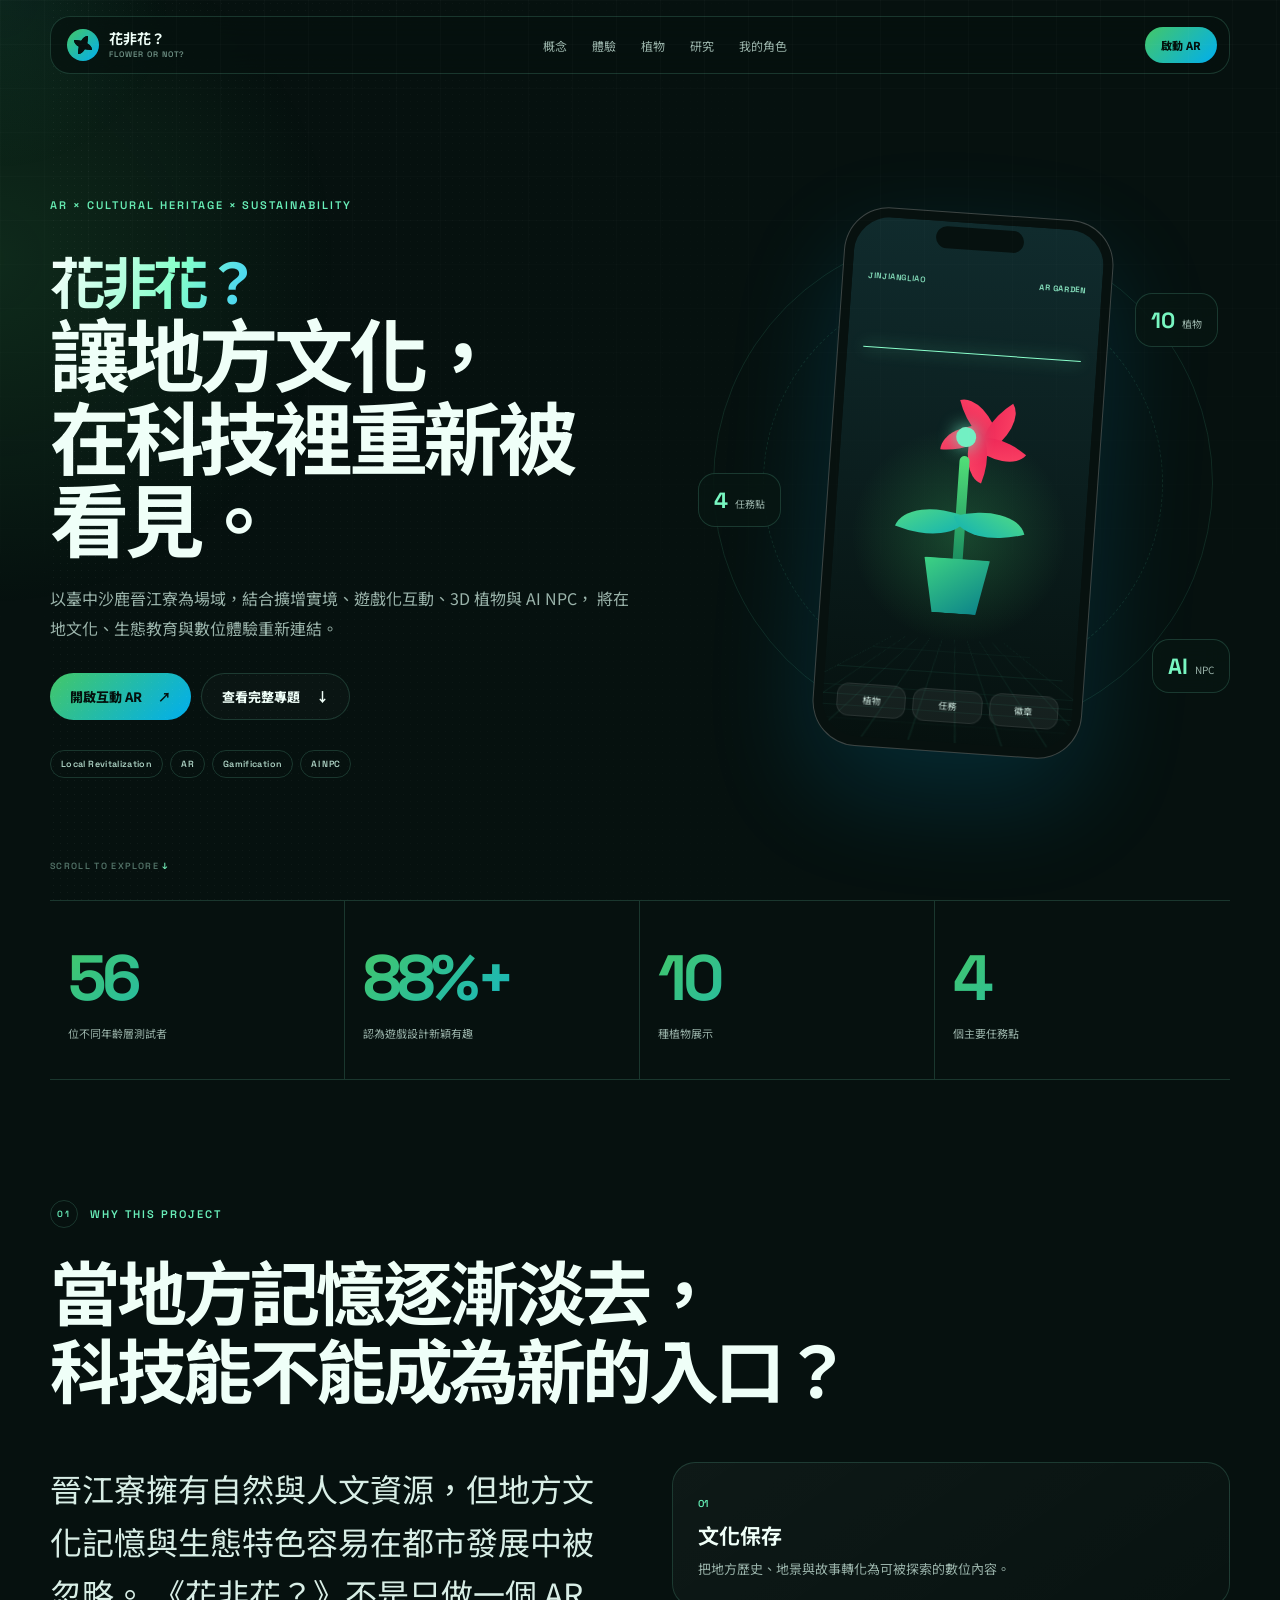
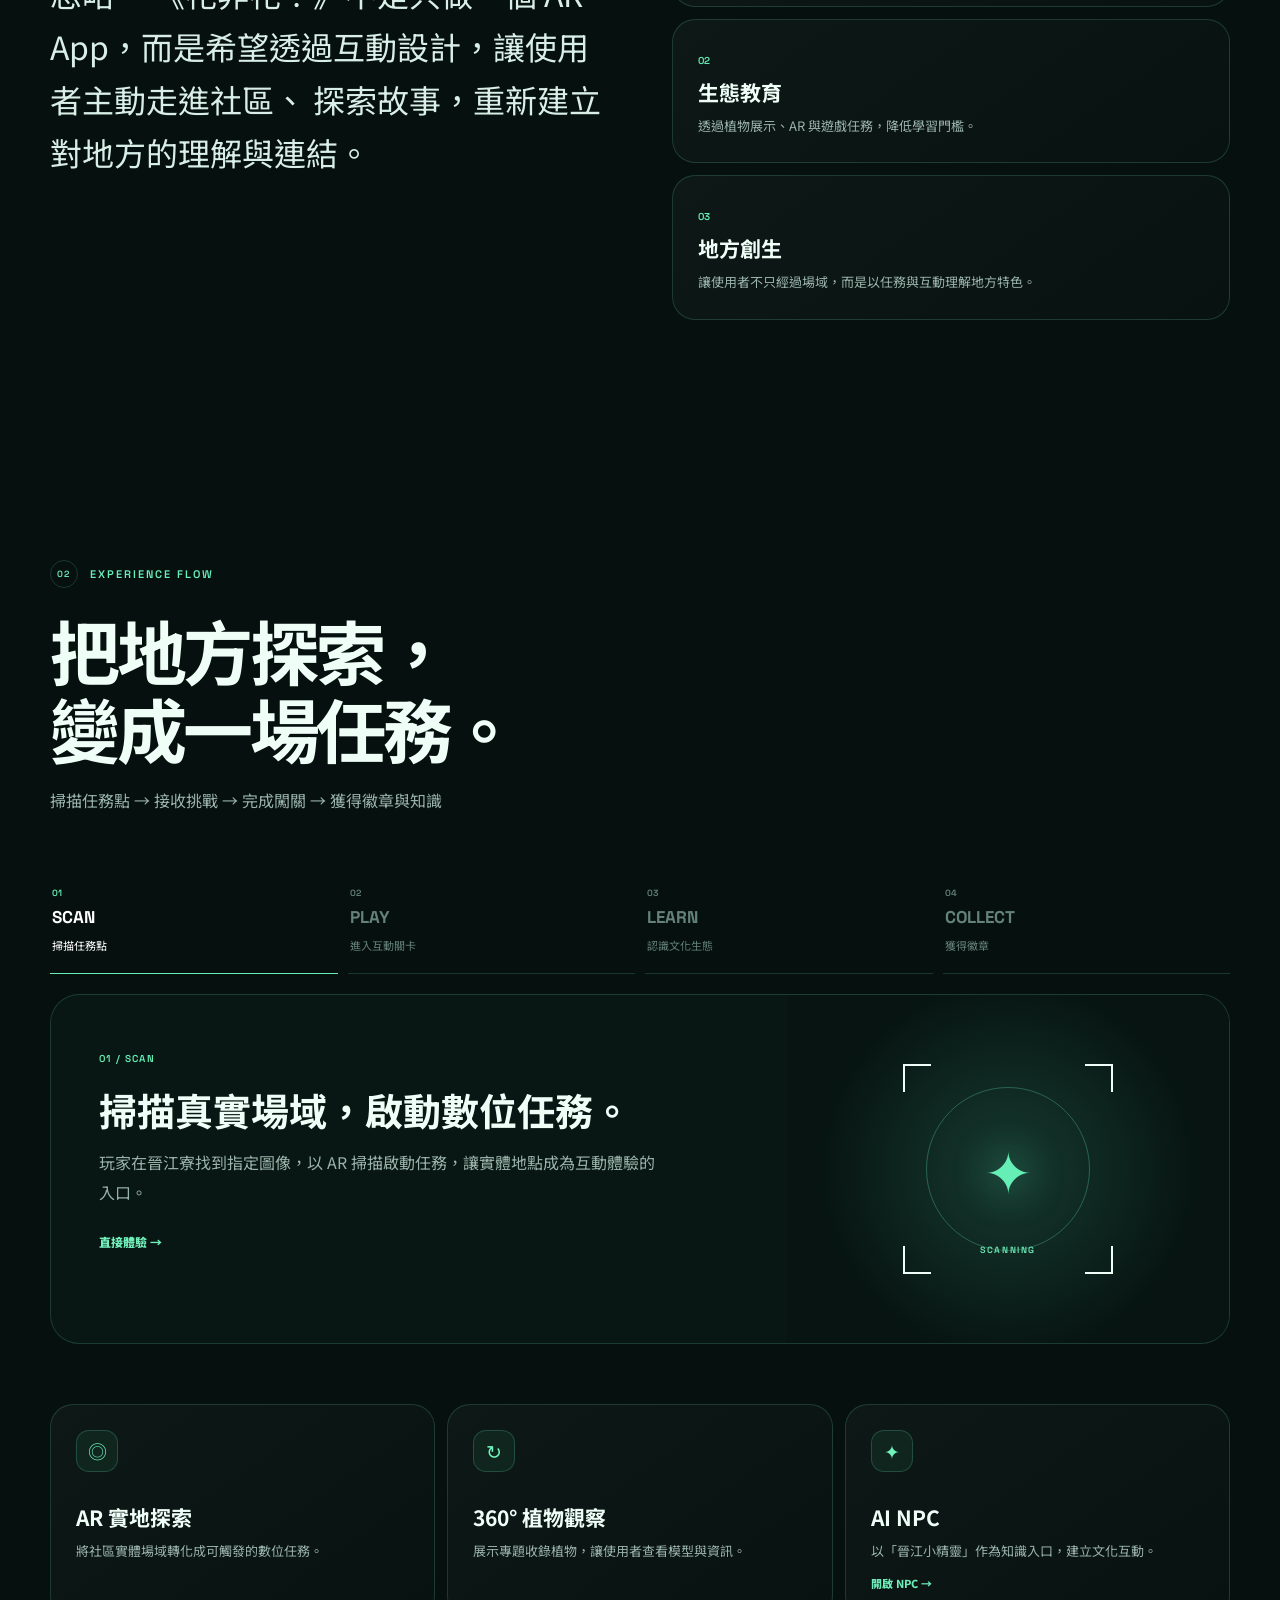
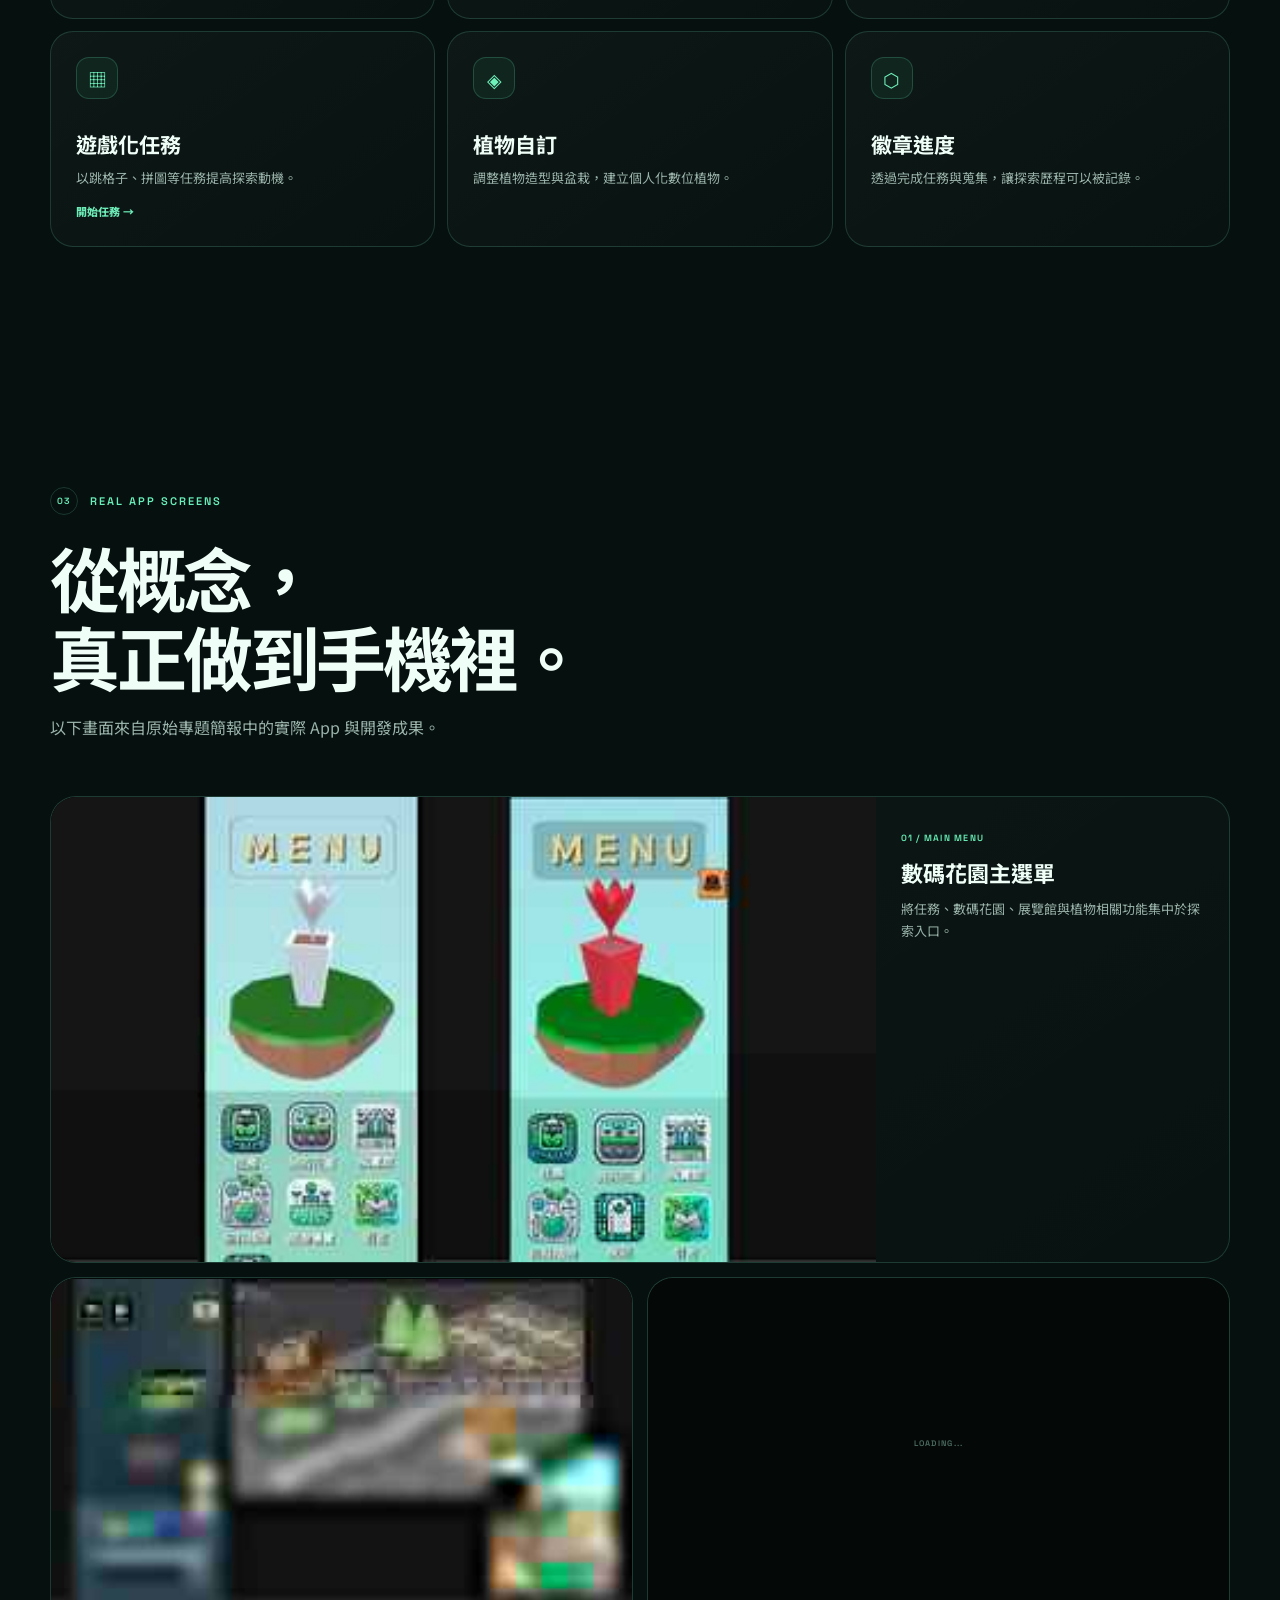
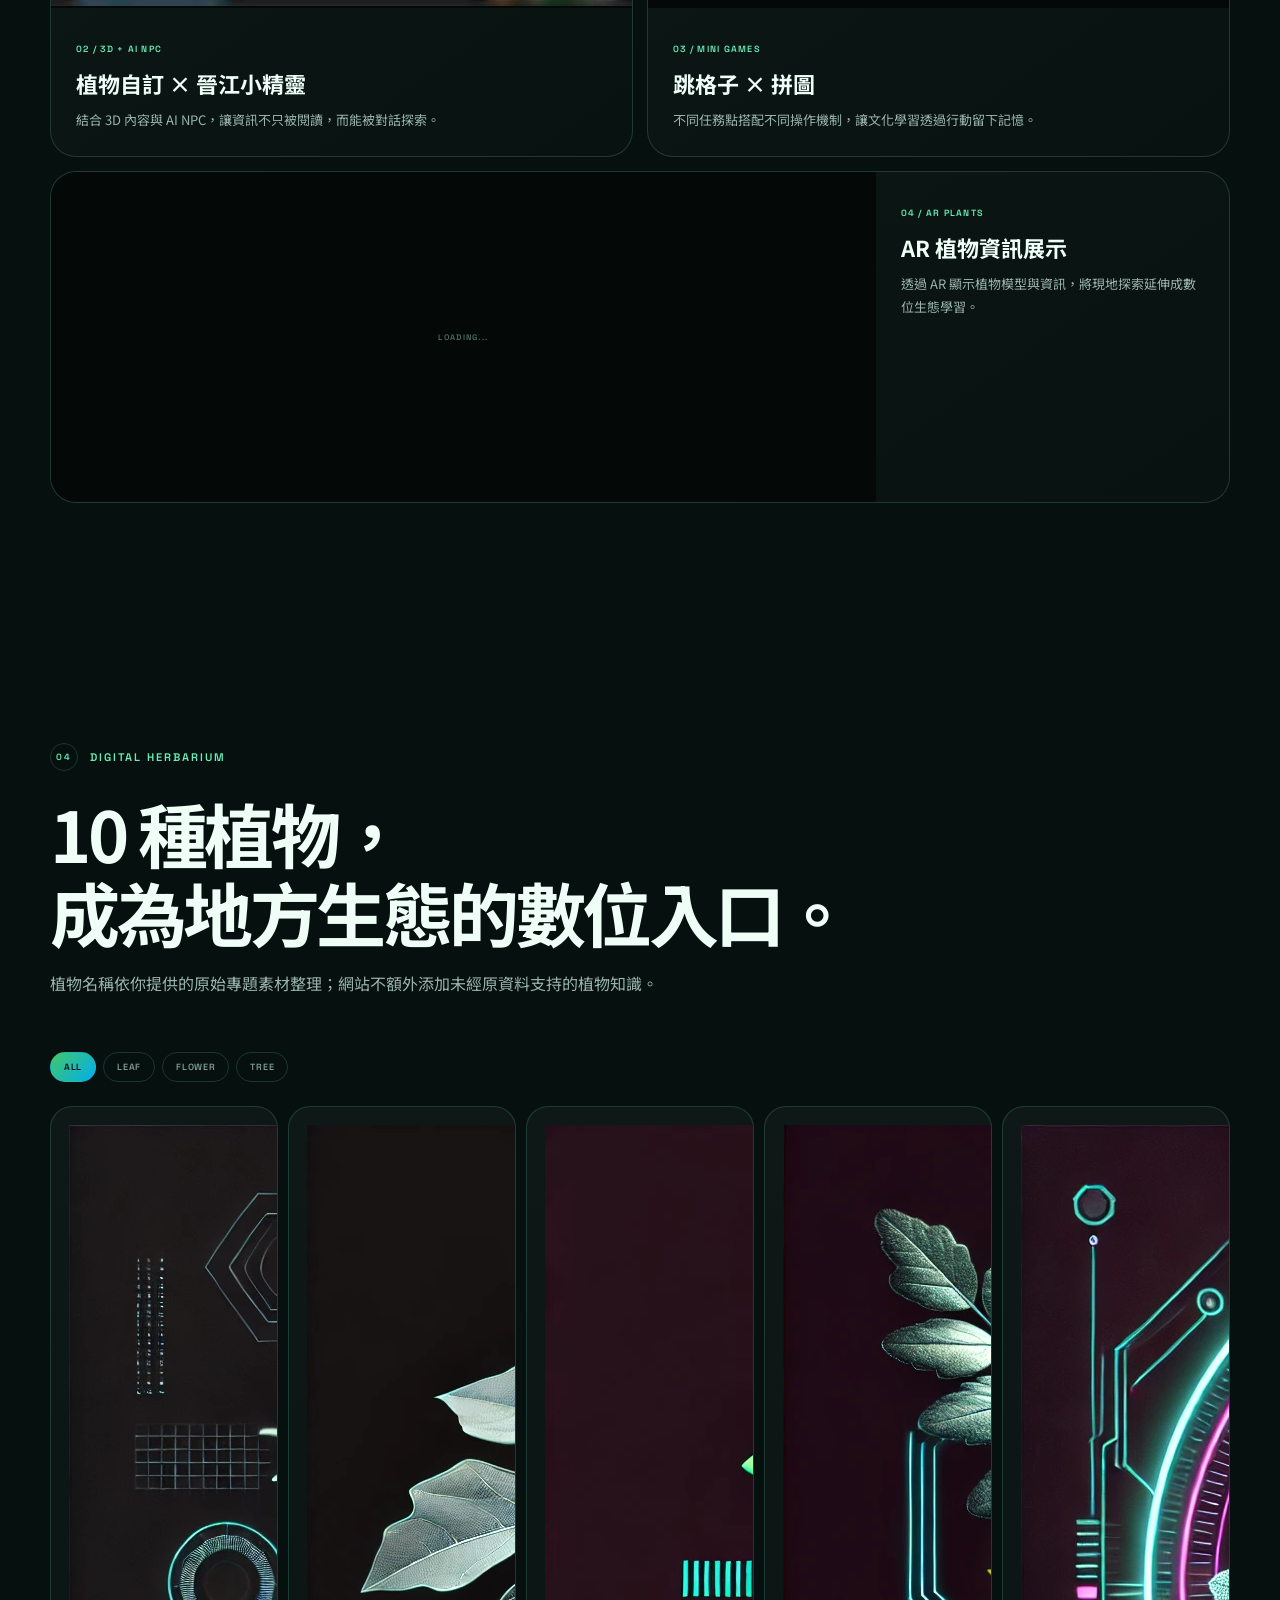
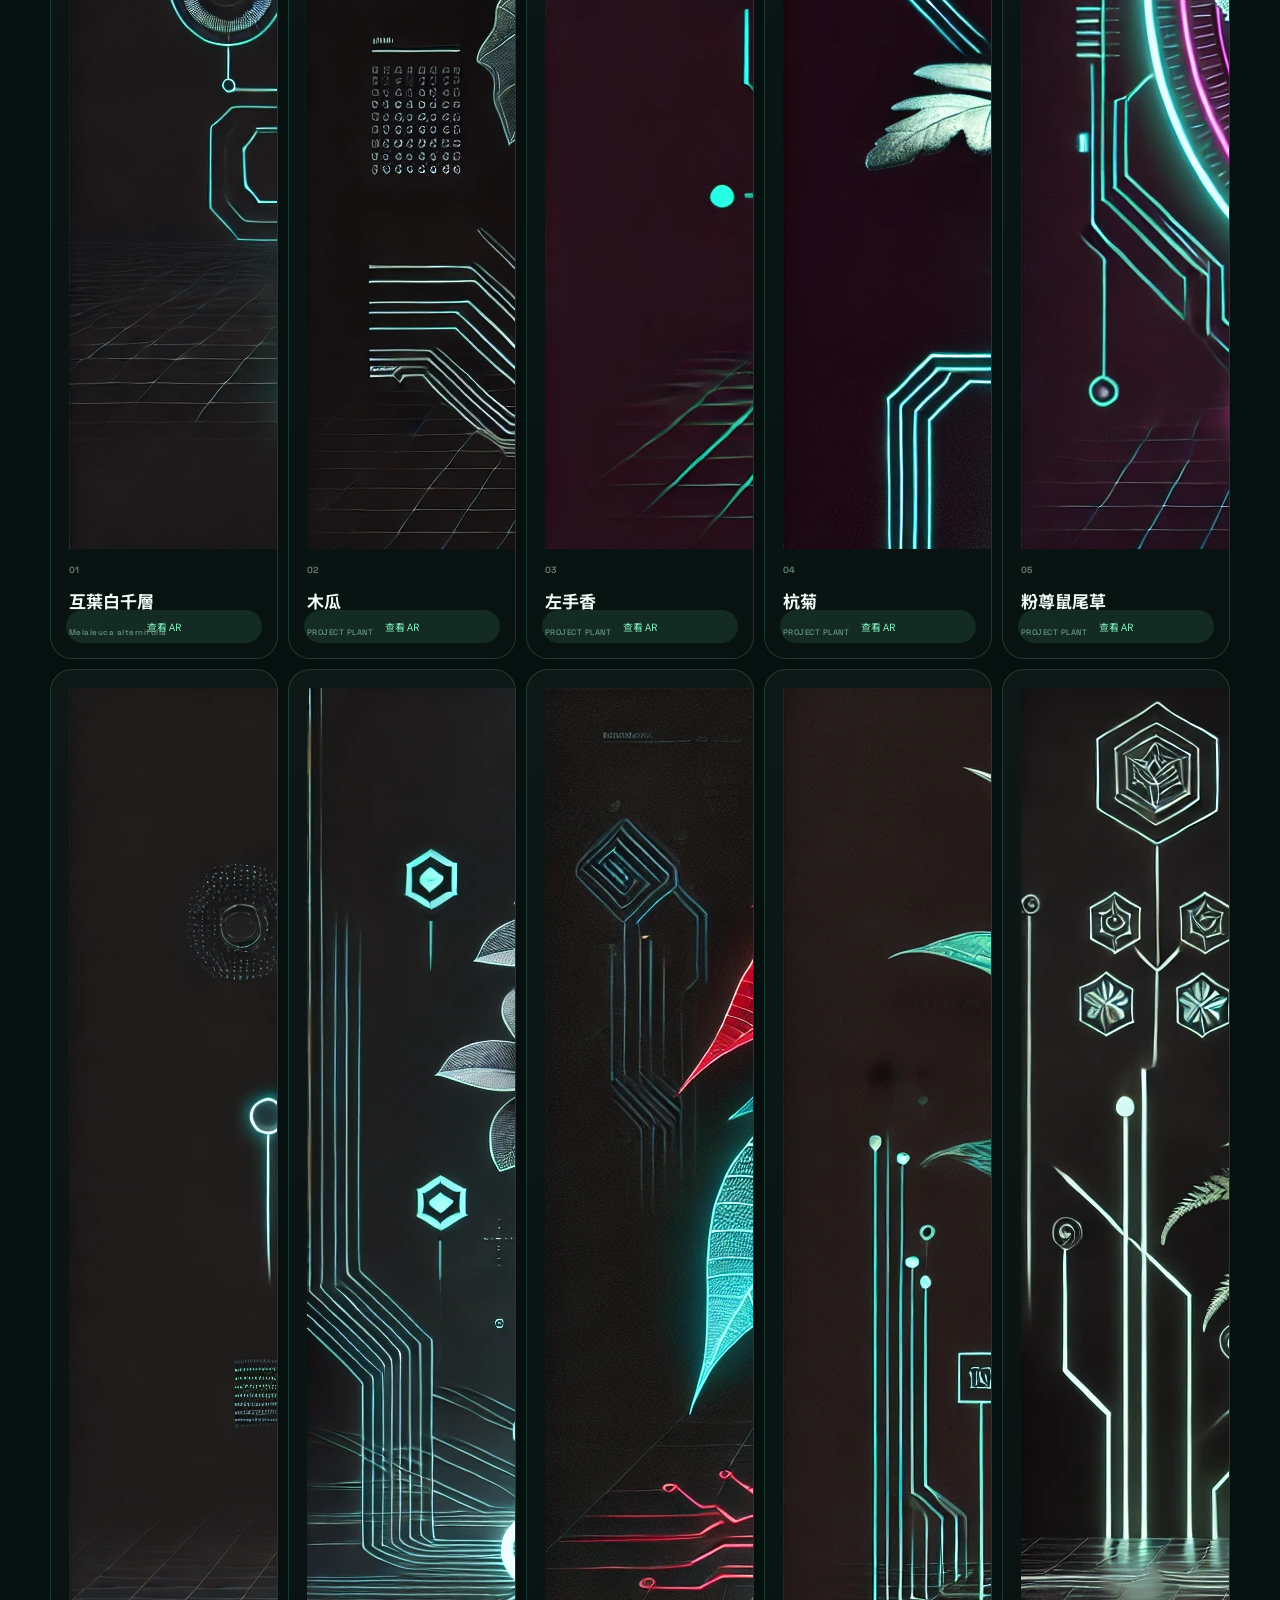
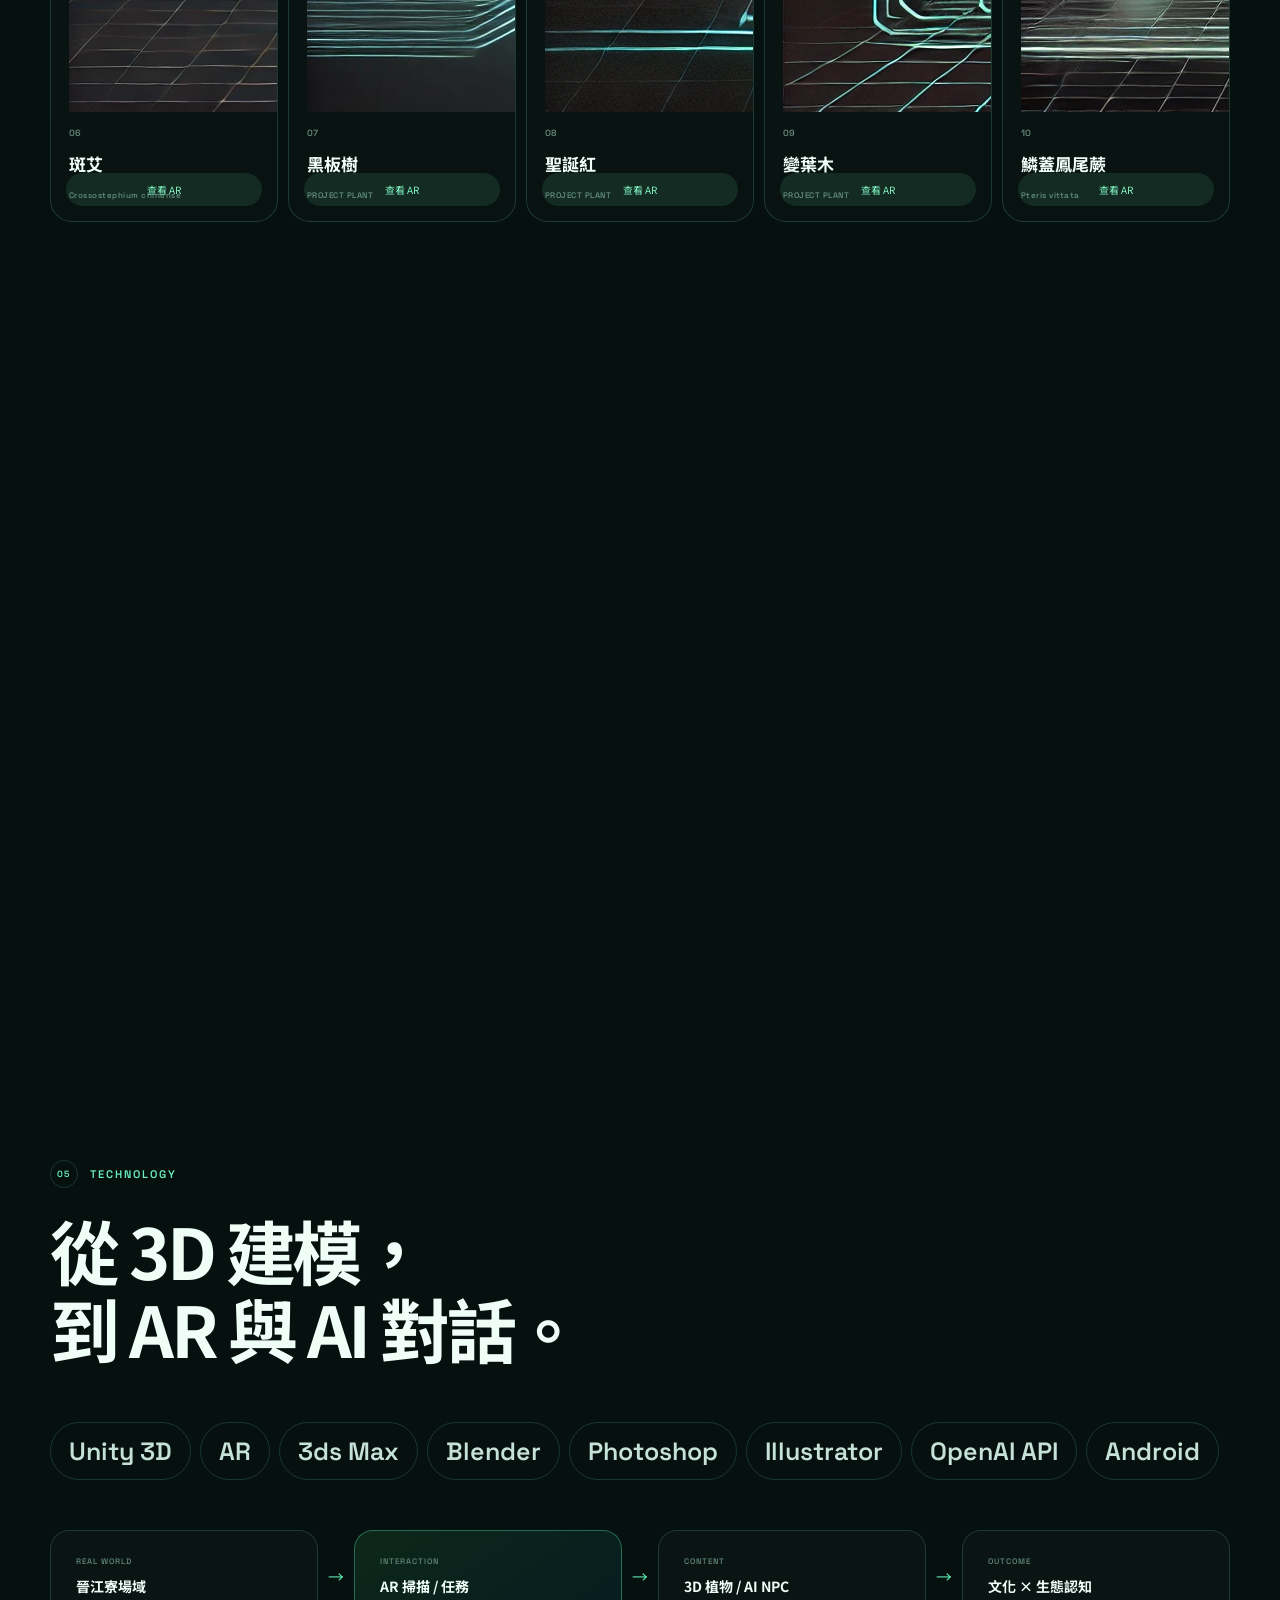
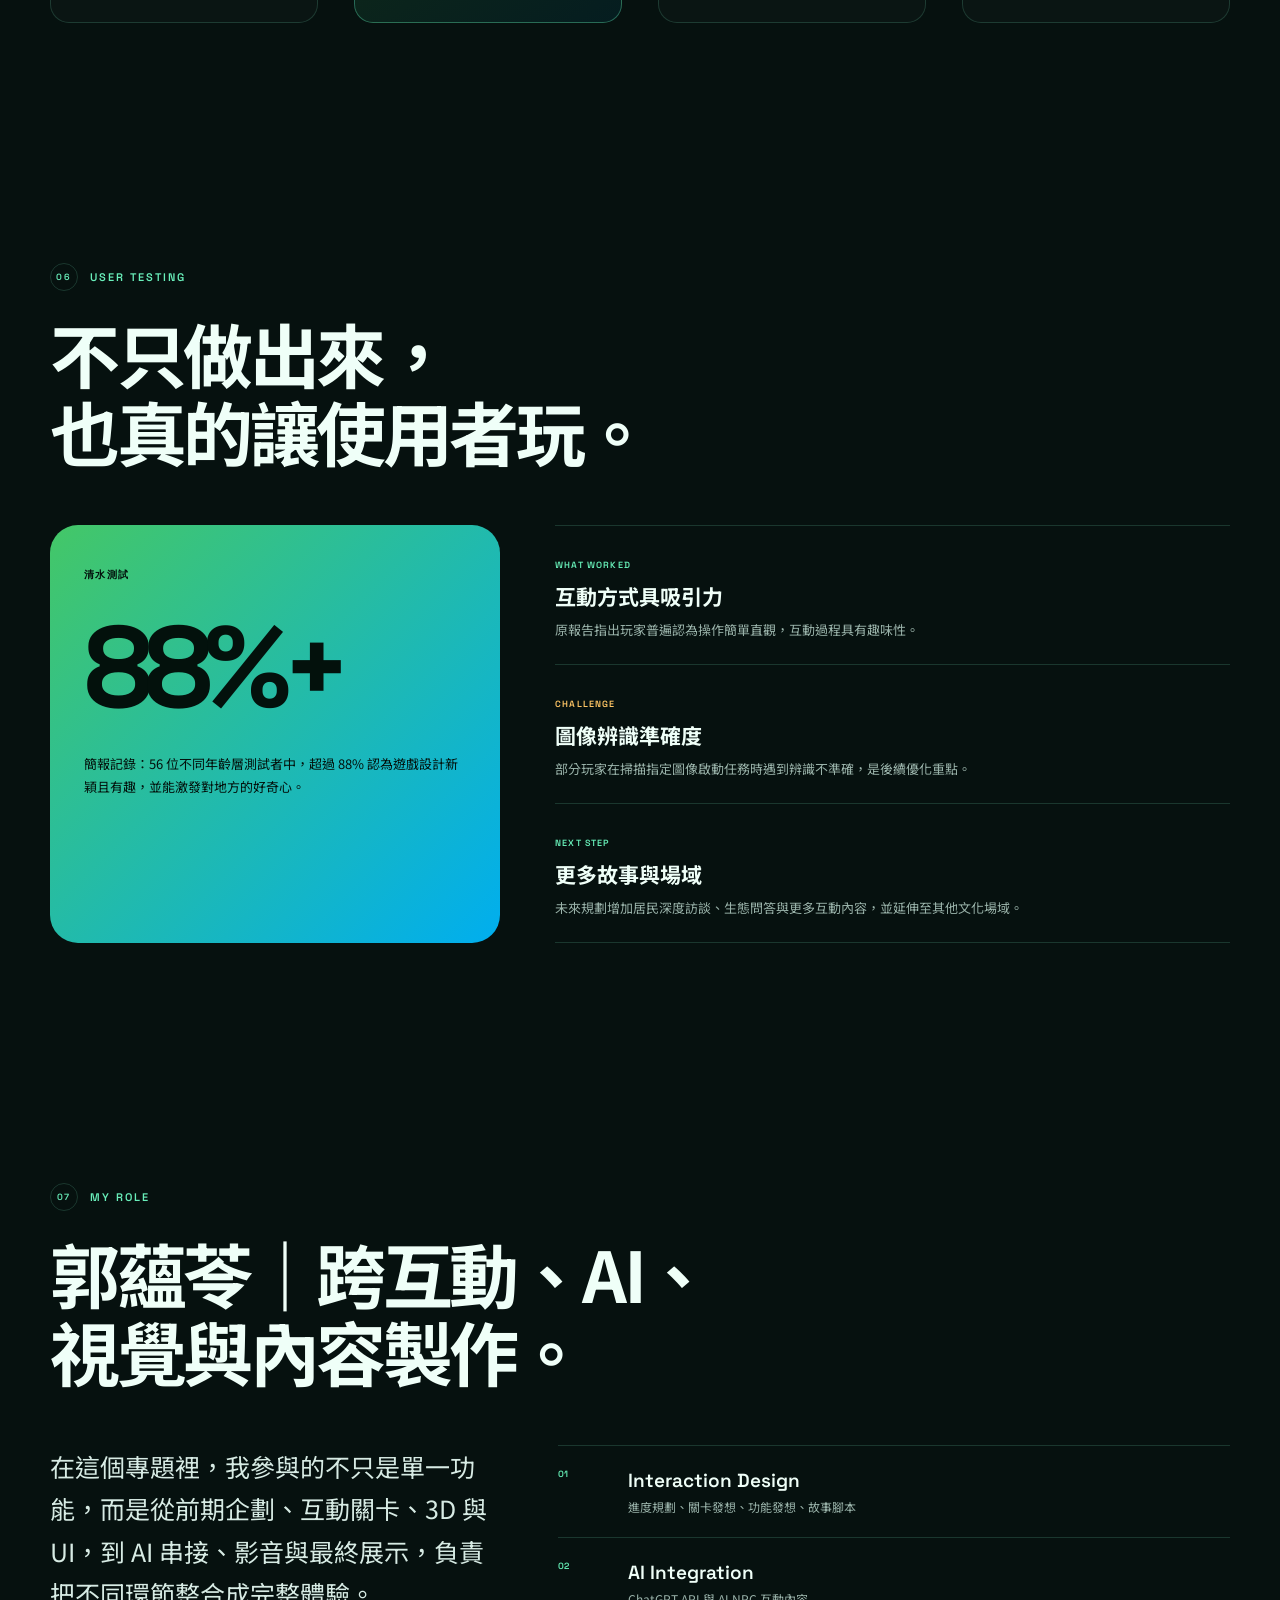
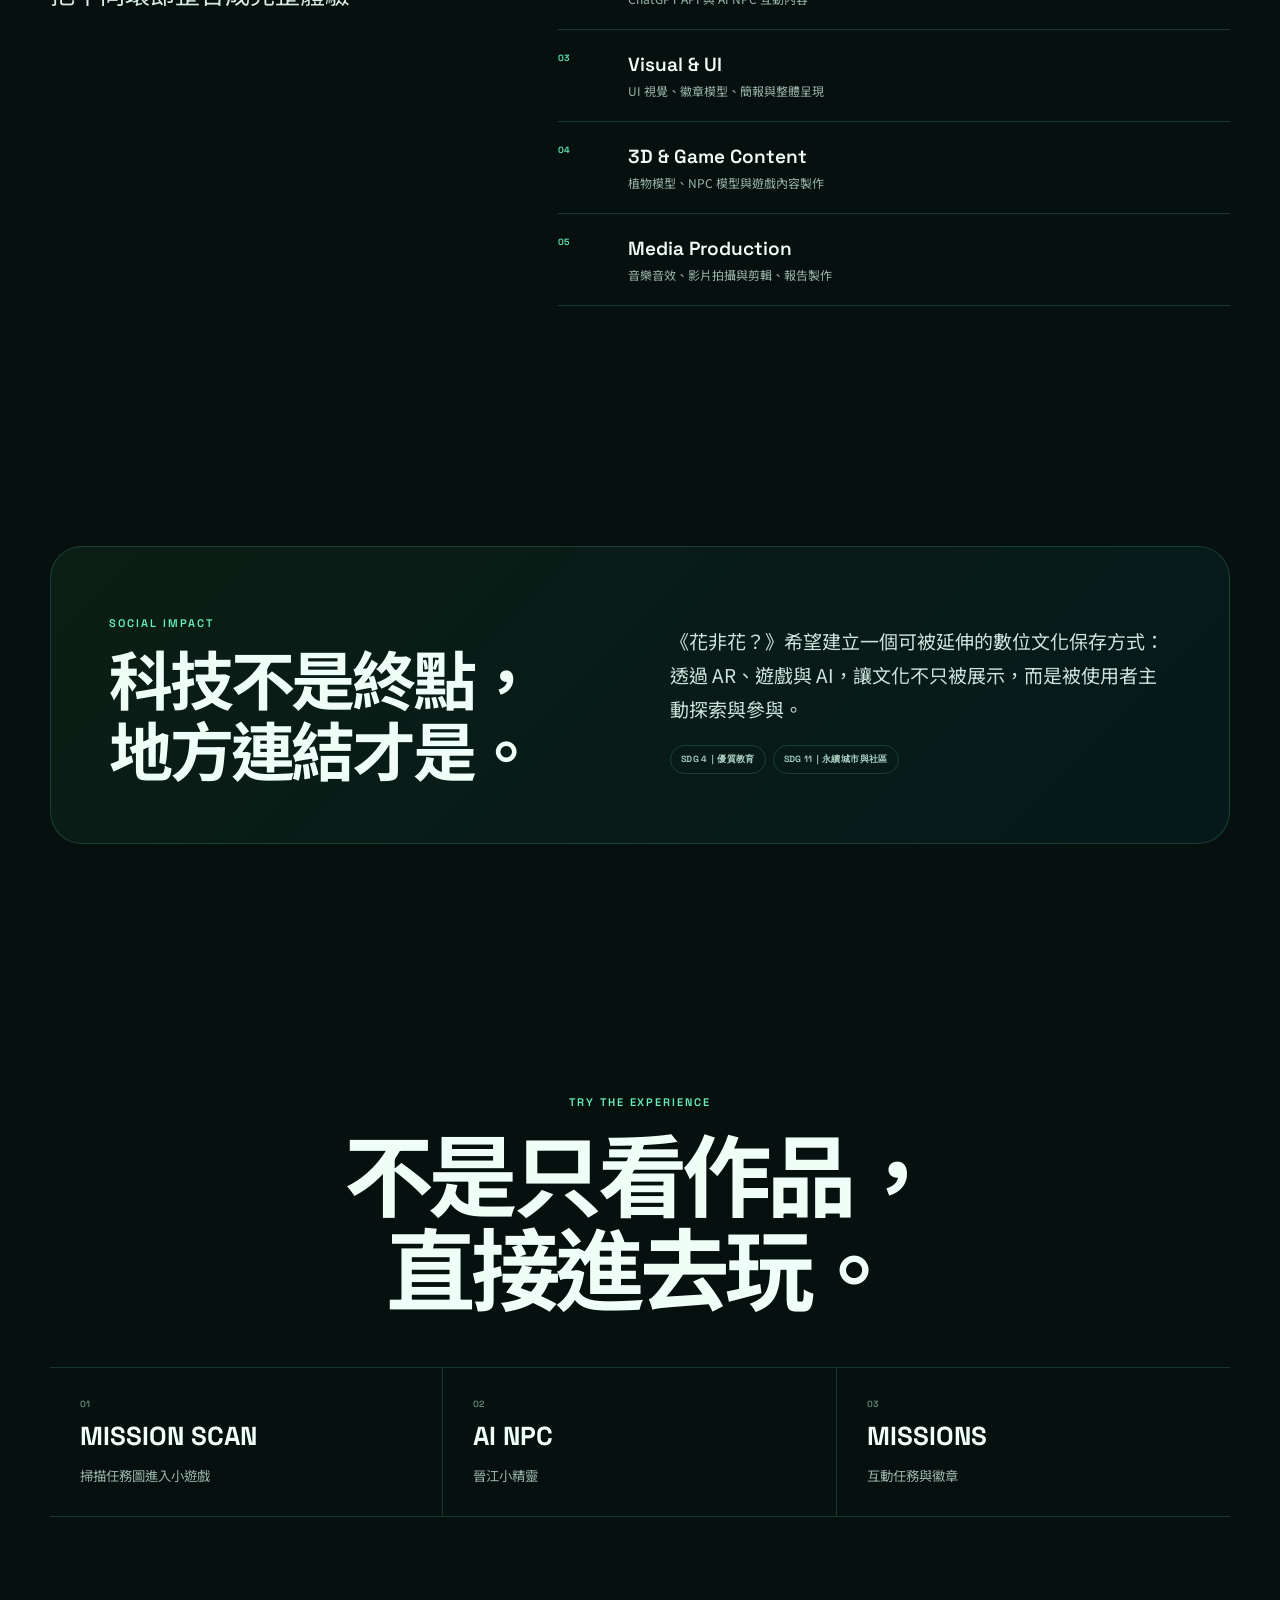
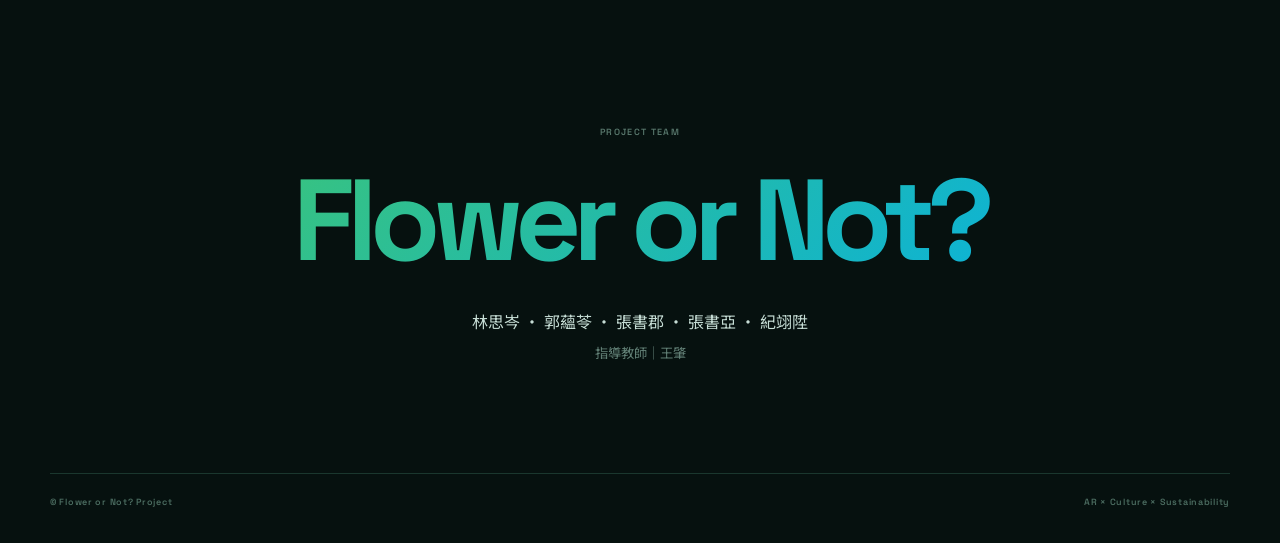
==== commit 225fc3af: "feat: show real plant artwork and scanner entry" ====
--- a/index.html
+++ b/index.html
@@ -200,16 +200,16 @@
       </div>
 
       <div class="plant-grid" id="plantGrid">
-        <article class="plant-card reveal" data-category="leaf" data-name="互葉白千層" data-latin="Melaleuca alternifolia"><div class="plant-symbol p1"><i></i><i></i><i></i></div><span>01</span><h3>互葉白千層</h3><small>Melaleuca alternifolia</small><button>查看 AR</button></article>
-        <article class="plant-card reveal" data-category="tree" data-name="木瓜" data-latin="Papaya"><div class="plant-symbol p2"><i></i><i></i><i></i></div><span>02</span><h3>木瓜</h3><small>PROJECT PLANT</small><button>查看 AR</button></article>
-        <article class="plant-card reveal" data-category="leaf" data-name="左手香" data-latin="Project Plant"><div class="plant-symbol p3"><i></i><i></i><i></i></div><span>03</span><h3>左手香</h3><small>PROJECT PLANT</small><button>查看 AR</button></article>
-        <article class="plant-card reveal" data-category="flower" data-name="杭菊" data-latin="Project Plant"><div class="plant-symbol p4"><i></i><i></i><i></i></div><span>04</span><h3>杭菊</h3><small>PROJECT PLANT</small><button>查看 AR</button></article>
-        <article class="plant-card reveal" data-category="flower" data-name="粉尊鼠尾草" data-latin="Project Plant"><div class="plant-symbol p5"><i></i><i></i><i></i></div><span>05</span><h3>粉尊鼠尾草</h3><small>PROJECT PLANT</small><button>查看 AR</button></article>
-        <article class="plant-card reveal" data-category="leaf" data-name="斑艾" data-latin="Crossostephium chinense"><div class="plant-symbol p6"><i></i><i></i><i></i></div><span>06</span><h3>斑艾</h3><small>Crossostephium chinense</small><button>查看 AR</button></article>
-        <article class="plant-card reveal" data-category="tree" data-name="黑板樹" data-latin="Project Plant"><div class="plant-symbol p7"><i></i><i></i><i></i></div><span>07</span><h3>黑板樹</h3><small>PROJECT PLANT</small><button>查看 AR</button></article>
-        <article class="plant-card reveal" data-category="flower" data-name="聖誕紅" data-latin="Project Plant"><div class="plant-symbol p8"><i></i><i></i><i></i></div><span>08</span><h3>聖誕紅</h3><small>PROJECT PLANT</small><button>查看 AR</button></article>
-        <article class="plant-card reveal" data-category="leaf" data-name="變葉木" data-latin="Project Plant"><div class="plant-symbol p9"><i></i><i></i><i></i></div><span>09</span><h3>變葉木</h3><small>PROJECT PLANT</small><button>查看 AR</button></article>
-        <article class="plant-card reveal" data-category="leaf" data-name="鱗蓋鳳尾蕨" data-latin="Pteris vittata"><div class="plant-symbol p10"><i></i><i></i><i></i></div><span>10</span><h3>鱗蓋鳳尾蕨</h3><small>Pteris vittata</small><button>查看 AR</button></article>
+        <article class="plant-card reveal" data-category="leaf" data-name="互葉白千層" data-latin="Melaleuca alternifolia"><img class="plant-photo" src="assets/影印/互葉白千層 (Melaleuca alternifolia).webp" alt="互葉白千層"><span>01</span><h3>互葉白千層</h3><small>Melaleuca alternifolia</small><button>查看 AR</button></article>
+        <article class="plant-card reveal" data-category="tree" data-name="木瓜" data-latin="Papaya"><img class="plant-photo" src="assets/影印/木瓜.webp" alt="木瓜"><span>02</span><h3>木瓜</h3><small>PROJECT PLANT</small><button>查看 AR</button></article>
+        <article class="plant-card reveal" data-category="leaf" data-name="左手香" data-latin="Project Plant"><img class="plant-photo" src="assets/影印/左手香2.webp" alt="左手香"><span>03</span><h3>左手香</h3><small>PROJECT PLANT</small><button>查看 AR</button></article>
+        <article class="plant-card reveal" data-category="flower" data-name="杭菊" data-latin="Project Plant"><img class="plant-photo" src="assets/影印/杭菊.webp" alt="杭菊"><span>04</span><h3>杭菊</h3><small>PROJECT PLANT</small><button>查看 AR</button></article>
+        <article class="plant-card reveal" data-category="flower" data-name="粉尊鼠尾草" data-latin="Project Plant"><img class="plant-photo" src="assets/影印/粉尊鼠尾草.webp" alt="粉尊鼠尾草"><span>05</span><h3>粉尊鼠尾草</h3><small>PROJECT PLANT</small><button>查看 AR</button></article>
+        <article class="plant-card reveal" data-category="leaf" data-name="斑艾" data-latin="Crossostephium chinense"><img class="plant-photo" src="assets/影印/斑艾 (Crossostephium chinense).webp" alt="斑艾"><span>06</span><h3>斑艾</h3><small>Crossostephium chinense</small><button>查看 AR</button></article>
+        <article class="plant-card reveal" data-category="tree" data-name="黑板樹" data-latin="Project Plant"><img class="plant-photo" src="assets/影印/黑板樹.webp" alt="黑板樹"><span>07</span><h3>黑板樹</h3><small>PROJECT PLANT</small><button>查看 AR</button></article>
+        <article class="plant-card reveal" data-category="flower" data-name="聖誕紅" data-latin="Project Plant"><img class="plant-photo" src="assets/影印/聖誕紅.webp" alt="聖誕紅"><span>08</span><h3>聖誕紅</h3><small>PROJECT PLANT</small><button>查看 AR</button></article>
+        <article class="plant-card reveal" data-category="leaf" data-name="變葉木" data-latin="Project Plant"><img class="plant-photo" src="assets/影印/變葉木.webp" alt="變葉木"><span>09</span><h3>變葉木</h3><small>PROJECT PLANT</small><button>查看 AR</button></article>
+        <article class="plant-card reveal" data-category="leaf" data-name="鱗蓋鳳尾蕨" data-latin="Pteris vittata"><img class="plant-photo" src="assets/影印/鱗蓋鳳尾蕨 (Pteris vittata).webp" alt="鱗蓋鳳尾蕨"><span>10</span><h3>鱗蓋鳳尾蕨</h3><small>Pteris vittata</small><button>查看 AR</button></article>
       </div>
     </section>
 
@@ -293,7 +293,7 @@
       <p class="kicker reveal">TRY THE EXPERIENCE</p>
       <h2 class="reveal">不是只看作品，<br>直接進去玩。</h2>
       <div class="final-links reveal">
-        <a href="ar.html"><span>01</span><b>AR GARDEN</b><small>相機植物互動</small></a>
+        <a href="scan.html"><span>01</span><b>MISSION SCAN</b><small>掃描任務圖進入小遊戲</small></a>
         <a href="npc.html"><span>02</span><b>AI NPC</b><small>晉江小精靈</small></a>
         <a href="missions.html"><span>03</span><b>MISSIONS</b><small>互動任務與徽章</small></a>
       </div>
--- a/style.css
+++ b/style.css
@@ -1,195 +1 @@
-:root{
-  --green:#44C767;
-  --cyan:#00AEEF;
-  --ink:#06110f;
-  --panel:#0b1916;
-  --panel2:#10231e;
-  --text:#effff8;
-  --muted:#9db5ad;
-  --line:rgba(139,255,215,.17);
-  --grad:linear-gradient(135deg,var(--green),var(--cyan));
-}
-*{box-sizing:border-box}
-html{scroll-behavior:smooth}
-body{
-  margin:0;
-  font-family:"Noto Sans TC",sans-serif;
-  background:
-    radial-gradient(circle at 15% 10%,rgba(68,199,103,.09),transparent 25%),
-    radial-gradient(circle at 85% 30%,rgba(0,174,239,.08),transparent 28%),
-    var(--ink);
-  color:var(--text);
-  overflow-x:hidden;
-}
-body::before{
-  content:"";position:fixed;inset:0;pointer-events:none;z-index:100;
-  background-image:linear-gradient(rgba(255,255,255,.018) 1px,transparent 1px),linear-gradient(90deg,rgba(255,255,255,.018) 1px,transparent 1px);
-  background-size:42px 42px;
-  mask-image:linear-gradient(to bottom,black,transparent 85%);
-}
-a{color:inherit;text-decoration:none}
-button{font:inherit}
-.nav{
-  position:fixed;top:18px;left:50%;transform:translateX(-50%);z-index:50;
-  width:min(1180px,calc(100% - 32px));
-  display:flex;align-items:center;justify-content:space-between;
-  padding:14px 18px;
-  border:1px solid var(--line);border-radius:18px;
-  background:rgba(6,17,15,.68);backdrop-filter:blur(18px);
-}
-.brand{display:flex;gap:10px;align-items:center;font:700 14px "Space Grotesk";letter-spacing:.08em}
-.brand-mark{width:28px;height:28px;border-radius:50%;display:grid;place-items:center;background:var(--grad);color:#04100d}
-.nav nav{display:flex;gap:26px;font-size:13px;color:var(--muted)}
-.nav nav a:hover{color:#fff}
-.menu-btn{display:none;background:none;border:0;color:#fff;font-size:22px}
-.section{width:min(1180px,calc(100% - 40px));margin:auto;padding:120px 0}
-.hero{min-height:100vh;display:grid;align-content:center;padding-top:130px;position:relative}
-.hero-grid{display:grid;grid-template-columns:1.05fr .95fr;gap:70px;align-items:center}
-.eyebrow{font:600 12px "Space Grotesk";letter-spacing:.19em;color:#6ef1bd;margin:0 0 18px}
-.hero h1{font:900 clamp(76px,10vw,144px)/.86 "Noto Sans TC";margin:0;letter-spacing:-.07em;
-  background:linear-gradient(120deg,#fff 20%,#9fffd1 55%,#37c8ff);-webkit-background-clip:text;color:transparent}
-.hero h2{font-size:clamp(24px,3vw,40px);line-height:1.25;margin:28px 0 16px}
-.hero-text{max-width:660px;color:var(--muted);line-height:1.9;font-size:16px}
-.hero-actions{display:flex;gap:12px;margin:34px 0}
-.btn{display:inline-flex;align-items:center;justify-content:center;padding:13px 22px;border-radius:999px;border:1px solid var(--line);font-weight:700;font-size:14px;transition:.25s}
-.btn.primary{background:var(--grad);color:#04100d;border:0}
-.btn:hover{transform:translateY(-2px);box-shadow:0 8px 30px rgba(0,174,239,.12)}
-.hero-tags{display:flex;gap:8px;flex-wrap:wrap}
-.hero-tags span,.sdgs span{border:1px solid var(--line);border-radius:999px;padding:8px 12px;color:#b7d8cc;font-size:11px;letter-spacing:.04em}
-.hero-visual{height:620px;position:relative;display:grid;place-items:center}
-.phone{
-  width:290px;height:570px;border:1px solid rgba(255,255,255,.22);border-radius:48px;padding:10px;background:#09120f;
-  box-shadow:0 40px 120px rgba(0,174,239,.18);position:relative;z-index:4;transform:rotate(5deg)
-}
-.phone-top{position:absolute;width:95px;height:24px;top:16px;left:50%;transform:translateX(-50%);background:#06110f;border-radius:20px;z-index:6}
-.phone-screen{
-  overflow:hidden;position:relative;width:100%;height:100%;border-radius:38px;
-  background:radial-gradient(circle at 50% 70%,rgba(68,199,103,.35),transparent 32%),linear-gradient(180deg,#112b30,#071410 65%)
-}
-.ar-label{position:absolute;top:62px;left:18px;font:500 9px "Space Grotesk";letter-spacing:.13em;color:#9feecb}
-.island{width:200px;height:120px;background:linear-gradient(#3a7d50,#204d34);border-radius:50%;position:absolute;left:35px;top:240px;box-shadow:0 24px 0 #372b22,0 40px 40px rgba(0,0,0,.4)}
-.plant{position:absolute;left:50%;bottom:70px;transform:translateX(-50%);width:100px;height:150px}
-.stem{position:absolute;width:8px;height:90px;background:#4ebf67;left:47px;bottom:0;border-radius:8px}
-.leaf{position:absolute;width:54px;height:30px;background:linear-gradient(135deg,#60e87c,#00aabf);border-radius:100% 0 100% 0;transform-origin:bottom right}
-.l1{left:2px;top:68px;transform:rotate(20deg)} .l2{right:2px;top:53px;transform:scaleX(-1) rotate(28deg)}
-.l3{left:12px;top:27px;transform:rotate(30deg)} .l4{right:14px;top:8px;transform:scaleX(-1) rotate(34deg)}
-.scan-line{height:1px;position:absolute;left:18px;right:18px;top:150px;background:#7cffc4;box-shadow:0 0 14px #5effb4;animation:scan 3s infinite ease-in-out}
-.phone-ui{position:absolute;bottom:24px;left:18px;right:18px;display:flex;gap:8px}
-.phone-ui button{flex:1;border:1px solid rgba(255,255,255,.13);background:rgba(255,255,255,.07);color:#dff9ee;padding:11px 4px;border-radius:14px;font-size:11px}
-.orb{position:absolute;border-radius:50%;filter:blur(2px)}
-.orb-a{width:420px;height:420px;background:radial-gradient(circle,rgba(68,199,103,.2),transparent 68%);top:70px}
-.orb-b{width:370px;height:370px;background:radial-gradient(circle,rgba(0,174,239,.18),transparent 68%);bottom:20px;right:-30px}
-.float-card{position:absolute;z-index:8;background:rgba(11,25,22,.72);backdrop-filter:blur(14px);border:1px solid var(--line);border-radius:18px;padding:14px 17px;display:flex;align-items:baseline;gap:8px}
-.float-card b{font:700 24px "Space Grotesk";color:#7fffc4}.float-card span{font-size:11px;color:var(--muted)}
-.card-1{top:130px;right:20px}.card-2{left:10px;top:300px}.card-3{right:0;bottom:110px}
-.scroll-hint{position:absolute;bottom:24px;font:500 10px "Space Grotesk";letter-spacing:.16em;color:#64877c}
-.section-head{max-width:760px;margin-bottom:58px}
-.section-head h2{font-size:clamp(36px,5vw,68px);letter-spacing:-.045em;line-height:1.12;margin:0 0 18px}
-.section-head>p:last-child{color:var(--muted);line-height:1.8}
-.intro-grid{display:grid;grid-template-columns:1fr 1fr;gap:60px}
-.large-copy p{font-size:clamp(22px,2.5vw,34px);line-height:1.65;margin:0;color:#d8eee6}
-.value-cards{display:grid;gap:14px}
-.value-card,.feature,.finding{border:1px solid var(--line);background:linear-gradient(145deg,rgba(255,255,255,.035),rgba(255,255,255,.012));border-radius:24px;padding:26px}
-.value-card span{font:600 11px "Space Grotesk";color:#65efb6}.value-card h3{font-size:22px;margin:8px 0}.value-card p,.feature p,.finding p{margin:0;color:var(--muted);line-height:1.75;font-size:14px}
-.journey{display:flex;align-items:center;gap:10px;margin:60px 0 28px}
-.journey-step{flex:1;text-align:left;background:transparent;color:var(--muted);border:0;border-bottom:1px solid var(--line);padding:18px 2px;cursor:pointer;transition:.25s}
-.journey-step b{display:block;font:500 11px "Space Grotesk";color:#527267}
-.journey-step span{display:block;font:700 18px "Space Grotesk";margin:8px 0 3px}
-.journey-step small{font-size:12px}
-.journey-step.active,.journey-step:hover{color:#fff;border-color:#67edbc}.journey-step.active b{color:#67edbc}
-.line{width:18px;height:1px;background:var(--line)}
-.journey-panel{display:grid;grid-template-columns:1.2fr .8fr;min-height:380px;border-radius:30px;border:1px solid var(--line);overflow:hidden;background:#091813;margin-bottom:70px}
-.journey-panel>div:first-child{padding:54px}
-.panel-no{font:700 13px "Space Grotesk";color:#5debad}
-.journey-panel h3{font-size:42px;margin:20px 0 14px}.journey-panel p:last-child{color:var(--muted);line-height:1.9;max-width:560px}
-.mini-phone{display:grid;place-items:center;background:radial-gradient(circle,#194234,#0a1713 70%)}
-.scan-box{width:220px;height:220px;border:1px solid #5ff7b2;position:relative;display:grid;place-items:center}
-.scan-box span{font:500 10px "Space Grotesk";letter-spacing:.14em;color:#7dffbf}
-.scan-box i{position:absolute;width:24px;height:24px;border-color:#fff}
-.scan-box i:nth-child(1){left:-2px;top:-2px;border-left:3px solid;border-top:3px solid}
-.scan-box i:nth-child(2){right:-2px;top:-2px;border-right:3px solid;border-top:3px solid}
-.scan-box i:nth-child(3){left:-2px;bottom:-2px;border-left:3px solid;border-bottom:3px solid}
-.scan-box i:nth-child(4){right:-2px;bottom:-2px;border-right:3px solid;border-bottom:3px solid}
-.feature-grid{display:grid;grid-template-columns:repeat(3,1fr);gap:14px}
-.feature{min-height:220px;transition:.25s}.feature:hover{transform:translateY(-5px);border-color:rgba(96,246,185,.45)}
-.feature-icon{width:44px;height:44px;border-radius:14px;background:rgba(75,238,168,.08);border:1px solid rgba(75,238,168,.18);display:grid;place-items:center;color:#7bffc3;font-size:20px}
-.feature h3{font-size:20px;margin:34px 0 9px}
-.visual-grid{display:grid;grid-template-columns:1.1fr .9fr;gap:60px;align-items:center}
-.palette-card{display:grid;grid-template-columns:1fr 1fr;border-radius:28px;overflow:hidden;border:1px solid var(--line)}
-.swatch{height:230px;padding:22px;display:flex;align-items:flex-end;font:600 12px "Space Grotesk"}
-.green{background:#44C767;color:#052110}.cyan{background:#00AEEF;color:#02151c}.dark{background:#071411}.light{background:#F2FFF9;color:#0b1713}
-.visual-copy{font-size:24px;line-height:1.7;color:#d5ebe2}
-.tech-cloud{display:flex;gap:12px;flex-wrap:wrap;margin-bottom:65px}
-.tech-cloud span{font:600 clamp(18px,2.5vw,34px) "Space Grotesk";border:1px solid var(--line);padding:14px 20px;border-radius:999px;color:#cae6dc}
-.architecture{display:grid;grid-template-columns:1fr auto 1fr auto 1fr auto 1fr;align-items:center;gap:12px}
-.arch-node{padding:28px;border:1px solid var(--line);border-radius:20px;background:rgba(255,255,255,.02)}
-.arch-node small{display:block;font:600 10px "Space Grotesk";color:#628378;margin-bottom:8px}.arch-node strong{font-size:16px}
-.arch-node.highlight{background:linear-gradient(145deg,rgba(68,199,103,.13),rgba(0,174,239,.09));border-color:rgba(85,239,186,.36)}
-.arch-arrow{color:#5eeeb4}
-.role-layout{display:grid;grid-template-columns:.8fr 1.2fr;gap:70px}
-.role-intro p{font-size:26px;line-height:1.7;color:#d2e7df;margin:0}
-.role-list{border-top:1px solid var(--line)}
-.role-item{display:grid;grid-template-columns:60px 1fr;gap:20px;border-bottom:1px solid var(--line);padding:24px 0}
-.role-item>span{font:600 11px "Space Grotesk";color:#68eeb8}.role-item h3{font:600 21px "Space Grotesk";margin:0 0 8px}.role-item p{margin:0;color:var(--muted);font-size:13px}
-.stats{display:grid;grid-template-columns:repeat(4,1fr);border-top:1px solid var(--line);border-bottom:1px solid var(--line);margin-bottom:50px}
-.stat{padding:42px 20px;border-right:1px solid var(--line)}.stat:last-child{border-right:0}
-.stat strong{display:block;font:700 clamp(48px,6vw,82px) "Space Grotesk";letter-spacing:-.06em;background:var(--grad);-webkit-background-clip:text;color:transparent}
-.stat span{font-size:12px;color:var(--muted)}
-.finding-grid{display:grid;grid-template-columns:repeat(3,1fr);gap:14px}
-.finding span{font:600 10px "Space Grotesk";letter-spacing:.14em;color:#66f1b9}.finding h3{font-size:23px;margin:18px 0 9px}
-.finding.warn span{color:#ffc76b}.finding.warn{border-color:rgba(255,196,93,.18)}
-.impact-card{border:1px solid var(--line);border-radius:34px;padding:60px;display:grid;grid-template-columns:1fr 1fr;gap:70px;background:linear-gradient(135deg,rgba(68,199,103,.08),rgba(0,174,239,.055))}
-.impact-card h2{font-size:clamp(42px,5vw,70px);line-height:1.12;margin:0}.impact-copy>p{font-size:20px;color:#cfe5dd;line-height:1.8}
-.sdgs{display:flex;gap:8px;flex-wrap:wrap;margin-top:28px}
-.credits{text-align:center;padding-bottom:90px}.credits h2{font:700 clamp(60px,10vw,130px) "Space Grotesk";letter-spacing:-.07em;margin:10px 0;background:var(--grad);-webkit-background-clip:text;color:transparent}
-.team{font-size:18px;color:#c5ded5}.advisor{color:var(--muted);margin-bottom:35px}
-footer{width:min(1180px,calc(100% - 40px));margin:auto;padding:24px 0 34px;border-top:1px solid var(--line);display:flex;justify-content:space-between;color:#527267;font:500 10px "Space Grotesk";letter-spacing:.08em}
-.cursor-glow{position:fixed;width:320px;height:320px;border-radius:50%;background:radial-gradient(circle,rgba(61,225,165,.08),transparent 65%);pointer-events:none;z-index:-1;transform:translate(-50%,-50%)}
-.reveal{opacity:0;transform:translateY(24px);transition:opacity .75s ease,transform .75s ease}.reveal.visible{opacity:1;transform:none}
-@keyframes scan{0%,100%{transform:translateY(0)}50%{transform:translateY(260px)}}
-@media(max-width:900px){
-  .nav nav{display:none}.nav.open nav{display:flex;position:absolute;top:68px;left:0;right:0;flex-direction:column;padding:20px;background:#091613;border:1px solid var(--line);border-radius:18px}
-  .menu-btn{display:block}.hero-grid,.intro-grid,.visual-grid,.role-layout,.impact-card{grid-template-columns:1fr}
-  .hero-visual{height:520px}.feature-grid{grid-template-columns:1fr 1fr}.stats{grid-template-columns:1fr 1fr}.finding-grid{grid-template-columns:1fr}
-  .architecture{grid-template-columns:1fr}.arch-arrow{transform:rotate(90deg);justify-self:center}.journey-panel{grid-template-columns:1fr}.mini-phone{min-height:320px}
-}
-@media(max-width:600px){
-  .section{width:min(100% - 28px,1180px);padding:88px 0}.hero{padding-top:120px}.hero h1{font-size:74px}
-  .hero-actions{flex-direction:column}.hero-visual{height:460px}.phone{width:220px;height:430px;border-radius:38px}.phone-screen{border-radius:30px}.island{width:155px;height:90px;left:23px;top:190px}
-  .plant{transform:translateX(-50%) scale(.8);bottom:50px}.scan-line{top:115px;animation:none}.float-card{padding:9px 12px}.card-1{right:0}.card-2{left:0;top:240px}.card-3{right:0;bottom:45px}
-  .journey{display:grid;grid-template-columns:1fr 1fr}.journey .line{display:none}.feature-grid{grid-template-columns:1fr}.journey-panel>div:first-child{padding:30px}.journey-panel h3{font-size:32px}
-  .palette-card{grid-template-columns:1fr 1fr}.swatch{height:150px}.visual-copy{font-size:19px}.stats{grid-template-columns:1fr}.stat{border-right:0;border-bottom:1px solid var(--line)}
-  .impact-card{padding:34px 24px}.credits h2{font-size:54px}footer{flex-direction:column;gap:10px}
-}
-.real-screens{position:relative}
-.screen-showcase{display:grid;grid-template-columns:1fr 1fr;gap:18px}
-.screen-card{
-  border:1px solid var(--line);border-radius:28px;overflow:hidden;
-  background:linear-gradient(145deg,rgba(255,255,255,.035),rgba(255,255,255,.012));
-  transition:.3s ease;
-}
-.screen-card:hover{transform:translateY(-5px);border-color:rgba(91,239,185,.42);box-shadow:0 30px 80px rgba(0,0,0,.22)}
-.screen-wide{grid-column:span 2;display:grid;grid-template-columns:1.45fr .55fr;align-items:stretch}
-.screen-media{
-  min-height:360px;background:#050b09;display:grid;place-items:center;position:relative;overflow:hidden;
-  border-bottom:1px solid var(--line)
-}
-.screen-wide .screen-media{border-bottom:0;border-right:1px solid var(--line)}
-.real-shot{display:block;width:100%;height:100%;object-fit:contain;opacity:0;transition:opacity .45s ease,transform .7s ease}
-.real-shot.loaded{opacity:1}
-.screen-card:hover .real-shot.loaded{transform:scale(1.018)}
-.screen-loading{position:absolute;font:600 9px "Space Grotesk";letter-spacing:.16em;color:#57776c}
-.screen-copy{padding:28px}
-.screen-copy>span{font:600 10px "Space Grotesk";letter-spacing:.16em;color:#69efba}
-.screen-copy h3{font-size:24px;margin:12px 0 10px}
-.screen-copy p{color:var(--muted);line-height:1.8;font-size:14px;margin:0}
-.screen-note{color:#527267;font:500 10px "Space Grotesk";letter-spacing:.08em;margin-top:18px}
-@media(max-width:900px){
-  .screen-showcase{grid-template-columns:1fr}
-  .screen-wide{grid-column:auto;grid-template-columns:1fr}
-  .screen-wide .screen-media{border-right:0;border-bottom:1px solid var(--line)}
-}
-@media(max-width:600px){
-  .screen-media{min-height:260px}
-  .screen-copy{padding:22px}
-}
+:root{--ink:#06110f;--ink2:#091815;--panel:#0b1c18;--green:#44c767;--cyan:#00aeef;--text:#effff8;--muted:#9ab3aa;--line:rgba(132,255,211,.16);--grad:linear-gradient(135deg,var(--green),var(--cyan));--max:1180px}*{box-sizing:border-box}html{scroll-behavior:smooth}body{margin:0;background:var(--ink);color:var(--text);font-family:"Noto Sans TC",sans-serif;overflow-x:hidden}body:before{content:"";position:fixed;inset:0;pointer-events:none;z-index:100;background-image:linear-gradient(rgba(255,255,255,.018) 1px,transparent 1px),linear-gradient(90deg,rgba(255,255,255,.018) 1px,transparent 1px);background-size:44px 44px;mask-image:linear-gradient(#000,transparent 88%)}a{color:inherit;text-decoration:none}button{font:inherit}.cursor-glow{position:fixed;width:360px;height:360px;border-radius:50%;pointer-events:none;z-index:-1;transform:translate(-50%,-50%);background:radial-gradient(circle,rgba(67,224,170,.08),transparent 67%)}.site-nav{position:fixed;z-index:50;top:16px;left:50%;transform:translateX(-50%);width:min(var(--max),calc(100% - 28px));display:flex;align-items:center;justify-content:space-between;padding:10px 12px 10px 16px;border:1px solid var(--line);border-radius:20px;background:rgba(6,17,15,.72);backdrop-filter:blur(20px);transition:.3s}.site-nav.scrolled{background:rgba(6,17,15,.9);box-shadow:0 12px 50px rgba(0,0,0,.22)}.brand{display:flex;align-items:center;gap:10px}.brand>span:last-child{display:grid;line-height:1}.brand b{font-size:14px}.brand small{font:600 8px "Space Grotesk";letter-spacing:.12em;color:#6f9185;margin-top:4px}.brand-icon{position:relative;width:32px;height:32px;border-radius:50%;background:var(--grad);display:block}.brand-icon i{position:absolute;width:10px;height:18px;background:#06110f;border-radius:100% 0 100% 0;left:11px;top:7px;transform-origin:5px 9px}.brand-icon i:nth-child(2){transform:rotate(90deg)}.brand-icon i:nth-child(3){transform:rotate(180deg)}.brand-icon i:nth-child(4){transform:rotate(270deg)}.site-nav nav{display:flex;gap:25px}.site-nav nav a{font-size:12px;color:var(--muted);transition:.2s}.site-nav nav a:hover{color:#fff}.nav-actions{display:flex;align-items:center;gap:8px}.nav-ar{font-size:11px;font-weight:800;padding:10px 16px;border-radius:999px;background:var(--grad);color:#03110c}.menu-btn{display:none;border:0;background:transparent;color:#fff;font-size:22px}.mobile-menu{position:fixed;z-index:49;top:80px;left:14px;right:14px;display:none;grid-template-columns:1fr 1fr;padding:18px;border:1px solid var(--line);border-radius:22px;background:#081713;box-shadow:0 30px 80px rgba(0,0,0,.35)}.mobile-menu.open{display:grid}.mobile-menu a{padding:14px;border-bottom:1px solid var(--line);font-size:13px}.hero{position:relative;min-height:100vh;width:min(var(--max),calc(100% - 40px));margin:auto;padding:145px 0 80px;display:grid;grid-template-columns:1.05fr .95fr;align-items:center;gap:55px}.hero:before{content:"";position:absolute;width:720px;height:720px;border-radius:50%;left:-420px;top:-100px;background:radial-gradient(circle,rgba(68,199,103,.14),transparent 68%);pointer-events:none}.hero-noise{position:absolute;inset:0;pointer-events:none;opacity:.25;background-image:radial-gradient(rgba(255,255,255,.2) .5px,transparent .5px);background-size:7px 7px;mask-image:linear-gradient(90deg,#000,transparent 75%)}.kicker,.section-label{font:600 11px "Space Grotesk";letter-spacing:.18em;color:#69efba}.hero h1{font-size:clamp(48px,6.2vw,84px);line-height:1.04;letter-spacing:-.055em;margin:17px 0 24px;position:relative}.hero h1 span{font-size:.7em;background:linear-gradient(110deg,#fff,#84ffca 60%,#37c8ff);-webkit-background-clip:text;color:transparent}.hero-lead{max-width:650px;color:var(--muted);font-size:16px;line-height:1.9}.hero-cta{display:flex;gap:10px;margin:30px 0}.button{display:inline-flex;align-items:center;justify-content:center;gap:16px;padding:13px 20px;border-radius:999px;font-weight:800;font-size:13px;border:1px solid var(--line);transition:.25s}.button.primary{background:var(--grad);color:#04100d;border:0}.button.secondary{background:rgba(255,255,255,.02)}.button:hover{transform:translateY(-2px);box-shadow:0 12px 32px rgba(0,174,239,.12)}.hero-pills{display:flex;gap:7px;flex-wrap:wrap}.hero-pills span,.sdg span{padding:7px 10px;border:1px solid var(--line);border-radius:999px;color:#acd1c3;font:600 9px "Space Grotesk";letter-spacing:.04em}.hero-stage{height:620px;position:relative;display:grid;place-items:center}.halo{position:absolute;border-radius:50%;border:1px solid rgba(103,239,186,.11)}.halo.h1{width:500px;height:500px;animation:spin 24s linear infinite}.halo.h2{width:400px;height:400px;border-style:dashed;animation:spin 17s linear infinite reverse}.device{width:270px;height:540px;border:1px solid rgba(255,255,255,.22);border-radius:45px;padding:9px;background:#07110f;position:relative;z-index:4;transform:rotate(4deg);box-shadow:0 42px 110px rgba(0,174,239,.16)}.device-notch{position:absolute;z-index:2;width:88px;height:22px;top:14px;left:50%;transform:translateX(-50%);border-radius:18px;background:#06110f}.device-screen{position:relative;width:100%;height:100%;overflow:hidden;border-radius:36px;background:radial-gradient(circle at 50% 60%,rgba(68,199,103,.26),transparent 32%),linear-gradient(#102b2d,#06110f)}.ar-grid{position:absolute;inset:0;background-image:linear-gradient(rgba(81,242,188,.07) 1px,transparent 1px),linear-gradient(90deg,rgba(81,242,188,.07) 1px,transparent 1px);background-size:26px 26px;transform:perspective(300px) rotateX(65deg) scale(1.8);transform-origin:bottom}.ui-top{position:absolute;top:54px;left:16px;right:16px;display:flex;justify-content:space-between;font:600 8px "Space Grotesk";letter-spacing:.08em;color:#83dcb9}.digital-plant{position:absolute;width:130px;height:220px;left:50%;top:54%;transform:translate(-50%,-50%)}.d-stem{position:absolute;width:10px;height:115px;border-radius:10px;left:60px;top:62px;background:linear-gradient(#52df78,#16865e)}.d-leaf{position:absolute;width:64px;height:35px;top:112px;background:linear-gradient(135deg,#5be17d,#06aabc);border-radius:100% 0 100% 0}.d-leaf.l{left:4px;transform:rotate(18deg)}.d-leaf.r{right:4px;transform:scaleX(-1) rotate(18deg)}.d-pot{position:absolute;width:73px;height:55px;left:28px;bottom:0;background:linear-gradient(145deg,#3fd583,#087d8a);clip-path:polygon(5% 0,95% 0,80% 100%,20% 100%);border-radius:6px}.digital-flower{position:absolute;left:22px;top:0;width:86px;height:86px}.digital-flower i{position:absolute;width:50px;height:28px;left:18px;top:29px;background:linear-gradient(135deg,#ff4968,#e81d52);border-radius:100% 0 100% 0;transform-origin:43px 14px}.digital-flower i:nth-child(2){transform:rotate(72deg)}.digital-flower i:nth-child(3){transform:rotate(144deg)}.digital-flower i:nth-child(4){transform:rotate(216deg)}.digital-flower i:nth-child(5){transform:rotate(288deg)}.digital-flower b{position:absolute;width:20px;height:20px;border-radius:50%;left:33px;top:33px;background:#72f0c3;box-shadow:0 0 18px #72f0c3}.scan-beam{position:absolute;height:1px;left:16px;right:16px;top:130px;background:#8affcb;box-shadow:0 0 15px #67f4b9;animation:scan 3.5s ease-in-out infinite}.device-dock{position:absolute;bottom:20px;left:14px;right:14px;display:flex;gap:7px}.device-dock i{font-style:normal;flex:1;text-align:center;padding:9px 2px;border-radius:12px;background:rgba(255,255,255,.06);border:1px solid rgba(255,255,255,.08);font-size:9px;color:#cee8df}.stage-tag{position:absolute;z-index:5;padding:12px 15px;border-radius:17px;border:1px solid var(--line);background:rgba(8,23,19,.72);backdrop-filter:blur(14px);display:flex;gap:7px;align-items:baseline}.stage-tag b{font:700 22px "Space Grotesk";color:#78f6c1}.stage-tag span{font-size:10px;color:var(--muted)}.t1{right:12px;top:120px}.t2{left:2px;top:300px}.t3{right:0;bottom:100px}.hero-scroll{position:absolute;bottom:28px;left:0;color:#527267;font:600 9px "Space Grotesk";letter-spacing:.15em}.hero-scroll span{color:#75efba}.quick-stats{width:min(var(--max),calc(100% - 40px));margin:0 auto;display:grid;grid-template-columns:repeat(4,1fr);border-top:1px solid var(--line);border-bottom:1px solid var(--line)}.quick-stats article{padding:36px 18px;border-right:1px solid var(--line)}.quick-stats article:last-child{border:0}.quick-stats strong{font:700 clamp(42px,5vw,68px) "Space Grotesk";letter-spacing:-.06em;background:var(--grad);-webkit-background-clip:text;color:transparent;display:block}.quick-stats span{font-size:11px;color:var(--muted)}.section{width:min(var(--max),calc(100% - 40px));margin:auto;padding:120px 0}.section-label{display:flex;gap:12px;align-items:center;margin-bottom:23px}.section-label span{display:grid;place-items:center;width:28px;height:28px;border-radius:50%;border:1px solid var(--line);font-size:9px}.section-title{max-width:800px;margin-bottom:54px}.section-title h2{font-size:clamp(38px,5.5vw,70px);line-height:1.12;letter-spacing:-.05em;margin:0}.section-title p{color:var(--muted);line-height:1.8;margin:18px 0 0}.concept-grid{display:grid;grid-template-columns:1fr 1fr;gap:64px}.concept-statement p{font-size:clamp(22px,2.5vw,32px);line-height:1.65;color:#d8eee6;margin:0}.concept-cards{display:grid;gap:12px}.glass-card,.feature-card{padding:25px;border:1px solid var(--line);border-radius:23px;background:linear-gradient(145deg,rgba(255,255,255,.035),rgba(255,255,255,.012))}.glass-card span{color:#65efb6;font:600 10px "Space Grotesk"}.glass-card h3,.feature-card h3{margin:8px 0;font-size:21px}.glass-card p,.feature-card p{margin:0;color:var(--muted);line-height:1.75;font-size:13px}.journey-tabs{display:grid;grid-template-columns:repeat(4,1fr);gap:10px;margin-bottom:20px}.journey-tabs button{border:0;border-bottom:1px solid var(--line);background:none;color:#658279;text-align:left;padding:18px 2px;cursor:pointer}.journey-tabs b{font:600 9px "Space Grotesk";display:block}.journey-tabs span{display:block;font:700 17px "Space Grotesk";margin:7px 0 3px}.journey-tabs small{font-size:11px}.journey-tabs button.active{color:#fff;border-color:#68efb8}.journey-tabs button.active b{color:#68efb8}.journey-display{display:grid;grid-template-columns:1.25fr .75fr;min-height:350px;border:1px solid var(--line);border-radius:29px;overflow:hidden;background:#081713;margin-bottom:60px}.journey-copy{padding:48px}.journey-copy>span{font:600 10px "Space Grotesk";letter-spacing:.12em;color:#65efb6}.journey-copy h3{font-size:38px;line-height:1.2;margin:20px 0 14px}.journey-copy p{color:var(--muted);line-height:1.85;max-width:570px}.journey-copy a{display:inline-block;margin-top:10px;font-weight:800;font-size:12px;color:#73efbb}.journey-visual{display:grid;place-items:center;background:radial-gradient(circle,#163a30,#071411 68%)}.scanner{width:210px;height:210px;position:relative;display:grid;place-items:center}.scanner:before{content:"";position:absolute;inset:23px;border-radius:50%;border:1px solid rgba(109,247,193,.28);animation:pulseRing 2s ease-in-out infinite}.scanner i{position:absolute;width:28px;height:28px;border-color:#77f3be}.scanner i:nth-child(1){left:0;top:0;border-left:2px solid;border-top:2px solid}.scanner i:nth-child(2){right:0;top:0;border-right:2px solid;border-top:2px solid}.scanner i:nth-child(3){left:0;bottom:0;border-left:2px solid;border-bottom:2px solid}.scanner i:nth-child(4){right:0;bottom:0;border-right:2px solid;border-bottom:2px solid}.scanner span{position:absolute;bottom:18px;font:600 9px "Space Grotesk";letter-spacing:.18em;color:#6be9b5}.scanner-leaf{font-size:58px;color:#65efb6;filter:drop-shadow(0 0 20px rgba(101,239,182,.5))}.feature-grid{display:grid;grid-template-columns:repeat(3,1fr);gap:12px}.feature-card{min-height:210px;transition:.25s}.feature-card>span{display:grid;place-items:center;width:42px;height:42px;border-radius:13px;border:1px solid rgba(95,240,184,.2);background:rgba(95,240,184,.06);color:#70f3bb;font-size:19px}.feature-card h3{margin-top:30px}.feature-card a{display:inline-block;margin-top:13px;color:#6eecb8;font-size:11px;font-weight:800}.feature-card:hover{transform:translateY(-4px);border-color:rgba(96,239,185,.42)}.screen-grid{display:grid;grid-template-columns:1fr 1fr;gap:14px}.screen-card{border:1px solid var(--line);border-radius:26px;overflow:hidden;background:linear-gradient(145deg,rgba(255,255,255,.035),rgba(255,255,255,.012));cursor:zoom-in;transition:.25s}.screen-card.wide{grid-column:span 2;display:grid;grid-template-columns:1.4fr .6fr}.screen-card:hover{transform:translateY(-3px);border-color:rgba(105,239,187,.4)}.screen-media{position:relative;min-height:330px;background:#040907;display:grid;place-items:center;overflow:hidden}.screen-media>span{position:absolute;color:#4d6d62;font:600 8px "Space Grotesk";letter-spacing:.16em}.screen-media img{width:100%;height:100%;object-fit:contain;display:block;opacity:0;transition:.45s}.screen-media img.loaded{opacity:1}.screen-info{padding:25px}.screen-info small{font:600 9px "Space Grotesk";letter-spacing:.14em;color:#67efb7}.screen-info h3{font-size:22px;margin:10px 0}.screen-info p{color:var(--muted);line-height:1.75;font-size:13px;margin:0}.plant-filter{display:flex;gap:7px;flex-wrap:wrap;margin-bottom:24px}.plant-filter button{border:1px solid var(--line);border-radius:999px;background:transparent;color:#819c92;padding:8px 13px;font:600 9px "Space Grotesk";letter-spacing:.08em;cursor:pointer}.plant-filter button.active{background:var(--grad);border-color:transparent;color:#03110c}.plant-grid{display:grid;grid-template-columns:repeat(5,1fr);gap:10px}.plant-card{position:relative;min-height:300px;padding:18px;border:1px solid var(--line);border-radius:22px;background:linear-gradient(160deg,rgba(255,255,255,.035),rgba(255,255,255,.01));overflow:hidden;transition:.25s}.plant-card.hidden{display:none}.plant-card:hover{transform:translateY(-4px);border-color:rgba(96,239,185,.42)}.plant-card>span{font:600 9px "Space Grotesk";color:#66877b}.plant-card h3{font-size:17px;margin:10px 0 3px}.plant-card small{font:500 8px "Space Grotesk";letter-spacing:.06em;color:#69897e}.plant-card button{position:absolute;bottom:15px;left:15px;right:15px;border:0;border-radius:999px;padding:9px;background:rgba(105,239,187,.1);color:#82f5c4;font-size:10px;cursor:pointer}.plant-symbol{height:125px;position:relative;margin:12px 0 8px;display:grid;place-items:center}.plant-symbol:after{content:"";position:absolute;width:48px;height:45px;bottom:8px;border:2px solid #5be0b1;border-top-width:5px;border-radius:8px 8px 16px 16px;box-shadow:0 0 20px rgba(91,224,177,.15)}.plant-symbol i{position:absolute;width:54px;height:31px;border-radius:100% 0 100% 0;background:linear-gradient(135deg,#68e47f,#08aec1);left:50%;top:28px;transform-origin:0 50%}.plant-symbol i:nth-child(1){transform:rotate(25deg)}.plant-symbol i:nth-child(2){transform:scaleX(-1) rotate(20deg)}.plant-symbol i:nth-child(3){width:42px;height:25px;top:4px;transform:rotate(-55deg)}.p2 i{border-radius:48%;}.p4 i,.p5 i,.p8 i{background:linear-gradient(135deg,#ffdd43,#f04a68)}.p5 i{background:linear-gradient(135deg,#f895ff,#8544ff)}.p8 i{background:linear-gradient(135deg,#ff244d,#bf0e40)}.p6 i,.p10 i{background:linear-gradient(135deg,#dce9df,#6bc397)}.p9 i{background:linear-gradient(135deg,#57ead3,#05647e)}.npc-panel{border:1px solid var(--line);border-radius:34px;padding:58px;display:grid;grid-template-columns:.8fr 1.2fr;align-items:center;gap:60px;background:linear-gradient(135deg,rgba(68,199,103,.07),rgba(0,174,239,.055))}.npc-art{height:340px;position:relative;display:grid;place-items:center}.npc-orbit{position:absolute;border-radius:50%;border:1px solid rgba(91,237,183,.2)}.o1{width:290px;height:290px}.o2{width:220px;height:220px;border-style:dashed;animation:spin 12s linear infinite}.npc-bot{position:relative;width:150px;height:210px;filter:drop-shadow(0 24px 25px rgba(0,0,0,.3))}.npc-face{position:absolute;width:105px;height:95px;border-radius:47% 47% 42% 42%;left:23px;top:25px;background:linear-gradient(145deg,#7aff75,#15c69d);border:5px solid #eafff6}.npc-face i{position:absolute;width:12px;height:17px;border-radius:50%;background:#071411;top:42px}.npc-face i:first-child{left:25px}.npc-face i:nth-child(2){right:25px}.npc-face b{position:absolute;width:15px;height:4px;border-radius:5px;background:#071411;left:41px;top:66px}.npc-leaves i{position:absolute;width:52px;height:30px;background:linear-gradient(135deg,#81ff6a,#10bea8);border-radius:100% 0 100% 0;top:0;left:49px;transform-origin:0 100%;z-index:2}.npc-leaves i:first-child{transform:rotate(-36deg)}.npc-leaves i:nth-child(2){transform:rotate(20deg)}.npc-leaves i:nth-child(3){transform:rotate(85deg)}.npc-body{position:absolute;width:110px;height:105px;left:20px;bottom:0;border-radius:48px 48px 30px 30px;background:linear-gradient(145deg,#dffff8,#19a6c7);border:5px solid #eafff6}.npc-copy h2{font-size:clamp(36px,4.5vw,60px);line-height:1.12;letter-spacing:-.04em;margin:14px 0 20px}.npc-copy p:not(.kicker){color:var(--muted);line-height:1.9;max-width:620px}.npc-copy .button{margin-top:15px}.tech-tags{display:flex;gap:9px;flex-wrap:wrap;margin-bottom:50px}.tech-tags span{padding:12px 18px;border:1px solid var(--line);border-radius:999px;font:600 clamp(15px,2vw,25px) "Space Grotesk";color:#c6e2d8}.architecture{display:grid;grid-template-columns:1fr auto 1fr auto 1fr auto 1fr;align-items:center;gap:10px}.architecture article{padding:25px;border:1px solid var(--line);border-radius:19px;background:rgba(255,255,255,.02)}.architecture article.active{background:linear-gradient(145deg,rgba(68,199,103,.12),rgba(0,174,239,.08));border-color:rgba(97,239,185,.36)}.architecture small{display:block;font:600 8px "Space Grotesk";letter-spacing:.12em;color:#5e8275;margin-bottom:7px}.architecture b{font-size:14px}.architecture>i{font-style:normal;color:#5ceab4}.research-layout{display:grid;grid-template-columns:.8fr 1.2fr;gap:55px}.big-result{padding:34px;border-radius:28px;background:var(--grad);color:#03110c}.big-result span{font:700 10px "Space Grotesk";letter-spacing:.13em}.big-result strong{display:block;font:700 clamp(74px,9vw,126px) "Space Grotesk";letter-spacing:-.08em;line-height:1;margin:27px 0}.big-result p{font-size:13px;line-height:1.8;max-width:420px}.finding-list{border-top:1px solid var(--line)}.finding-list article{padding:23px 0;border-bottom:1px solid var(--line)}.finding-list small{font:600 9px "Space Grotesk";letter-spacing:.13em;color:#67efb8}.finding-list article.warning small{color:#ffc665}.finding-list h3{font-size:21px;margin:8px 0}.finding-list p{color:var(--muted);font-size:13px;line-height:1.7;margin:0}.role-grid{display:grid;grid-template-columns:.8fr 1.2fr;gap:60px}.role-intro p{font-size:25px;line-height:1.7;color:#d7ebe4;margin:0}.role-list{border-top:1px solid var(--line)}.role-list article{display:grid;grid-template-columns:52px 1fr;gap:18px;padding:22px 0;border-bottom:1px solid var(--line)}.role-list>article>span{font:600 9px "Space Grotesk";color:#65efb6}.role-list h3{font:600 19px "Space Grotesk";margin:0 0 5px}.role-list p{margin:0;color:var(--muted);font-size:12px}.impact-panel{display:grid;grid-template-columns:1fr 1fr;gap:60px;padding:58px;border:1px solid var(--line);border-radius:32px;background:linear-gradient(135deg,rgba(68,199,103,.08),rgba(0,174,239,.05))}.impact-panel h2{font-size:clamp(42px,5vw,66px);line-height:1.12;letter-spacing:-.05em;margin:12px 0 0}.impact-panel>div:last-child>p{font-size:19px;line-height:1.8;color:#cee3db}.sdg{display:flex;gap:7px;flex-wrap:wrap}.final-cta{text-align:center}.final-cta h2{font-size:clamp(50px,7vw,92px);line-height:1.05;letter-spacing:-.06em;margin:15px 0 55px}.final-links{display:grid;grid-template-columns:repeat(3,1fr);border-top:1px solid var(--line);border-bottom:1px solid var(--line)}.final-links a{padding:30px;text-align:left;border-right:1px solid var(--line);transition:.25s}.final-links a:last-child{border:0}.final-links a:hover{background:rgba(90,239,183,.05)}.final-links span{display:block;font:600 9px "Space Grotesk";color:#66877b}.final-links b{display:block;font:700 26px "Space Grotesk";margin:9px 0}.final-links small{color:var(--muted)}.credits{text-align:center;width:min(var(--max),calc(100% - 40px));margin:auto;padding:80px 0 110px}.credits>p{font:600 9px "Space Grotesk";letter-spacing:.15em;color:#58776c}.credits h2{font:700 clamp(58px,9vw,120px) "Space Grotesk";letter-spacing:-.07em;margin:0;background:var(--grad);-webkit-background-clip:text;color:transparent}.credits div{color:#c6ddd5;font-size:16px;margin:15px 0 6px}.credits small{color:#617f75}footer{width:min(var(--max),calc(100% - 40px));margin:auto;padding:22px 0 35px;border-top:1px solid var(--line);display:flex;justify-content:space-between;color:#4c6d61;font:600 9px "Space Grotesk";letter-spacing:.08em}.plant-modal{width:min(470px,calc(100% - 30px));padding:34px;border-radius:28px;border:1px solid var(--line);background:#081713;color:#fff;box-shadow:0 40px 120px rgba(0,0,0,.6)}.plant-modal::backdrop{background:rgba(0,0,0,.72);backdrop-filter:blur(5px)}.dialog-close{position:absolute;right:15px;top:12px;border:0;background:none;color:#fff;font-size:24px}.plant-modal>small{font:600 9px "Space Grotesk";letter-spacing:.14em;color:#63edb5}.plant-modal h2{font-size:34px;margin:8px 0 4px}.plant-modal>p{color:#9bb5ab}.modal-note{font-size:12px;line-height:1.8}.modal-plant-icon{height:160px;position:relative;margin-bottom:20px;background:radial-gradient(circle,rgba(79,225,169,.12),transparent 65%)}.modal-plant-icon i{position:absolute;width:70px;height:40px;left:50%;top:55px;border-radius:100% 0 100% 0;background:linear-gradient(135deg,#6ceb7d,#00aac7);transform-origin:0 50%}.modal-plant-icon i:first-child{transform:rotate(25deg)}.modal-plant-icon i:nth-child(2){transform:scaleX(-1) rotate(25deg)}.modal-plant-icon i:nth-child(3){top:20px;width:55px;height:32px;transform:rotate(-55deg)}.lightbox{position:fixed;inset:0;z-index:80;display:none;place-items:center;padding:30px;background:rgba(0,0,0,.88);backdrop-filter:blur(8px)}.lightbox.open{display:grid}.lightbox img{max-width:min(1100px,90vw);max-height:85vh;border-radius:18px}.lightbox button{position:absolute;right:24px;top:20px;border:0;background:none;color:#fff;font-size:34px}.reveal{opacity:0;transform:translateY(22px);transition:opacity .7s ease,transform .7s ease}.reveal.visible{opacity:1;transform:none}@keyframes spin{to{transform:rotate(360deg)}}@keyframes scan{0%,100%{transform:translateY(0)}50%{transform:translateY(300px)}}@keyframes pulseRing{50%{transform:scale(1.12);opacity:.25}}@media(max-width:950px){.site-nav nav{display:none}.menu-btn{display:block}.hero{grid-template-columns:1fr;padding-top:125px}.hero-stage{height:540px}.concept-grid,.npc-panel,.research-layout,.role-grid,.impact-panel{grid-template-columns:1fr}.feature-grid{grid-template-columns:1fr 1fr}.plant-grid{grid-template-columns:repeat(3,1fr)}.architecture{grid-template-columns:1fr}.architecture>i{transform:rotate(90deg);justify-self:center}.screen-card.wide{grid-column:auto;display:block}.screen-grid{grid-template-columns:1fr}.final-links{grid-template-columns:1fr}.final-links a{border-right:0;border-bottom:1px solid var(--line)}.final-links a:last-child{border-bottom:0}}@media(max-width:650px){.site-nav{top:9px}.nav-ar{display:none}.mobile-menu{top:68px}.section{width:calc(100% - 28px);padding:88px 0}.hero{width:calc(100% - 28px);padding-top:105px;gap:15px}.hero h1{font-size:48px}.hero-cta{flex-direction:column}.hero-stage{height:430px}.device{width:210px;height:420px;border-radius:36px}.device-screen{border-radius:29px}.stage-tag{padding:8px 10px}.t1{right:0;top:80px}.t2{left:0;top:230px}.t3{right:0;bottom:55px}.quick-stats{width:calc(100% - 28px);grid-template-columns:1fr 1fr}.quick-stats article:nth-child(2){border-right:0}.quick-stats article:nth-child(-n+2){border-bottom:1px solid var(--line)}.journey-tabs{grid-template-columns:1fr 1fr}.journey-display{grid-template-columns:1fr}.journey-copy{padding:28px}.journey-copy h3{font-size:29px}.journey-visual{min-height:280px}.feature-grid{grid-template-columns:1fr}.plant-grid{grid-template-columns:1fr 1fr}.plant-card{min-height:265px}.plant-symbol{height:105px}.npc-panel{padding:30px 22px}.npc-art{height:260px}.tech-tags span{font-size:16px}.impact-panel{padding:32px 23px}.screen-media{min-height:250px}.credits h2{font-size:52px}footer{width:calc(100% - 28px);flex-direction:column;gap:8px}}
